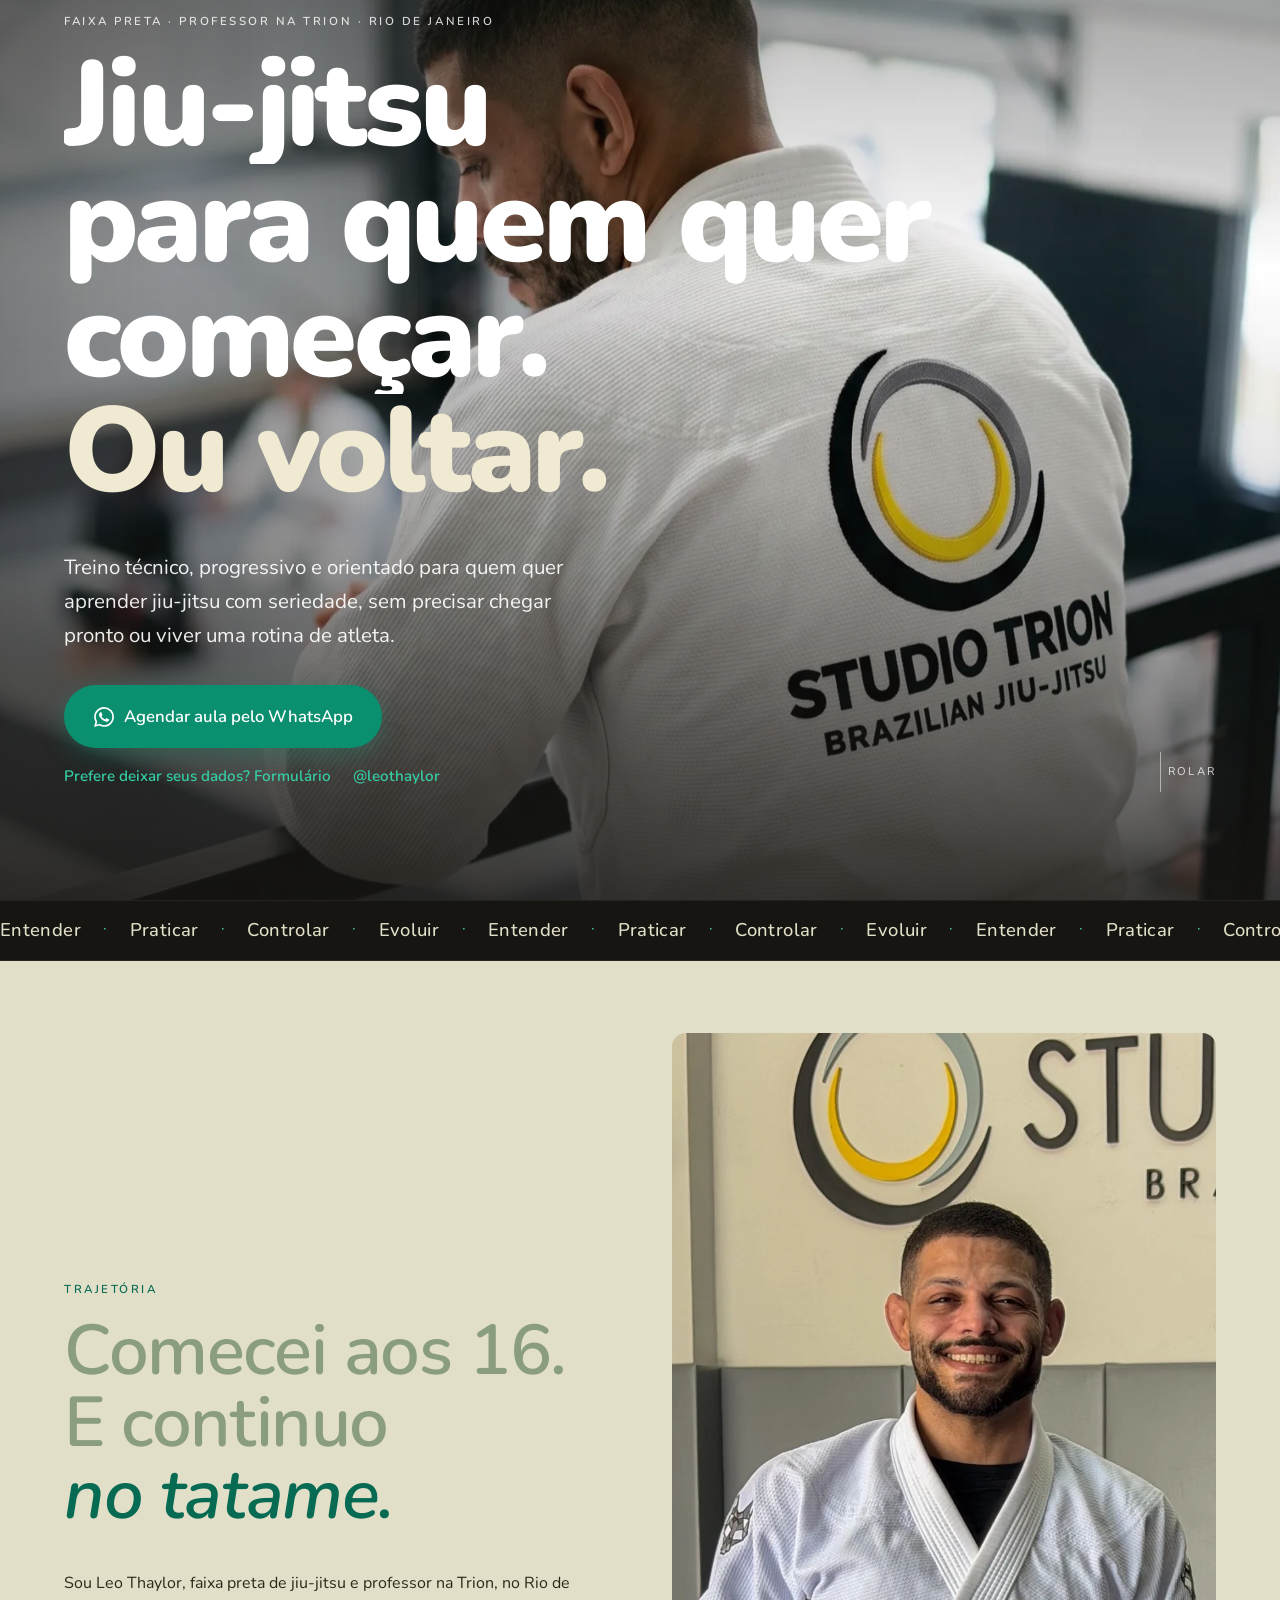
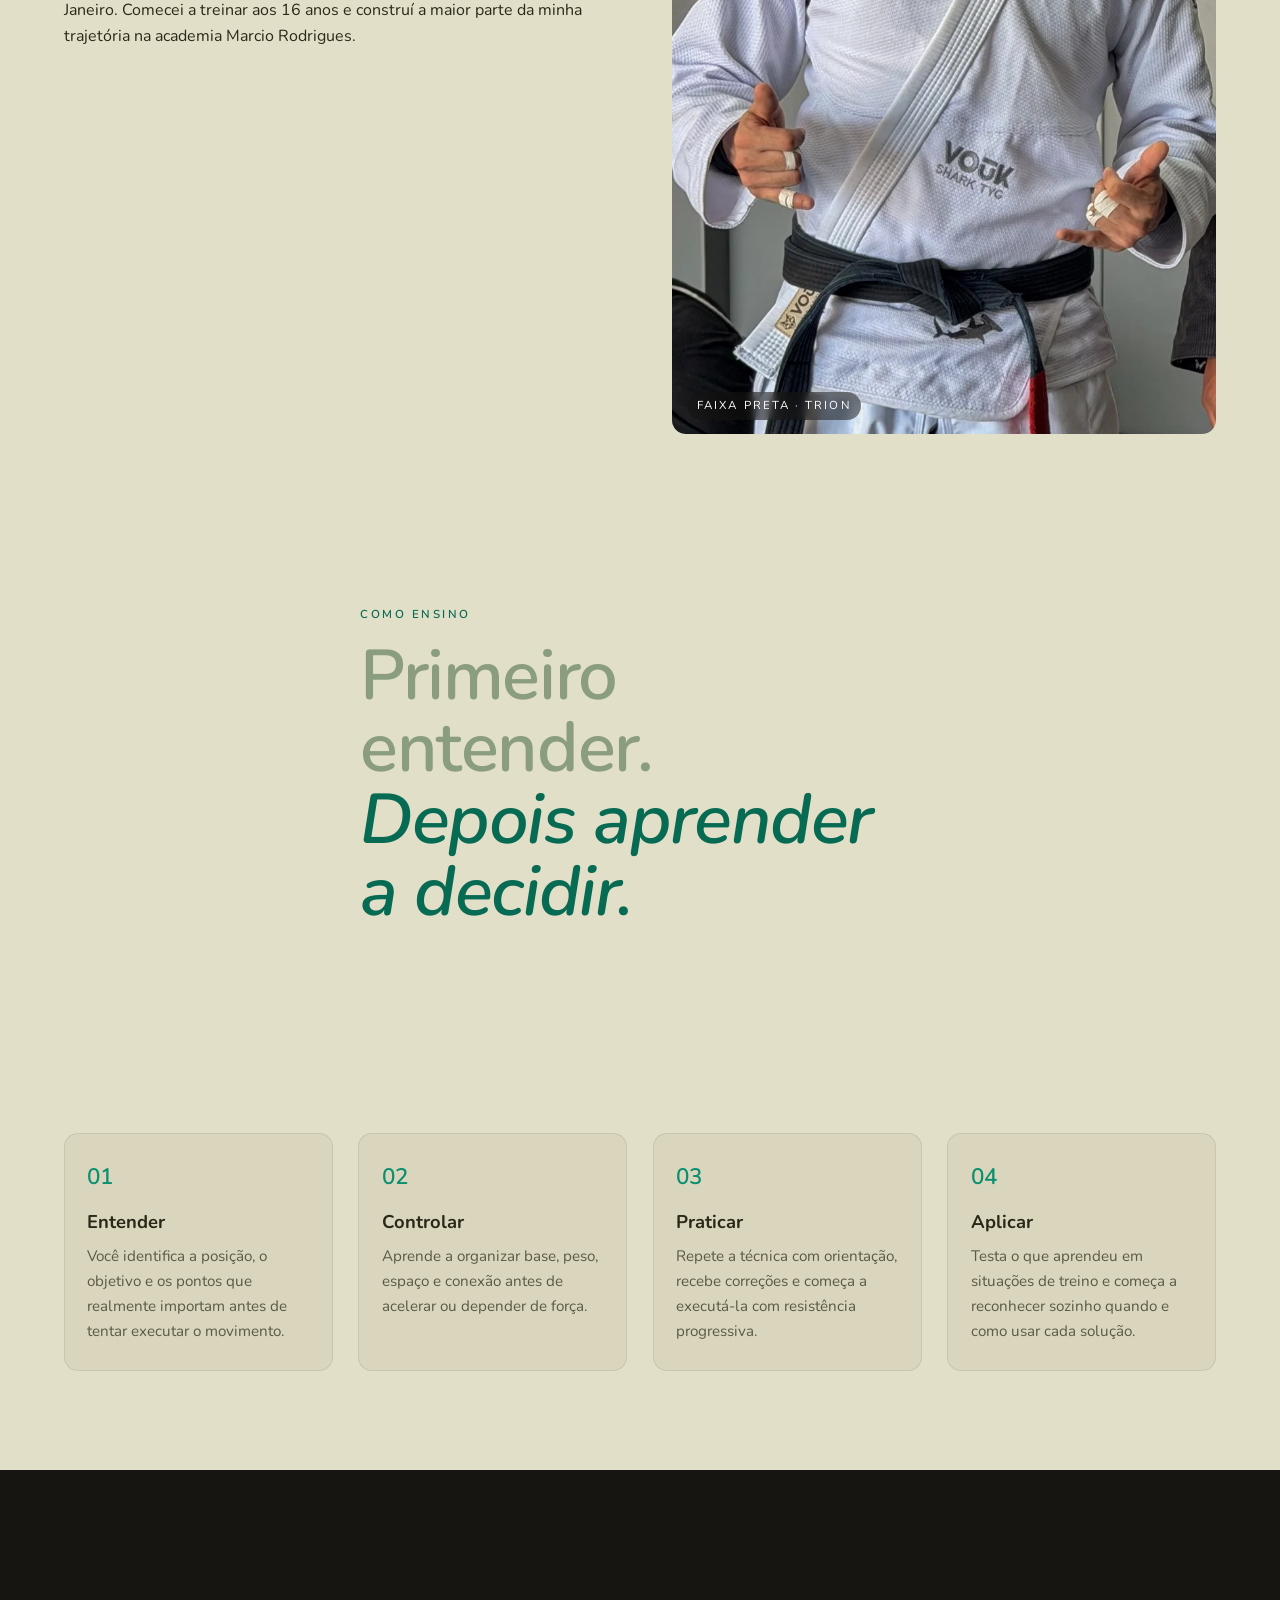
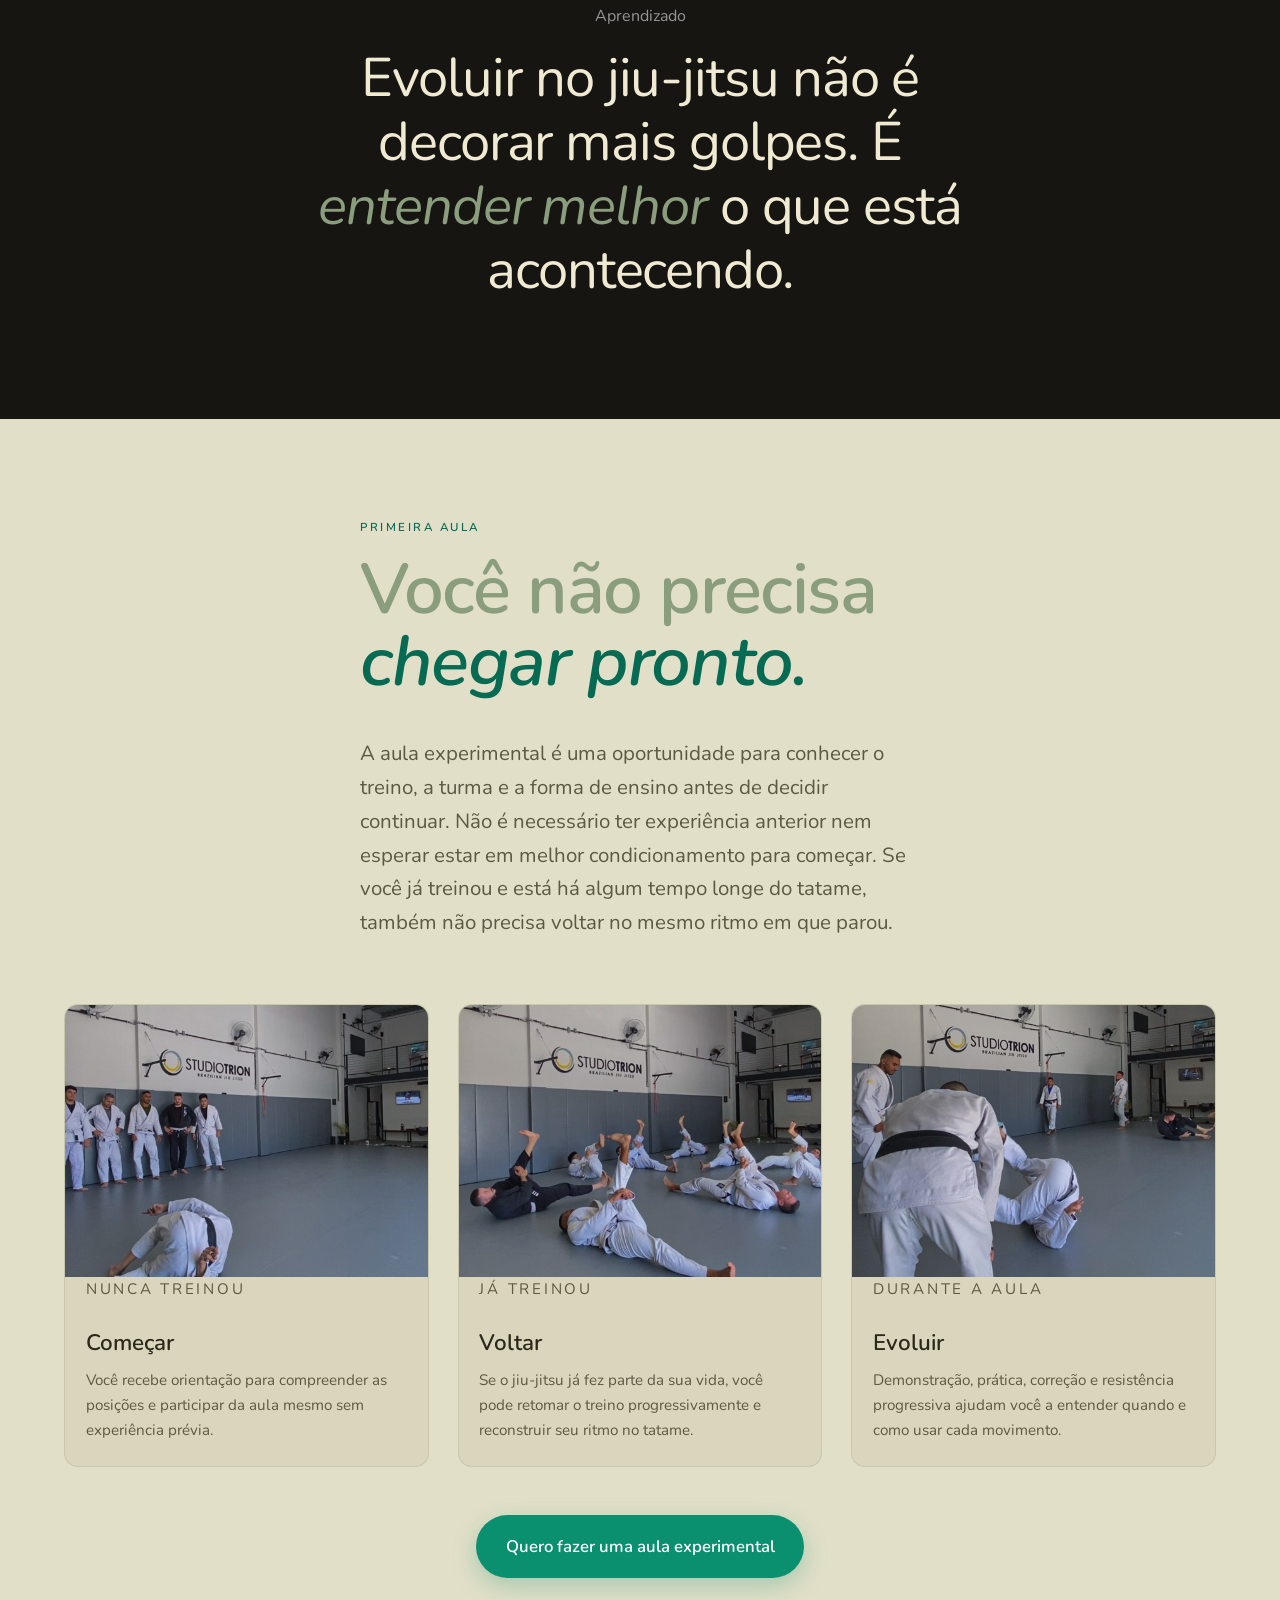
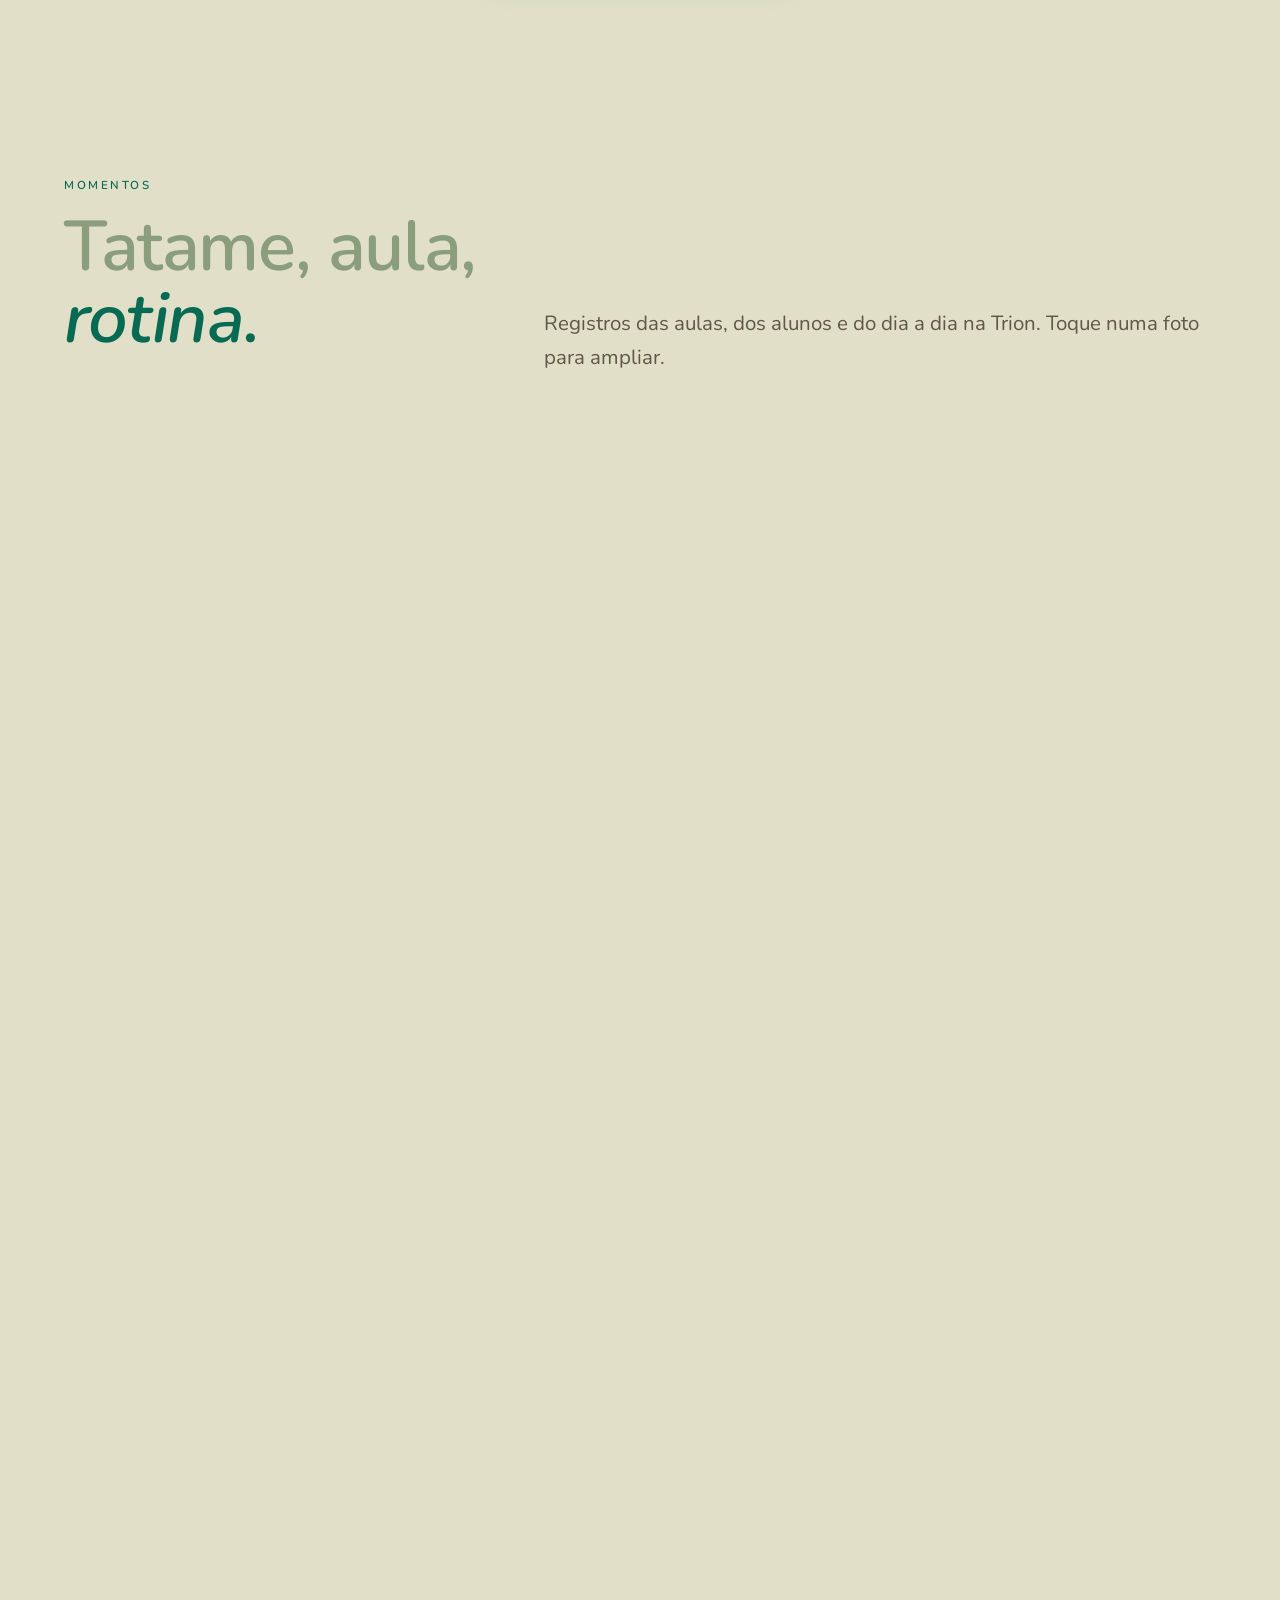
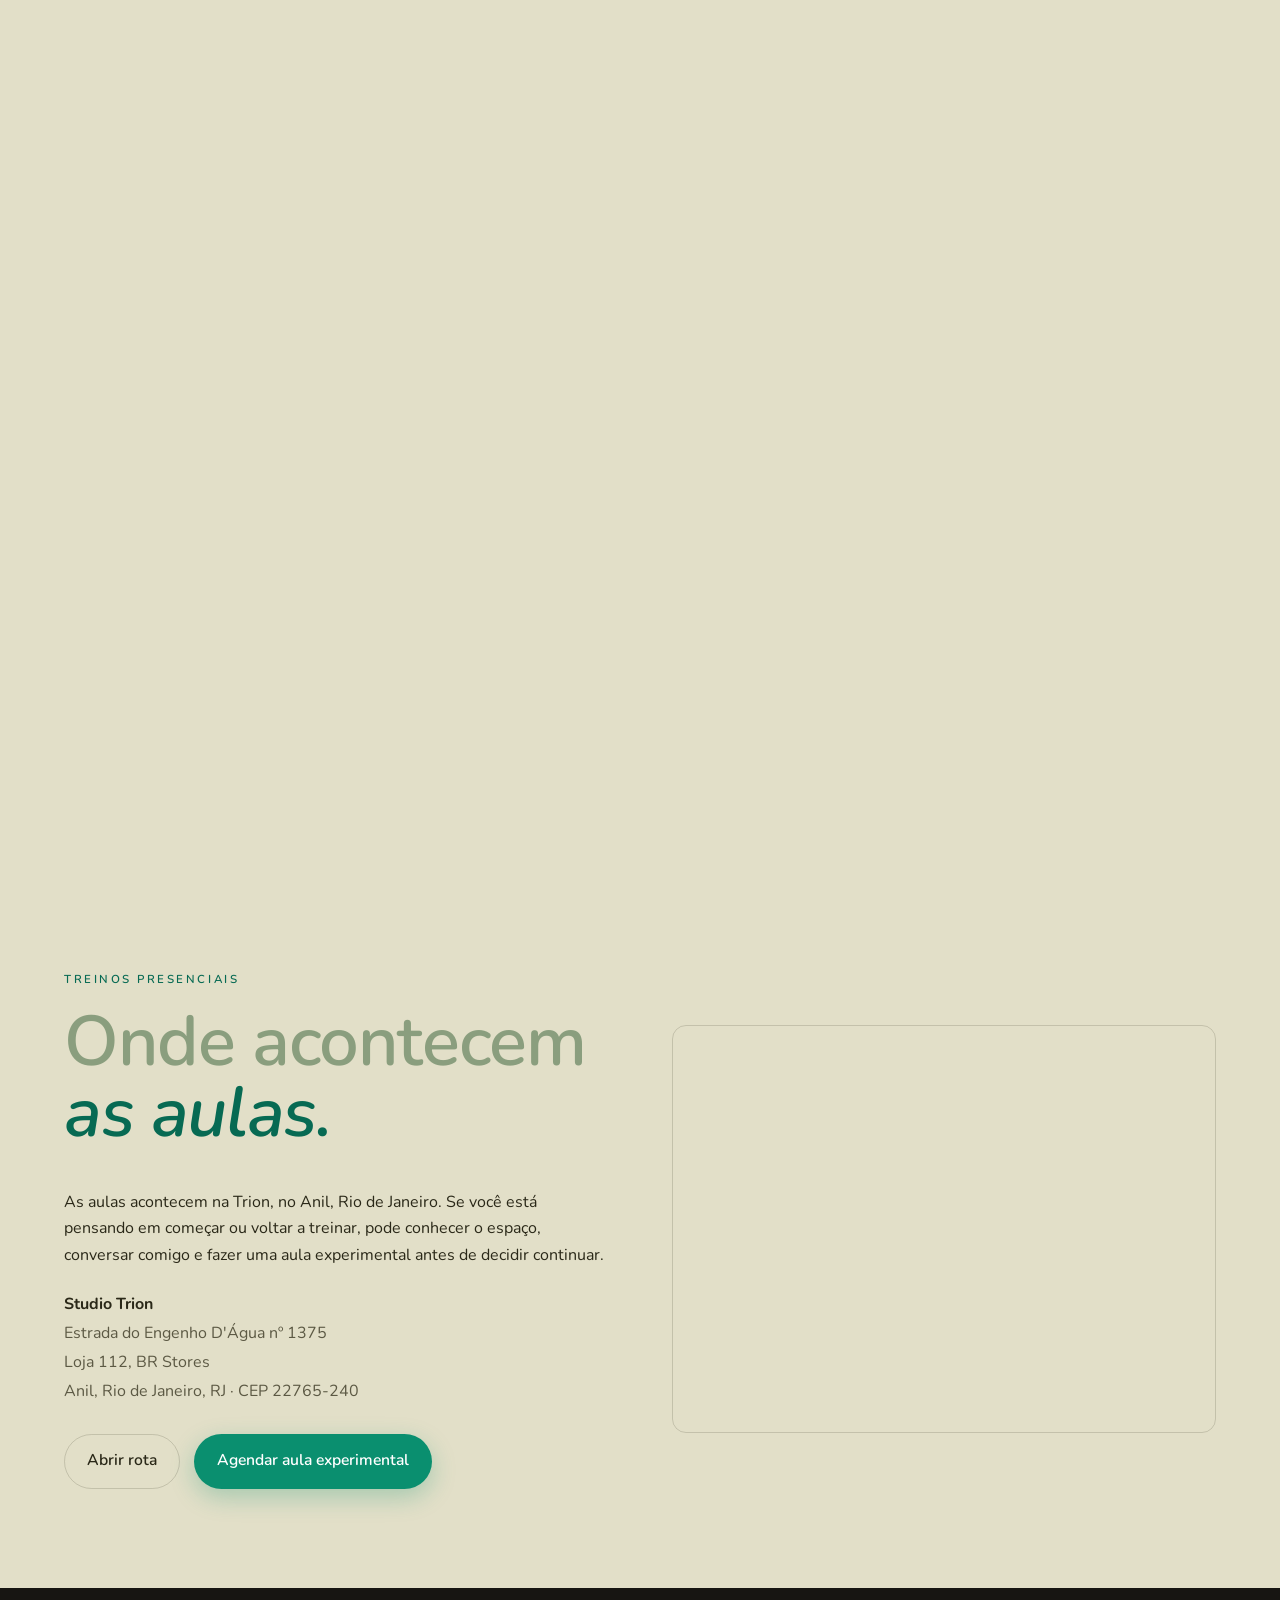
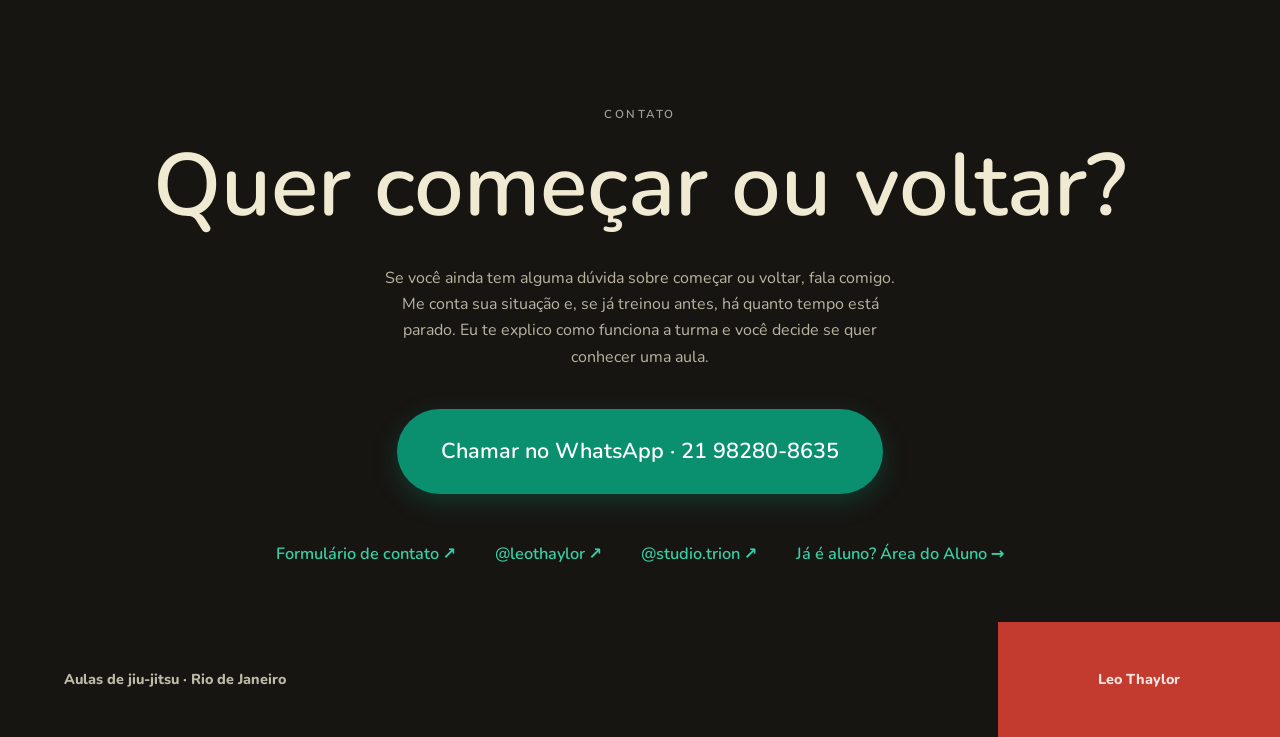
==== index.html @ be4cf17b "Ajusta headline do hero" ====
<!doctype html>
<html lang="pt-BR">
  <head>
    <meta charset="UTF-8" />
    <meta name="viewport" content="width=device-width, initial-scale=1.0" />

    <!--
      [V2-DEV] Rastreamento NEUTRALIZADO nesta cópia de desenvolvimento.
      Reconstrução seguirá TRACKING_MAP_CURRENT.md e só entra em PRODUÇÃO.
    -->

    <title>Aulas de Jiu-Jitsu no Rio de Janeiro | Leo Thaylor</title>
    <meta name="description" content="Aulas de jiu-jitsu na Trion, no Anil, para quem quer começar ou voltar a treinar. Ensino técnico, progressivo e orientado com Leo Thaylor, faixa preta." />

    <!-- Open Graph (compartilhamento no Instagram/WhatsApp) -->
    <meta property="og:type" content="website" />
    <meta property="og:title" content="Jiu-jitsu para começar ou voltar | Leo Thaylor" />
    <meta property="og:description" content="Treino técnico e progressivo para quem quer aprender jiu-jitsu ou encontrar o caminho de volta ao tatame." />
    <meta property="og:image" content="./assets/images/hero-leo-bjj-1600.webp" />
    <meta name="theme-color" content="#e2dfc8" />

    <link rel="preconnect" href="https://fonts.googleapis.com" />
    <link rel="preconnect" href="https://fonts.gstatic.com" crossorigin />
    <link rel="stylesheet" media="print" onload="this.media='all'" href="https://fonts.googleapis.com/css2?family=Nunito:wght@400;500;600;700;800;900&display=swap" />
    <noscript><link rel="stylesheet" href="https://fonts.googleapis.com/css2?family=Nunito:wght@400;500;600;700;800;900&display=swap" /></noscript>

    <!-- LCP: pré-carrega a foto do hero na versão certa -->
    <link rel="preload" as="image" href="./assets/images/hero-leo-bjj-900.webp" imagesrcset="./assets/images/hero-leo-bjj-600.webp 600w, ./assets/images/hero-leo-bjj-900.webp 900w, ./assets/images/hero-leo-bjj-1600.webp 1600w" imagesizes="100vw" fetchpriority="high" />

    <link rel="stylesheet" href="./styles.css" />
  </head>
  <body>
    <a class="skip" href="#trajetoria">Pular para o conteúdo</a>

    <!-- ============ NAV minimalista imersiva ============ -->
    <header class="nav" data-nav>
      <a class="nav__brand" href="#inicio" aria-label="Leo Thaylor — início">
        <span class="nav__brand-name">LEO THAYLOR</span>
        <span class="nav__brand-tag">Jiu-jitsu · Trion</span>
      </a>
      <nav class="nav__links" aria-label="Seções" data-menu>
        <a href="#trajetoria">Trajetória</a>
        <a href="#metodo">Como ensino</a>
        <a href="#primeira-aula">Primeira aula</a>
        <a href="#momentos">Momentos</a>
        <a href="#localizacao">Onde treinar</a>
        <a href="./alunos/">Área do Aluno</a>
      </nav>
      <a class="btn btn--wa nav__cta" href="https://wa.me/5521982808635?text=Ol%C3%A1%2C%20Leo.%20Vim%20pelo%20seu%20site%20e%20gostaria%20de%20agendar%20uma%20aula%20experimental%20de%20jiu-jitsu%20na%20Trion." target="_blank" rel="noopener noreferrer">Agendar aula</a>
      <button class="nav__burger" aria-label="Abrir menu" aria-expanded="false" data-burger>
        <span></span><span></span>
      </button>
    </header>

    <main>
      <!-- ============ CENA 1 — ABERTURA ============ -->
      <section id="inicio" class="hero" data-scene>
        <div class="hero__media" data-parallax>
          <picture>
            <source type="image/webp" srcset="./assets/images/hero-leo-bjj-600.webp 600w, ./assets/images/hero-leo-bjj-900.webp 900w, ./assets/images/hero-leo-bjj-1600.webp 1600w" sizes="100vw" />
            <img src="./assets/images/hero-leo-bjj-900.webp" alt="Leo Thaylor em posição de jiu-jitsu na Trion" width="1600" height="2000" fetchpriority="high" decoding="async" />
          </picture>
        </div>
        <div class="hero__scrim"></div>

        <div class="hero__inner">
          <p class="eyebrow eyebrow--light" data-reveal>Faixa preta · Professor na Trion · Rio de Janeiro</p>
          <h1 class="hero__title">
            <span class="line" data-reveal-line>Jiu-jitsu</span>
            <span class="line" data-reveal-line>para quem quer começar.</span>
            <span class="line line--accent" data-reveal-line>Ou voltar.</span>
          </h1>
          <p class="hero__sub" data-reveal>Treino técnico, progressivo e orientado para quem quer aprender jiu-jitsu com seriedade, sem precisar chegar pronto ou viver uma rotina de atleta.</p>
          <div class="hero__actions" data-reveal>
            <a class="btn btn--wa btn--lg" href="https://wa.me/5521982808635?text=Ol%C3%A1%2C%20Leo.%20Vim%20pelo%20seu%20site%20e%20gostaria%20de%20agendar%20uma%20aula%20experimental%20de%20jiu-jitsu%20na%20Trion." target="_blank" rel="noopener noreferrer">
              <svg viewBox="0 0 24 24" aria-hidden="true" width="20" height="20"><path fill="currentColor" d="M17.472 14.382c-.297-.149-1.758-.867-2.03-.967-.273-.099-.471-.148-.67.15-.197.297-.767.966-.94 1.164-.173.199-.347.223-.644.075-.297-.15-1.255-.463-2.39-1.475-.883-.788-1.48-1.761-1.653-2.059-.173-.297-.018-.458.13-.606.134-.133.298-.347.446-.52.149-.174.198-.298.298-.497.099-.198.05-.371-.025-.52-.075-.149-.669-1.612-.916-2.207-.242-.579-.487-.5-.669-.51-.173-.008-.371-.01-.57-.01-.198 0-.52.074-.792.372-.272.297-1.04 1.016-1.04 2.479 0 1.462 1.065 2.875 1.213 3.074.149.198 2.096 3.2 5.077 4.487.709.306 1.262.489 1.694.625.712.227 1.36.195 1.871.118.571-.085 1.758-.719 2.006-1.413.248-.694.248-1.289.173-1.413-.074-.124-.272-.198-.57-.347m-5.421 7.403h-.004a9.87 9.87 0 01-5.031-1.378l-.361-.214-3.741.982.998-3.648-.235-.374a9.86 9.86 0 01-1.51-5.26c.001-5.45 4.436-9.884 9.888-9.884 2.64 0 5.122 1.03 6.988 2.898a9.825 9.825 0 012.893 6.994c-.003 5.45-4.437 9.884-9.885 9.884m8.413-18.297A11.815 11.815 0 0012.05 0C5.495 0 .16 5.335.157 11.892c0 2.096.547 4.142 1.588 5.945L.057 24l6.305-1.654a11.882 11.882 0 005.683 1.448h.005c6.554 0 11.89-5.335 11.893-11.893A11.821 11.821 0 0020.885 3.488"/></svg>
              Agendar aula pelo WhatsApp
            </a>
            <div class="hero__minor">
              <a href="https://docs.google.com/forms/d/e/1FAIpQLSeVeqiQsjJW03ZPJ3Bh5GBx2-WwBlKldVYp0DfSwZgdUnGahw/viewform" target="_blank" rel="noopener noreferrer">Prefere deixar seus dados? Formulário</a>
              <a href="https://instagram.com/leothaylor" target="_blank" rel="noopener noreferrer">@leothaylor</a>
            </div>
          </div>
        </div>

        <a class="hero__scroll" href="#trajetoria" aria-label="Rolar para baixo"><span></span>rolar</a>
      </section>

      <!-- marquee -->
      <div class="marquee" aria-hidden="true">
        <div class="marquee__track" data-marquee>
          <span>Entender</span><i>·</i><span>Praticar</span><i>·</i><span>Controlar</span><i>·</i><span>Evoluir</span><i>·</i>
          <span>Entender</span><i>·</i><span>Praticar</span><i>·</i><span>Controlar</span><i>·</i><span>Evoluir</span><i>·</i>
          <span>Entender</span><i>·</i><span>Praticar</span><i>·</i><span>Controlar</span><i>·</i><span>Evoluir</span><i>·</i>
        </div>
      </div>

      <!-- ============ CENA 2 — TRAJETÓRIA ============ -->
      <section id="trajetoria" class="scene scene--split" data-scene>
        <div class="scene__text">
          <p class="marker" data-reveal>Trajetória</p>
          <h2 class="h-display" data-reveal>Comecei aos 16.<br />E continuo<br /><em>no tatame.</em></h2>
          <p data-reveal>Sou Leo Thaylor, faixa preta de jiu-jitsu e professor na Trion, no Rio de Janeiro. Comecei a treinar aos 16 anos e construí a maior parte da minha trajetória na academia Marcio Rodrigues.</p>
          <p data-reveal>Já dei aula para crianças e adultos, em academia e em colégio. Hoje, organizo as aulas para que o aluno entenda o que está fazendo, desenvolva uma base consistente e evolua no próprio ritmo, sem precisar viver uma rotina de atleta.</p>
        </div>
        <figure class="scene__figure" data-reveal>
          <img src="./assets/images/presence-leo-bjj-1200.webp" alt="Leo Thaylor, faixa preta de jiu-jitsu, na Trion" width="828" height="1523" loading="lazy" decoding="async" />
          <figcaption>Faixa preta · Trion</figcaption>
        </figure>
      </section>

      <!-- ============ CENA 3 — COMO ENSINO ============ -->
      <section id="metodo" class="scene scene--method" data-scene>
        <header class="scene__head">
          <p class="marker" data-reveal>Como ensino</p>
          <h2 class="h-display" data-reveal>Primeiro entender.<br /><em>Depois aprender a decidir.</em></h2>
          <p class="scene__lead" data-reveal>Jiu-jitsu não é só memorizar movimentos. A técnica precisa fazer sentido dentro da posição, da reação do adversário e do objetivo que você está tentando alcançar.</p>
        </header>
        <ol class="steps">
          <li class="step" data-reveal><span class="step__n">01</span><h3>Entender</h3><p>Você identifica a posição, o objetivo e os pontos que realmente importam antes de tentar executar o movimento.</p></li>
          <li class="step" data-reveal><span class="step__n">02</span><h3>Controlar</h3><p>Aprende a organizar base, peso, espaço e conexão antes de acelerar ou depender de força.</p></li>
          <li class="step" data-reveal><span class="step__n">03</span><h3>Praticar</h3><p>Repete a técnica com orientação, recebe correções e começa a executá-la com resistência progressiva.</p></li>
          <li class="step" data-reveal><span class="step__n">04</span><h3>Aplicar</h3><p>Testa o que aprendeu em situações de treino e começa a reconhecer sozinho quando e como usar cada solução.</p></li>
        </ol>
      </section>

      <!-- ============ CITAÇÃO (banda cinematográfica) ============ -->
      <section class="quote" data-scene>
        <p class="quote__label" data-reveal>Aprendizado</p>
        <blockquote data-reveal>Evoluir no jiu-jitsu não é decorar mais golpes. É <em>entender melhor</em> o que está acontecendo.</blockquote>
      </section>

      <!-- ============ CENA 4 — PRIMEIRA AULA ============ -->
      <section id="primeira-aula" class="scene scene--first" data-scene>
        <header class="scene__head">
          <p class="marker" data-reveal>Primeira aula</p>
          <h2 class="h-display" data-reveal>Você não precisa<br /><em>chegar pronto.</em></h2>
          <p class="scene__lead" data-reveal>A aula experimental é uma oportunidade para conhecer o treino, a turma e a forma de ensino antes de decidir continuar. Não é necessário ter experiência anterior nem esperar estar em melhor condicionamento para começar. Se você já treinou e está há algum tempo longe do tatame, também não precisa voltar no mesmo ritmo em que parou.</p>
        </header>
        <div class="cards">
          <article class="card" data-reveal>
            <div class="card__media"><img src="./assets/images/primeira-aula-introducao.jpg" alt="Primeira aula — introdução para iniciantes" width="800" height="600" loading="lazy" decoding="async" /></div>
            <p class="card__tag">Nunca treinou</p><h3>Começar</h3>
            <p>Você recebe orientação para compreender as posições e participar da aula mesmo sem experiência prévia.</p>
          </article>
          <article class="card" data-reveal>
            <div class="card__media"><img src="./assets/images/primeira-aula-retomada.jpg" alt="Primeira aula — retomada para quem já treinou" width="800" height="600" loading="lazy" decoding="async" /></div>
            <p class="card__tag">Já treinou</p><h3>Voltar</h3>
            <p>Se o jiu-jitsu já fez parte da sua vida, você pode retomar o treino progressivamente e reconstruir seu ritmo no tatame.</p>
          </article>
          <article class="card" data-reveal>
            <div class="card__media"><img src="./assets/images/primeira-aula-orientacao.jpg" alt="Primeira aula — orientação na prática" width="800" height="600" loading="lazy" decoding="async" /></div>
            <p class="card__tag">Durante a aula</p><h3>Evoluir</h3>
            <p>Demonstração, prática, correção e resistência progressiva ajudam você a entender quando e como usar cada movimento.</p>
          </article>
        </div>
        <div class="scene__cta" data-reveal>
          <a class="btn btn--wa btn--lg" href="https://wa.me/5521982808635?text=Ol%C3%A1%2C%20Leo.%20Vim%20pelo%20seu%20site%20e%20gostaria%20de%20agendar%20uma%20aula%20experimental%20de%20jiu-jitsu%20na%20Trion." target="_blank" rel="noopener noreferrer">Quero fazer uma aula experimental</a>
        </div>
      </section>

      <!-- ============ CENA 5 — MOMENTOS ============ -->
      <section id="momentos" class="scene scene--moments" data-scene>
        <header class="scene__head scene__head--row">
          <div>
            <p class="marker" data-reveal>Momentos</p>
            <h2 class="h-display" data-reveal>Tatame, aula,<br /><em>rotina.</em></h2>
          </div>
          <p class="scene__lead" data-reveal>Registros das aulas, dos alunos e do dia a dia na Trion. Toque numa foto para ampliar.</p>
        </header>
        <div class="mgrid" data-mgrid>
          <figure class="mtile"><img src="./assets/images/momento-01.jpg" alt="Momento de treino 1" width="600" height="750" loading="lazy" decoding="async" /><span>01</span></figure>
          <figure class="mtile"><img src="./assets/images/momento-02.jpg" alt="Momento de treino 2" width="600" height="750" loading="lazy" decoding="async" /><span>02</span></figure>
          <figure class="mtile"><img src="./assets/images/momento-05.jpg" alt="Momento de treino 3" width="600" height="750" loading="lazy" decoding="async" /><span>03</span></figure>
          <figure class="mtile"><img src="./assets/images/momento-07.jpg" alt="Momento de treino 4" width="600" height="750" loading="lazy" decoding="async" /><span>04</span></figure>
          <figure class="mtile"><img src="./assets/images/momento-08.jpg" alt="Momento de treino 5" width="600" height="750" loading="lazy" decoding="async" /><span>05</span></figure>
          <figure class="mtile"><img src="./assets/images/momento-09.jpg" alt="Turma da Trion reunida no tatame" width="600" height="750" loading="lazy" decoding="async" /><span>06</span></figure>
          <figure class="mtile"><img src="./assets/images/momento-10.jpg" alt="Treino em pé, pegada de kimono" width="600" height="750" loading="lazy" decoding="async" /><span>07</span></figure>
          <figure class="mtile"><img src="./assets/images/momento-11.jpg" alt="Passagem de guarda no treino" width="600" height="750" loading="lazy" decoding="async" /><span>08</span></figure>
          <figure class="mtile"><img src="./assets/images/momento-12.jpg" alt="Treino de pegada em pé" width="600" height="750" loading="lazy" decoding="async" /><span>09</span></figure>
          <figure class="mtile"><img src="./assets/images/momento-13.jpg" alt="Treino no chão, controle de guarda" width="600" height="750" loading="lazy" decoding="async" /><span>10</span></figure>
          <figure class="mtile"><img src="./assets/images/momento-14.jpg" alt="Treino no chão na Trion" width="600" height="750" loading="lazy" decoding="async" /><span>11</span></figure>
          <figure class="mtile"><img src="./assets/images/momento-15.jpg" alt="Leo Thaylor na Trion" width="600" height="750" loading="lazy" decoding="async" /><span>12</span></figure>
        </div>
      </section>

      <!-- ============ CENA 6 — ONDE TREINAR ============ -->
      <section id="localizacao" class="scene scene--place" data-scene>
        <div class="place__text">
          <p class="marker" data-reveal>Treinos presenciais</p>
          <h2 class="h-display" data-reveal>Onde acontecem<br /><em>as aulas.</em></h2>
          <p data-reveal>As aulas acontecem na Trion, no Anil, Rio de Janeiro. Se você está pensando em começar ou voltar a treinar, pode conhecer o espaço, conversar comigo e fazer uma aula experimental antes de decidir continuar.</p>
          <address class="place__addr" data-reveal>
            <strong>Studio Trion</strong><br />
            Estrada do Engenho D'Água nº 1375<br />
            Loja 112, BR Stores<br />
            Anil, Rio de Janeiro, RJ · CEP 22765-240
          </address>
          <div class="place__actions" data-reveal>
            <a class="btn btn--ghost" href="https://www.google.com/maps/dir/?api=1&destination=Estrada%20do%20Engenho%20D%27Agua%201375%20Loja%20112%20BR%20Stores%20Anil%20Rio%20de%20Janeiro" target="_blank" rel="noopener noreferrer">Abrir rota</a>
            <a class="btn btn--wa" href="https://wa.me/5521982808635?text=Ol%C3%A1%2C%20Leo.%20Vim%20pelo%20seu%20site%20e%20gostaria%20de%20agendar%20uma%20aula%20experimental%20de%20jiu-jitsu%20na%20Trion." target="_blank" rel="noopener noreferrer">Agendar aula experimental</a>
          </div>
        </div>
        <div class="place__map" data-reveal>
          <iframe title="Mapa da Studio Trion" src="https://www.google.com/maps?q=Estrada%20do%20Engenho%20D%27Agua%201375%20Anil%20Rio%20de%20Janeiro&output=embed" loading="lazy" referrerpolicy="no-referrer-when-downgrade"></iframe>
        </div>
      </section>
    </main>

    <!-- ============ RODAPÉ / CONTATO ============ -->
    <footer id="contato" class="foot" data-scene>
      <p class="marker marker--light" data-reveal>Contato</p>
      <h2 class="foot__title" data-reveal>Quer começar ou voltar?</h2>
      <p class="foot__lead" data-reveal>Se você ainda tem alguma dúvida sobre começar ou voltar, fala comigo. Me conta sua situação e, se já treinou antes, há quanto tempo está parado. Eu te explico como funciona a turma e você decide se quer conhecer uma aula.</p>

      <a class="btn btn--wa btn--xl" href="https://wa.me/5521982808635?text=Ol%C3%A1%2C%20Leo.%20Vim%20pelo%20seu%20site%20e%20gostaria%20de%20agendar%20uma%20aula%20experimental%20de%20jiu-jitsu%20na%20Trion." target="_blank" rel="noopener noreferrer" data-reveal>
        Chamar no WhatsApp · 21 98280-8635
      </a>

      <ul class="foot__links" data-reveal>
        <li><a href="https://docs.google.com/forms/d/e/1FAIpQLSeVeqiQsjJW03ZPJ3Bh5GBx2-WwBlKldVYp0DfSwZgdUnGahw/viewform" target="_blank" rel="noopener noreferrer">Formulário de contato ↗</a></li>
        <li><a href="https://instagram.com/leothaylor" target="_blank" rel="noopener noreferrer">@leothaylor ↗</a></li>
        <li><a href="https://www.instagram.com/studio.trion/" target="_blank" rel="noopener noreferrer">@studio.trion ↗</a></li>
        <li><a href="./alunos/">Já é aluno? Área do Aluno →</a></li>
      </ul>

    </footer>

    <!-- ============ FAIXA PRETA (tarja final, como no site oficial) ============ -->
    <div class="belt">
      <div class="belt__main"><span>Aulas de jiu-jitsu · Rio de Janeiro</span></div>
      <div class="belt__accent"><a href="#inicio">Leo Thaylor</a></div>
    </div>

    <!-- CTA fixo (mobile) -->
    <a class="wa-fab" href="https://wa.me/5521982808635?text=Ol%C3%A1%2C%20Leo.%20Vim%20pelo%20seu%20site%20e%20gostaria%20de%20agendar%20uma%20aula%20experimental%20de%20jiu-jitsu%20na%20Trion." target="_blank" rel="noopener noreferrer" aria-label="Agendar pelo WhatsApp">
      <svg viewBox="0 0 24 24" aria-hidden="true" width="26" height="26"><path fill="currentColor" d="M17.472 14.382c-.297-.149-1.758-.867-2.03-.967-.273-.099-.471-.148-.67.15-.197.297-.767.966-.94 1.164-.173.199-.347.223-.644.075-.297-.15-1.255-.463-2.39-1.475-.883-.788-1.48-1.761-1.653-2.059-.173-.297-.018-.458.13-.606.134-.133.298-.347.446-.52.149-.174.198-.298.298-.497.099-.198.05-.371-.025-.52-.075-.149-.669-1.612-.916-2.207-.242-.579-.487-.5-.669-.51-.173-.008-.371-.01-.57-.01-.198 0-.52.074-.792.372-.272.297-1.04 1.016-1.04 2.479 0 1.462 1.065 2.875 1.213 3.074.149.198 2.096 3.2 5.077 4.487.709.306 1.262.489 1.694.625.712.227 1.36.195 1.871.118.571-.085 1.758-.719 2.006-1.413.248-.694.248-1.289.173-1.413-.074-.124-.272-.198-.57-.347m-5.421 7.403h-.004a9.87 9.87 0 01-5.031-1.378l-.361-.214-3.741.982.998-3.648-.235-.374a9.86 9.86 0 01-1.51-5.26c.001-5.45 4.436-9.884 9.888-9.884 2.64 0 5.122 1.03 6.988 2.898a9.825 9.825 0 012.893 6.994c-.003 5.45-4.437 9.884-9.885 9.884m8.413-18.297A11.815 11.815 0 0012.05 0C5.495 0 .16 5.335.157 11.892c0 2.096.547 4.142 1.588 5.945L.057 24l6.305-1.654a11.882 11.882 0 005.683 1.448h.005c6.554 0 11.89-5.335 11.893-11.893A11.821 11.821 0 0020.885 3.488"/></svg>
    </a>

    <!-- Lightbox (ampliar fotos) -->
    <div class="lightbox" data-lightbox aria-hidden="true" role="dialog" aria-label="Imagem ampliada">
      <button class="lightbox__close" data-lb-close aria-label="Fechar (Esc)">×</button>
      <button class="lightbox__nav lightbox__nav--prev" data-lb-prev aria-label="Anterior">‹</button>
      <img data-lb-img src="" alt="" />
      <button class="lightbox__nav lightbox__nav--next" data-lb-next aria-label="Próximo">›</button>
    </div>

    <script src="./app.js" defer></script>
  </body>
</html>
---- styles.css ----
/* ============================================================
   Leo Thaylor — Jiu-jitsu V2  ·  "Cena a cena" (imersivo escaneável)
   Paleta e fotos preservadas. Estrutura/tipografia reinventadas.
   ============================================================ */

:root {
  /* paleta travada */
  --paper:#e2dfc8; --paper-2:#d9d6bd; --paper-3:#cfccae;
  --ink:#2a2818; --ink-2:#5c5944;
  --sage:#8a9e7e; --teal:#0a8f6f; --teal-deep:#076a53; --teal-bright:#37cfa6;
  --dark:#171512; --red:#c23b2e; --red-ink:#f9e4e0;
  --line:rgba(42,40,24,.16); --line-soft:rgba(42,40,24,.09);

  --display:"Nunito",system-ui,-apple-system,"Segoe UI",sans-serif;
  --sans:"Nunito",system-ui,-apple-system,"Segoe UI",sans-serif;

  --pad:clamp(20px,5vw,110px);
  --maxw:1280px;
  --ease:cubic-bezier(.22,1,.36,1);
  --r:14px;
}

*,*::before,*::after{box-sizing:border-box}
html{-webkit-text-size-adjust:100%}
html{scroll-behavior:smooth}
body{
  margin:0; background:var(--paper); color:var(--ink);
  font-family:var(--sans); font-size:clamp(16px,1.05vw,18px);
  line-height:1.65; -webkit-font-smoothing:antialiased; overflow-x:hidden;
}
img{max-width:100%; display:block}
a{color:inherit; text-decoration:none}
em{font-style:italic; color:var(--teal-deep)}

.skip{position:fixed;left:-999px;top:0;z-index:200;background:var(--ink);color:var(--paper);padding:10px 16px}
.skip:focus{left:8px;top:8px}

/* ---------- Tipografia utilitária ---------- */
.h-display{
  font-family:var(--display); font-weight:600;
  font-size:clamp(2.1rem,6vw,4.4rem); line-height:1.02;
  letter-spacing:-.02em; color:var(--sage); margin:0 0 .55em;
}
.h-display em{color:var(--teal-deep)}
.eyebrow,.marker{
  font-family:var(--sans); font-weight:600; letter-spacing:.22em;
  text-transform:uppercase; font-size:.72rem; color:var(--ink-2); margin:0 0 1.1rem;
}
.eyebrow--light{color:rgba(255,255,255,.82)}
.marker{color:var(--teal-deep)}
.marker--light{color:rgba(255,255,255,.6)}

/* ---------- Botões ---------- */
.btn{
  --bg:var(--teal); --fg:#fff;
  display:inline-flex; align-items:center; gap:.6em; justify-content:center;
  background:var(--bg); color:var(--fg); font-weight:600; font-size:.98rem;
  padding:.85em 1.4em; border-radius:999px; border:1px solid transparent;
  cursor:pointer; transition:transform .3s var(--ease), background .3s var(--ease), box-shadow .3s var(--ease);
  will-change:transform;
}
.btn:hover{transform:translateY(-2px)}
.btn--wa{--bg:var(--teal); box-shadow:0 8px 24px rgba(10,143,111,.28)}
.btn--wa:hover{--bg:var(--teal-deep)}
.btn--lg{font-size:1.05rem; padding:1em 1.7em}
.btn--xl{font-size:clamp(1rem,2.4vw,1.35rem); padding:1.1em 2em}
.btn--ghost{--bg:transparent; --fg:var(--ink); border-color:var(--line); box-shadow:none}
.btn--ghost:hover{--bg:var(--paper-3)}

/* ============================================================
   NAV
   ============================================================ */
.nav{
  position:fixed; inset:0 0 auto 0; z-index:100;
  display:flex; align-items:center; gap:1.5rem;
  padding:.85rem var(--pad);
  transition:background .4s var(--ease), backdrop-filter .4s var(--ease), border-color .4s var(--ease), transform .4s var(--ease), opacity .4s var(--ease);
  border-bottom:1px solid transparent;
  /* escondida no topo (sobre o hero): só aparece ao rolar */
  transform:translateY(-100%); opacity:0; pointer-events:none;
}
.nav.is-stuck{
  transform:none; opacity:1; pointer-events:auto;
  background:rgba(226,223,200,.82); backdrop-filter:blur(12px);
  border-bottom-color:var(--line-soft);
}
.nav__brand{display:flex; flex-direction:column; line-height:1.05; margin-right:auto}
.nav__brand-name{font-family:var(--display); font-weight:600; font-size:1.15rem; letter-spacing:.02em; color:var(--ink)}
.nav__brand-tag{font-size:.68rem; letter-spacing:.16em; text-transform:uppercase; color:var(--ink-2)}
/* hero por cima => nav clara enquanto não “gruda” */
.nav:not(.is-stuck) .nav__brand-name{color:#fff}
.nav:not(.is-stuck) .nav__brand-tag{color:rgba(255,255,255,.75)}
.nav:not(.is-stuck) .nav__links a{color:rgba(255,255,255,.9)}

.nav__links{display:flex; gap:1.6rem; font-size:.92rem; font-weight:500}
.nav__links a{position:relative; padding:.2em 0; color:var(--ink)}
.nav__links a::after{content:"";position:absolute;left:0;right:100%;bottom:-2px;height:1.5px;background:currentColor;transition:right .3s var(--ease)}
.nav__links a:hover::after{right:0}
.nav__cta{padding:.6em 1.2em; font-size:.9rem}
.nav__burger{display:none; width:44px; height:44px; background:none; border:0; cursor:pointer; flex-direction:column; gap:5px; align-items:center; justify-content:center}
.nav__burger span{width:22px; height:2px; background:currentColor; color:#fff; transition:transform .3s var(--ease), opacity .3s}
.nav.is-stuck .nav__burger span{background:var(--ink)}

/* ============================================================
   CENA 1 — HERO
   ============================================================ */
.hero{position:relative; min-height:100svh; display:flex; align-items:flex-end; overflow:hidden}
.hero__media{position:absolute; inset:0; z-index:0}
.hero__media img{width:100%; height:100%; object-fit:cover; object-position:50% 28%}
.hero__scrim{position:absolute; inset:0;
  background:
    linear-gradient(180deg, rgba(23,21,18,.28) 0%, rgba(23,21,18,0) 30%, rgba(23,21,18,.12) 55%, rgba(23,21,18,.82) 100%),
    linear-gradient(90deg, rgba(23,21,18,.5) 0%, rgba(23,21,18,0) 62%);
}
.hero__inner{position:relative; z-index:2; width:100%; max-width:var(--maxw); margin:0 auto; padding:0 var(--pad) clamp(90px,12vh,150px); color:#fff}
.hero__title{
  font-family:var(--display); font-weight:900; margin:.1em 0 .35em;
  font-size:clamp(3rem,11vw,7.5rem); line-height:.96; letter-spacing:-.03em; color:#fff;
}
.hero__title .line{display:block; overflow:hidden}
.hero__title .line--accent{color:var(--paper)}
.hero__title .line--accent em,.hero__title .line--accent{color:#f0ead2}
.hero__sub{max-width:44ch; font-size:clamp(1.02rem,1.7vw,1.28rem); color:rgba(255,255,255,.92); margin:0 0 2rem}
.hero__actions{display:flex; flex-direction:column; gap:1rem; align-items:flex-start}
.hero__minor{display:flex; gap:1.4rem; flex-wrap:wrap; font-size:.95rem}
.hero__minor a{
  color:var(--teal-bright); font-weight:600; padding-bottom:3px;
  background-image:linear-gradient(currentColor,currentColor);
  background-size:0% 2px; background-position:0 100%; background-repeat:no-repeat;
  transition:background-size .3s var(--ease), color .3s var(--ease);
}
.hero__minor a:hover,.hero__minor a:focus-visible{background-size:100% 2px; color:#fff}
.hero__scroll{position:absolute; z-index:2; right:var(--pad); bottom:clamp(90px,12vh,150px); color:rgba(255,255,255,.8); font-size:.7rem; letter-spacing:.2em; text-transform:uppercase; display:flex; align-items:center; gap:.6em}
.hero__scroll span{width:1px; height:40px; background:rgba(255,255,255,.5); position:relative; overflow:hidden}
.hero__scroll span::after{content:"";position:absolute;inset:0;background:#fff;transform:translateY(-100%);animation:scrolldrip 2.2s var(--ease) infinite}
@keyframes scrolldrip{0%{transform:translateY(-100%)}60%,100%{transform:translateY(100%)}}

/* ---------- Marquee ---------- */
.marquee{background:var(--dark); color:var(--paper); overflow:hidden; padding:.9rem 0; border-block:1px solid rgba(255,255,255,.06)}
.marquee__track{display:inline-flex; gap:1.4rem; white-space:nowrap; will-change:transform; animation:marq 26s linear infinite}
.marquee__track span{font-family:var(--display); font-weight:500; font-size:1.15rem; letter-spacing:.02em}
.marquee__track i{color:var(--teal-bright); font-style:normal}
@keyframes marq{to{transform:translateX(-33.33%)}}

/* ============================================================
   Cenas genéricas
   ============================================================ */
.scene{max-width:var(--maxw); margin:0 auto; padding:clamp(70px,11vh,150px) var(--pad)}
.scene__head{max-width:56ch; margin:0 auto clamp(2.5rem,5vw,4rem)}
.scene__head--row{display:flex; justify-content:space-between; align-items:flex-end; gap:2rem; max-width:none; flex-wrap:wrap}
.scene__lead{font-size:clamp(1.05rem,1.6vw,1.3rem); color:var(--ink-2); max-width:52ch}
.scene p{max-width:56ch}

/* Cena 2 — split */
.scene--split{display:grid; grid-template-columns:1fr 1fr; gap:clamp(2rem,5vw,5rem); align-items:center; padding-block:clamp(56px,8vh,110px)}
.scene__figure{margin:0; position:relative; border-radius:var(--r); overflow:hidden; aspect-ratio:828/1523}
.scene__figure img{width:100%; height:100%; object-fit:cover; object-position:50% 50%}
.scene__figure figcaption{position:absolute; left:16px; bottom:14px; color:#fff; font-size:.72rem; letter-spacing:.18em; text-transform:uppercase; background:rgba(23,21,18,.5); padding:.4em .8em; border-radius:99px; backdrop-filter:blur(4px)}

/* Cena 3 — método */
.steps{list-style:none; margin:0; padding:0; display:grid; grid-template-columns:repeat(4,1fr); gap:clamp(1rem,2vw,1.6rem); counter-reset:s}
.step{background:var(--paper-2); border:1px solid var(--line-soft); border-radius:var(--r); padding:1.6rem 1.4rem; transition:transform .4s var(--ease), background .4s}
.step:hover{transform:translateY(-4px); background:var(--paper-3)}
.step__n{font-family:var(--display); font-weight:600; font-size:1.4rem; color:var(--teal); display:block}
.step h3{margin:.7rem 0 .4rem; font-size:1.15rem; color:var(--ink)}
.step p{margin:0; font-size:.95rem; color:var(--ink-2)}

/* Citação */
.quote{background:var(--dark); color:var(--paper); text-align:center; padding:clamp(70px,13vh,160px) var(--pad)}
.quote__label{color:rgba(255,255,255,.55)}
.quote blockquote{font-family:var(--display); font-weight:400; font-size:clamp(1.7rem,4.6vw,3.4rem); line-height:1.18; letter-spacing:-.02em; max-width:20ch; margin:0 auto; color:#f0ead2}
.quote blockquote em{color:var(--sage)}

/* Cena 4 — cards */
.cards{display:grid; grid-template-columns:repeat(3,1fr); gap:clamp(1rem,2.4vw,1.8rem)}
.card{background:var(--paper-2); border:1px solid var(--line-soft); border-radius:var(--r); overflow:hidden; transition:transform .4s var(--ease)}
.card:hover{transform:translateY(-5px)}
.card__media{aspect-ratio:4/3; overflow:hidden}
.card__media img{width:100%; height:100%; object-fit:cover; transition:transform .6s var(--ease)}
.card:hover .card__media img{transform:scale(1.05)}
.card__tag{margin:1.1rem 1.3rem .1rem; font-size:.68rem; letter-spacing:.18em; text-transform:uppercase; color:var(--red)}
.card h3{margin:.1rem 1.3rem .4rem; font-family:var(--display); font-weight:600; font-size:1.4rem; color:var(--ink)}
.card p{margin:0 1.3rem 1.4rem; font-size:.95rem; color:var(--ink-2)}
.scene__cta{margin-top:clamp(2rem,4vw,3rem); text-align:center}

/* Cena 5 — galeria horizontal */
.scene--moments{max-width:none; padding-inline:0}
.scene--moments .scene__head{padding-inline:var(--pad); max-width:var(--maxw); margin-left:auto; margin-right:auto; width:100%}
.gallery{overflow-x:auto; overflow-y:hidden; scroll-snap-type:x mandatory; -webkit-overflow-scrolling:touch; scrollbar-width:none}
.gallery::-webkit-scrollbar{display:none}
.gallery__track{display:flex; gap:1rem; padding:0 var(--pad); width:max-content}
.gallery figure{position:relative; margin:0; flex:0 0 auto; width:clamp(210px,26vw,320px); border-radius:var(--r); overflow:hidden; scroll-snap-align:center}
.gallery figure img{width:100%; aspect-ratio:4/5; object-fit:cover; transition:transform .6s var(--ease)}
.gallery figure:hover img{transform:scale(1.06)}
.gallery figure span{position:absolute; left:12px; top:10px; font-family:var(--display); font-weight:600; color:#fff; font-size:1rem; text-shadow:0 1px 8px rgba(0,0,0,.5)}

/* ---------- Momentos: grade que se monta em 3D ao rolar ---------- */
.mgrid{
  max-width:var(--maxw); margin:0 auto; padding:0 var(--pad);
  display:grid; grid-template-columns:repeat(3,1fr); gap:clamp(.7rem,1.6vw,1.3rem);
  perspective:1300px;
}
.mtile{
  position:relative; margin:0; border-radius:var(--r); overflow:hidden;
  aspect-ratio:4/5; transform-style:preserve-3d; backface-visibility:hidden;
  box-shadow:0 18px 42px rgba(23,21,18,.16);
}
.mtile img{width:100%; height:100%; object-fit:cover; display:block; cursor:zoom-in; transition:transform .6s var(--ease)}
.mtile:hover img{transform:scale(1.06)}
.mtile span{position:absolute; left:12px; top:10px; font-family:var(--display); font-weight:600; color:#fff; font-size:1rem; text-shadow:0 1px 8px rgba(0,0,0,.5)}
/* enquanto o JS controla a montagem, começa invisível (evita flash já montado) */
.mgrid.js-mgrid .mtile{opacity:0; will-change:transform,opacity}
@media (max-width:820px){ .mgrid{grid-template-columns:repeat(2,1fr)} }
@media (prefers-reduced-motion:reduce){ .mgrid.js-mgrid .mtile{opacity:1; transform:none !important} }

/* Cena 6 — local */
.scene--place{display:grid; grid-template-columns:1fr 1fr; gap:clamp(2rem,5vw,4rem); align-items:center}
.place__addr{font-style:normal; color:var(--ink-2); margin:1.4rem 0 1.8rem; line-height:1.8}
.place__addr strong{color:var(--ink)}
.place__actions{display:flex; gap:.9rem; flex-wrap:wrap}
.place__map{border-radius:var(--r); overflow:hidden; border:1px solid var(--line); aspect-ratio:4/3}
.place__map iframe{width:100%; height:100%; border:0; filter:grayscale(.2) sepia(.12)}

/* ============================================================
   RODAPÉ
   ============================================================ */
.foot{background:var(--dark); color:var(--paper); text-align:center; padding:clamp(70px,13vh,160px) var(--pad) 3rem}
.foot__title{font-family:var(--display); font-weight:600; font-size:clamp(2.6rem,9vw,5.5rem); line-height:1; color:#f0ead2; margin:.2em 0 .4em}
.foot__lead{max-width:52ch; margin:0 auto 2.4rem; color:rgba(240,234,210,.75)}
.foot__links{list-style:none; display:flex; gap:1.4rem 2.2rem; flex-wrap:wrap; justify-content:center; padding:0; margin:2.6rem 0 0; font-size:1.02rem}
.foot__links a{
  color:var(--teal-bright); font-weight:600; padding:.35em .1em;
  background-image:linear-gradient(currentColor,currentColor);
  background-size:0% 2px; background-position:0 100%; background-repeat:no-repeat;
  transition:background-size .3s var(--ease), color .3s var(--ease), transform .3s var(--ease);
  display:inline-block;
}
.foot__links a:hover,.foot__links a:focus-visible{background-size:100% 2px; color:#fff; transform:translateY(-2px)}

/* Faixa preta (tarja final) — replicada do site oficial */
.belt{display:flex; background:var(--dark); font-family:var(--sans); font-weight:800; font-size:.9rem}
.belt__main{flex:1; display:flex; align-items:center; padding:clamp(30px,4vw,46px) var(--pad); color:rgba(226,223,200,.82)}
.belt__accent{width:22%; min-width:150px; display:flex; align-items:center; justify-content:center; padding:clamp(30px,4vw,46px) 18px; background:var(--red); color:var(--red-ink); text-align:center}

/* CTA flutuante (mobile) */
.wa-fab{position:fixed; right:16px; bottom:16px; z-index:90; width:56px; height:56px; border-radius:50%; background:var(--teal); color:#fff; display:none; align-items:center; justify-content:center; box-shadow:0 10px 30px rgba(10,143,111,.4)}
.wa-fab:hover{background:var(--teal-deep)}

/* ============================================================
   Reveal (JS adiciona .is-in). Sem JS/ reduced-motion => visível.
   ============================================================ */
[data-reveal],[data-reveal-line]{opacity:0; transform:translateY(24px); transition:opacity .7s var(--ease), transform .7s var(--ease)}
[data-reveal].is-in,[data-reveal-line].is-in{opacity:1; transform:none}
[data-reveal-line]{transform:translateY(100%)}

/* ---------- Galeria: setas de navegação ---------- */
.gallery-wrap{position:relative}
.gallery figure img{cursor:zoom-in}
.gallery-nav{
  position:absolute; top:50%; transform:translateY(-50%); z-index:5;
  width:52px; height:52px; border-radius:50%; border:1px solid var(--line);
  background:rgba(226,223,200,.9); backdrop-filter:blur(6px); color:var(--ink);
  display:flex; align-items:center; justify-content:center; cursor:pointer;
  box-shadow:0 6px 20px rgba(23,21,18,.14); transition:transform .3s var(--ease), background .3s, opacity .3s;
}
.gallery-nav:hover{background:var(--paper); transform:translateY(-50%) scale(1.08)}
.gallery-nav svg{width:22px; height:22px}
.gallery-nav--prev{left:calc(var(--pad) - 8px)}
.gallery-nav--next{right:calc(var(--pad) - 8px)}
.gallery-nav[disabled]{opacity:.3; pointer-events:none}
.gallery__hint{display:inline-flex; align-items:center; gap:.5em; font-size:.85rem; color:var(--ink-2); margin-top:1.1rem; padding-inline:var(--pad)}

/* ---------- Lightbox ---------- */
.lightbox{
  position:fixed; inset:0; z-index:300; display:flex; align-items:center; justify-content:center;
  background:rgba(23,21,18,.92); backdrop-filter:blur(6px);
  opacity:0; visibility:hidden; transition:opacity .35s var(--ease), visibility .35s;
  padding:clamp(16px,4vw,60px);
}
.lightbox.is-open{opacity:1; visibility:visible}
.lightbox img{max-width:100%; max-height:88vh; border-radius:10px; box-shadow:0 30px 80px rgba(0,0,0,.5); transform:scale(.96); transition:transform .35s var(--ease)}
.lightbox.is-open img{transform:scale(1)}
.lightbox__close{position:absolute; top:20px; right:24px; width:48px; height:48px; border-radius:50%; border:1px solid rgba(255,255,255,.25); background:rgba(0,0,0,.3); color:#fff; font-size:1.5rem; cursor:pointer; display:flex; align-items:center; justify-content:center}
.lightbox__close:hover{background:rgba(0,0,0,.6)}
.lightbox__nav{position:absolute; top:50%; transform:translateY(-50%); width:52px; height:52px; border-radius:50%; border:1px solid rgba(255,255,255,.22); background:rgba(0,0,0,.3); color:#fff; cursor:pointer; display:flex; align-items:center; justify-content:center; font-size:1.6rem}
.lightbox__nav:hover{background:rgba(0,0,0,.6)}
.lightbox__nav--prev{left:16px}
.lightbox__nav--next{right:16px}
.card__media img{cursor:zoom-in}

@media (max-width:720px){
  .gallery-nav{display:none}   /* mobile usa swipe nativo */
}

/* ============================================================
   Responsivo
   ============================================================ */
@media (max-width:960px){
  .scene--split,.scene--place{grid-template-columns:1fr}
  .steps{grid-template-columns:repeat(2,1fr)}
  .cards{grid-template-columns:1fr}
}
@media (max-width:720px){
  .nav__links{
    position:fixed; top:0; right:0; bottom:auto; left:auto;
    height:100dvh; width:min(78vw,320px); z-index:100;
    flex-direction:column; justify-content:center; gap:1.8rem;
    background:#171512;
    padding:var(--pad); transform:translateX(100%); transition:transform .4s var(--ease); font-size:1.2rem;
  }
  .nav__links.is-open{transform:none}
  .nav__links a{color:#fff !important}
  .nav__cta{display:none}
  .nav__burger{display:flex; color:#fff; z-index:101}
  .nav.is-stuck .nav__burger{color:var(--ink)}
  .steps{grid-template-columns:1fr}
  .hero__scroll{display:none}
  .wa-fab{display:flex}
  .foot__base{justify-content:center; text-align:center}
}

@media (prefers-reduced-motion:reduce){
  html{scroll-behavior:auto}
  [data-reveal],[data-reveal-line]{opacity:1 !important; transform:none !important; transition:none}
  .marquee__track{animation:none}
  .hero__scroll span::after{animation:none}
}

/* ============================================================
   Cursor customizado (desktop, ponteiro fino) + etiqueta "Ampliar"
   ============================================================ */
.cursor{
  position:fixed; top:0; left:0; z-index:9999; pointer-events:none;
  width:12px; height:12px; border-radius:999px; background:var(--teal-deep);
  display:flex; align-items:center; justify-content:center; overflow:hidden;
  white-space:nowrap; font-family:var(--sans); font-weight:800; font-size:0;
  letter-spacing:.14em; text-transform:uppercase; color:#fff;
  transition:width .28s var(--ease), height .28s var(--ease),
             background-color .28s var(--ease), border-radius .28s var(--ease),
             padding .28s var(--ease), opacity .25s var(--ease);
  will-change:transform;
}
.cursor.is-pointer{
  width:42px; height:42px; background:rgba(10,143,111,.16);
  border:1.5px solid var(--teal);
}
.cursor.is-ampliar{
  width:auto; height:auto; padding:.72em 1.15em; border-radius:999px;
  background:var(--dark); color:#fff; font-size:.66rem;
}
.cursor.is-hidden{opacity:0}
/* esconde o cursor nativo só quando o custom está ativo */
body.has-cursor, body.has-cursor *{cursor:none !important}

@media (prefers-reduced-motion:reduce){
  .cursor{display:none}
  body.has-cursor, body.has-cursor *{cursor:auto !important}
}
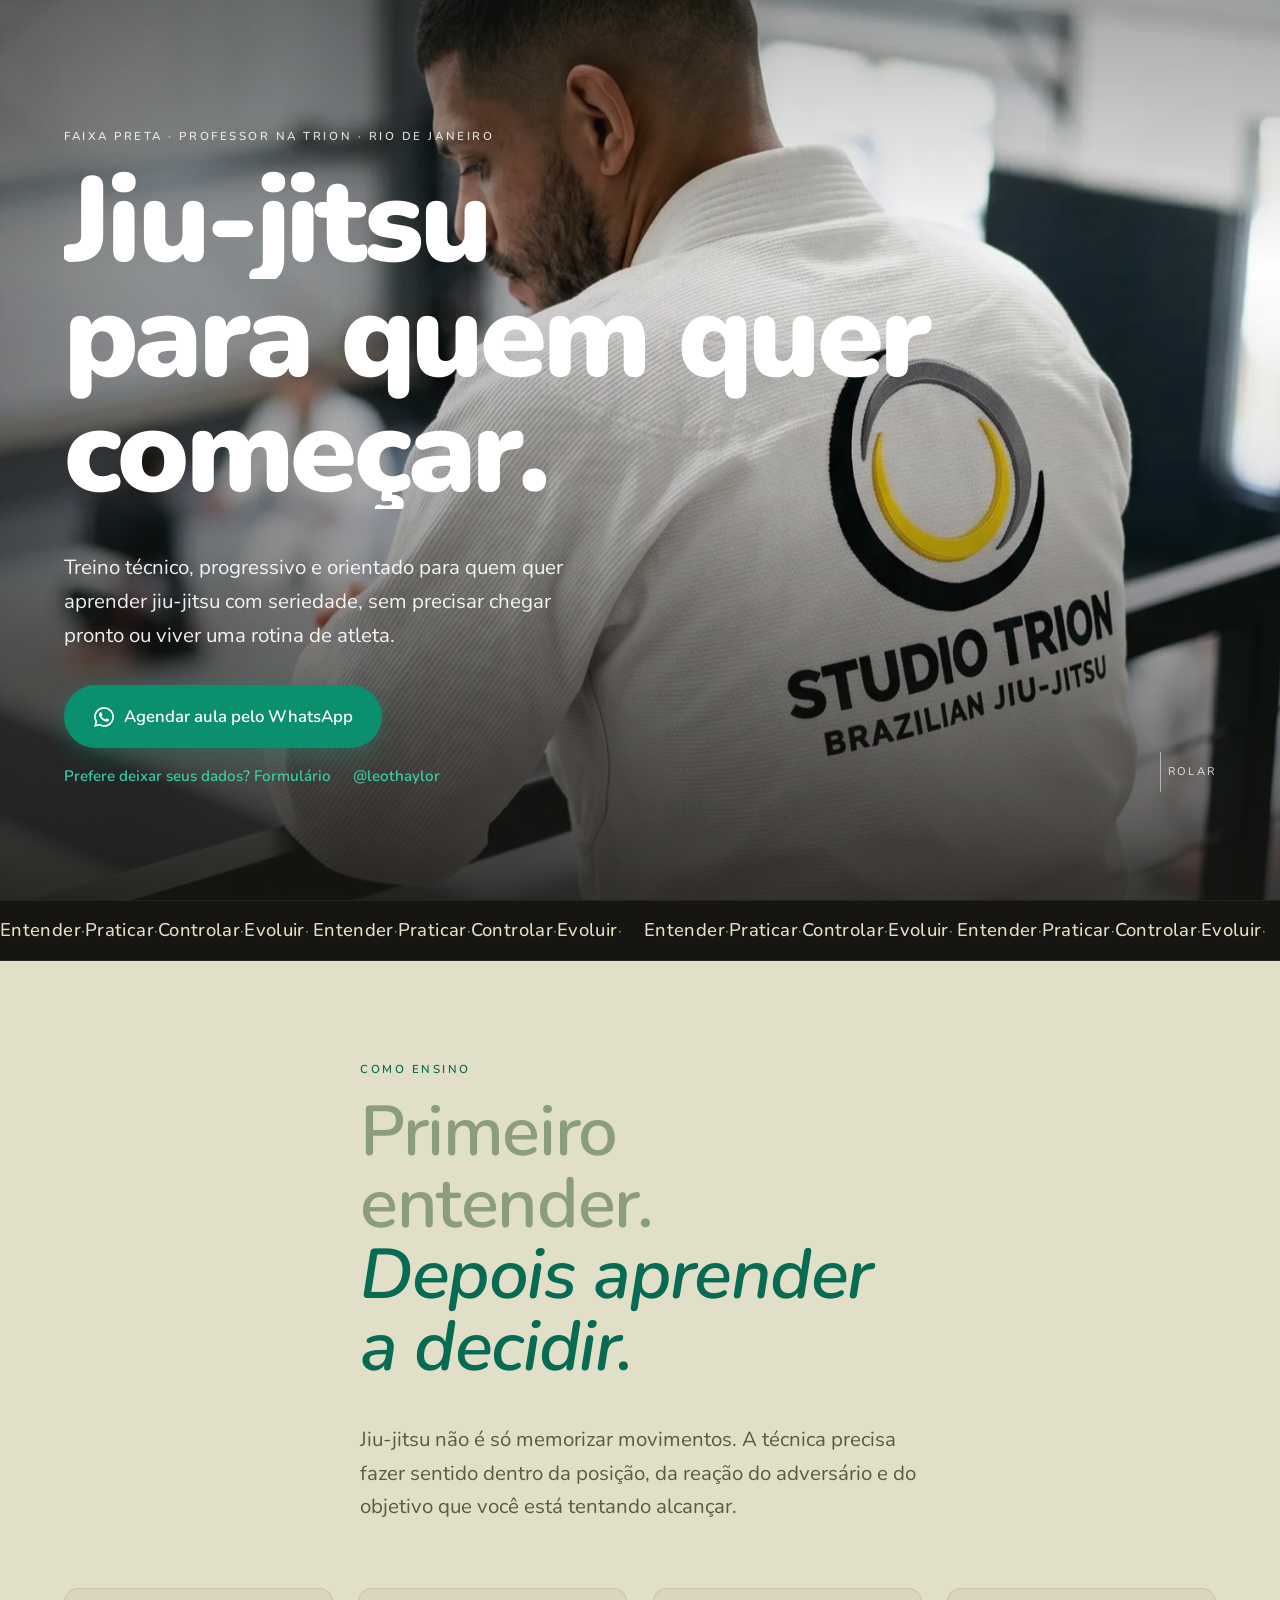
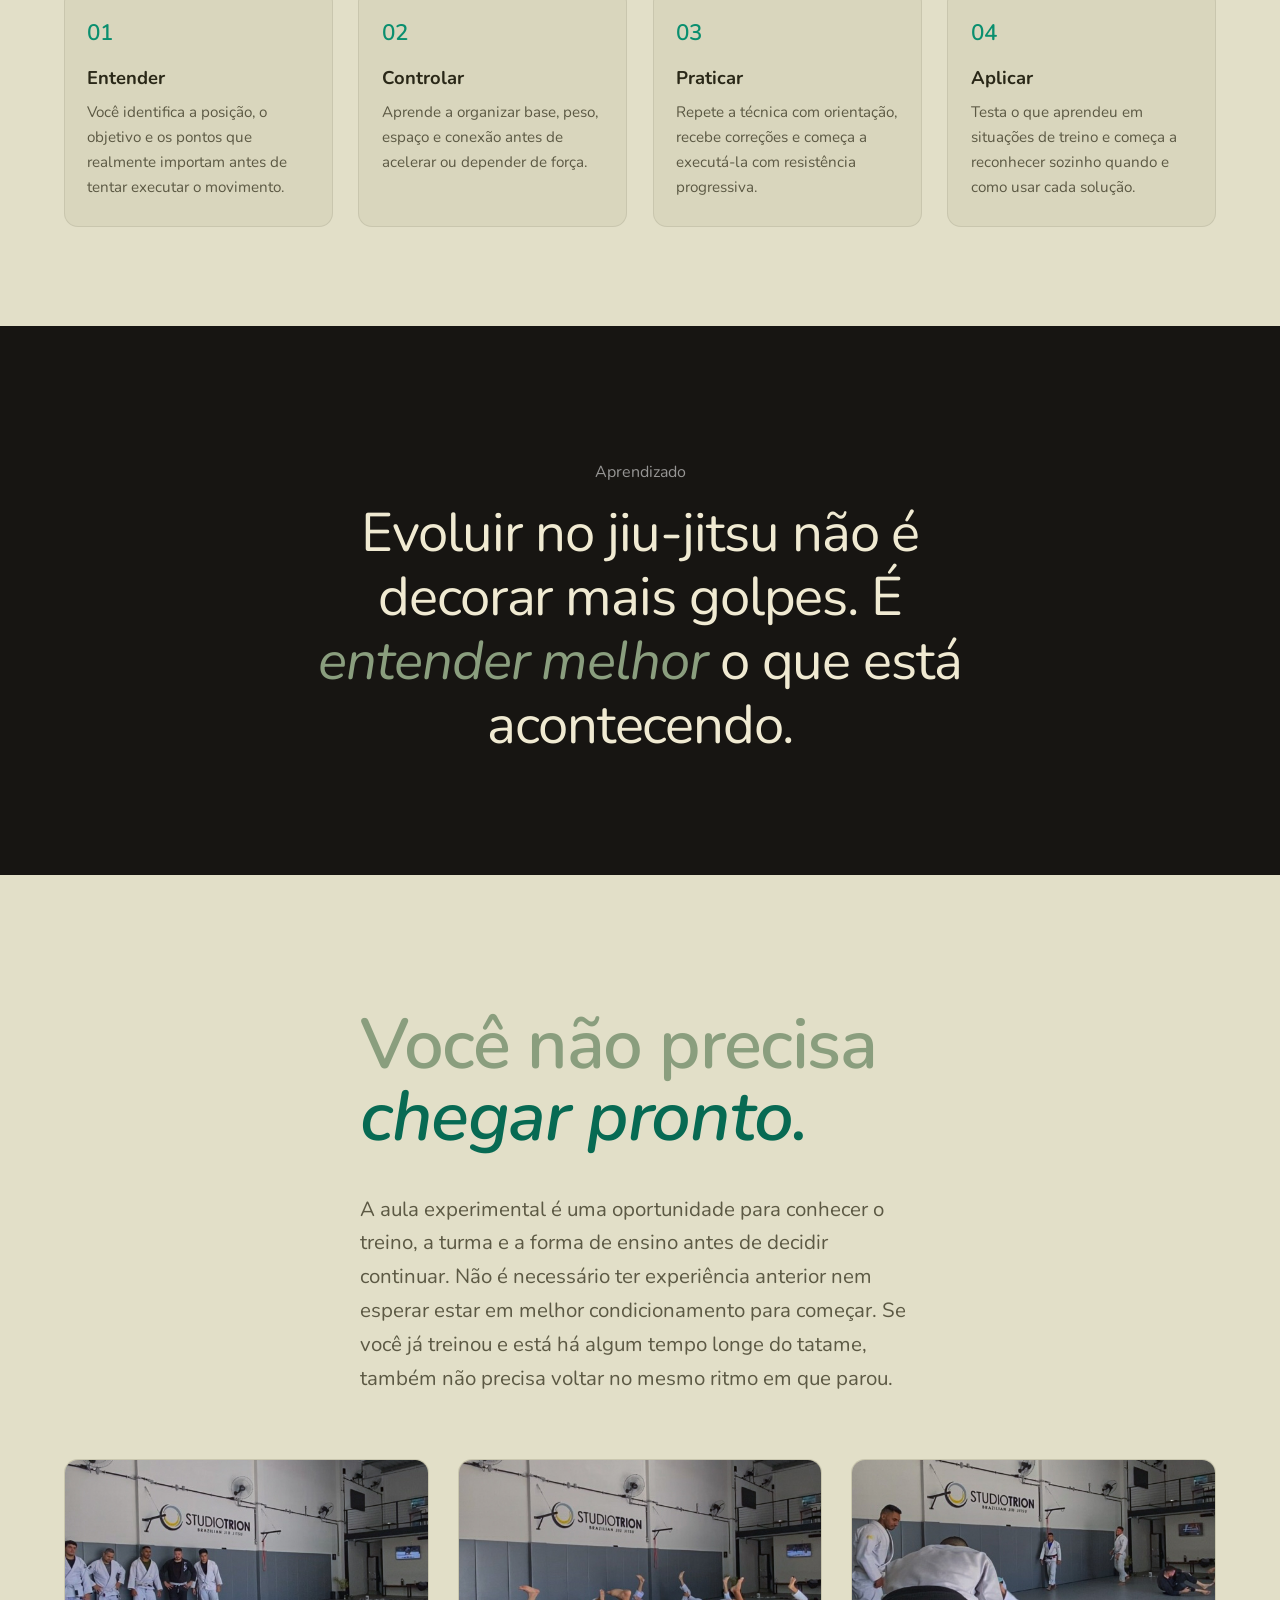
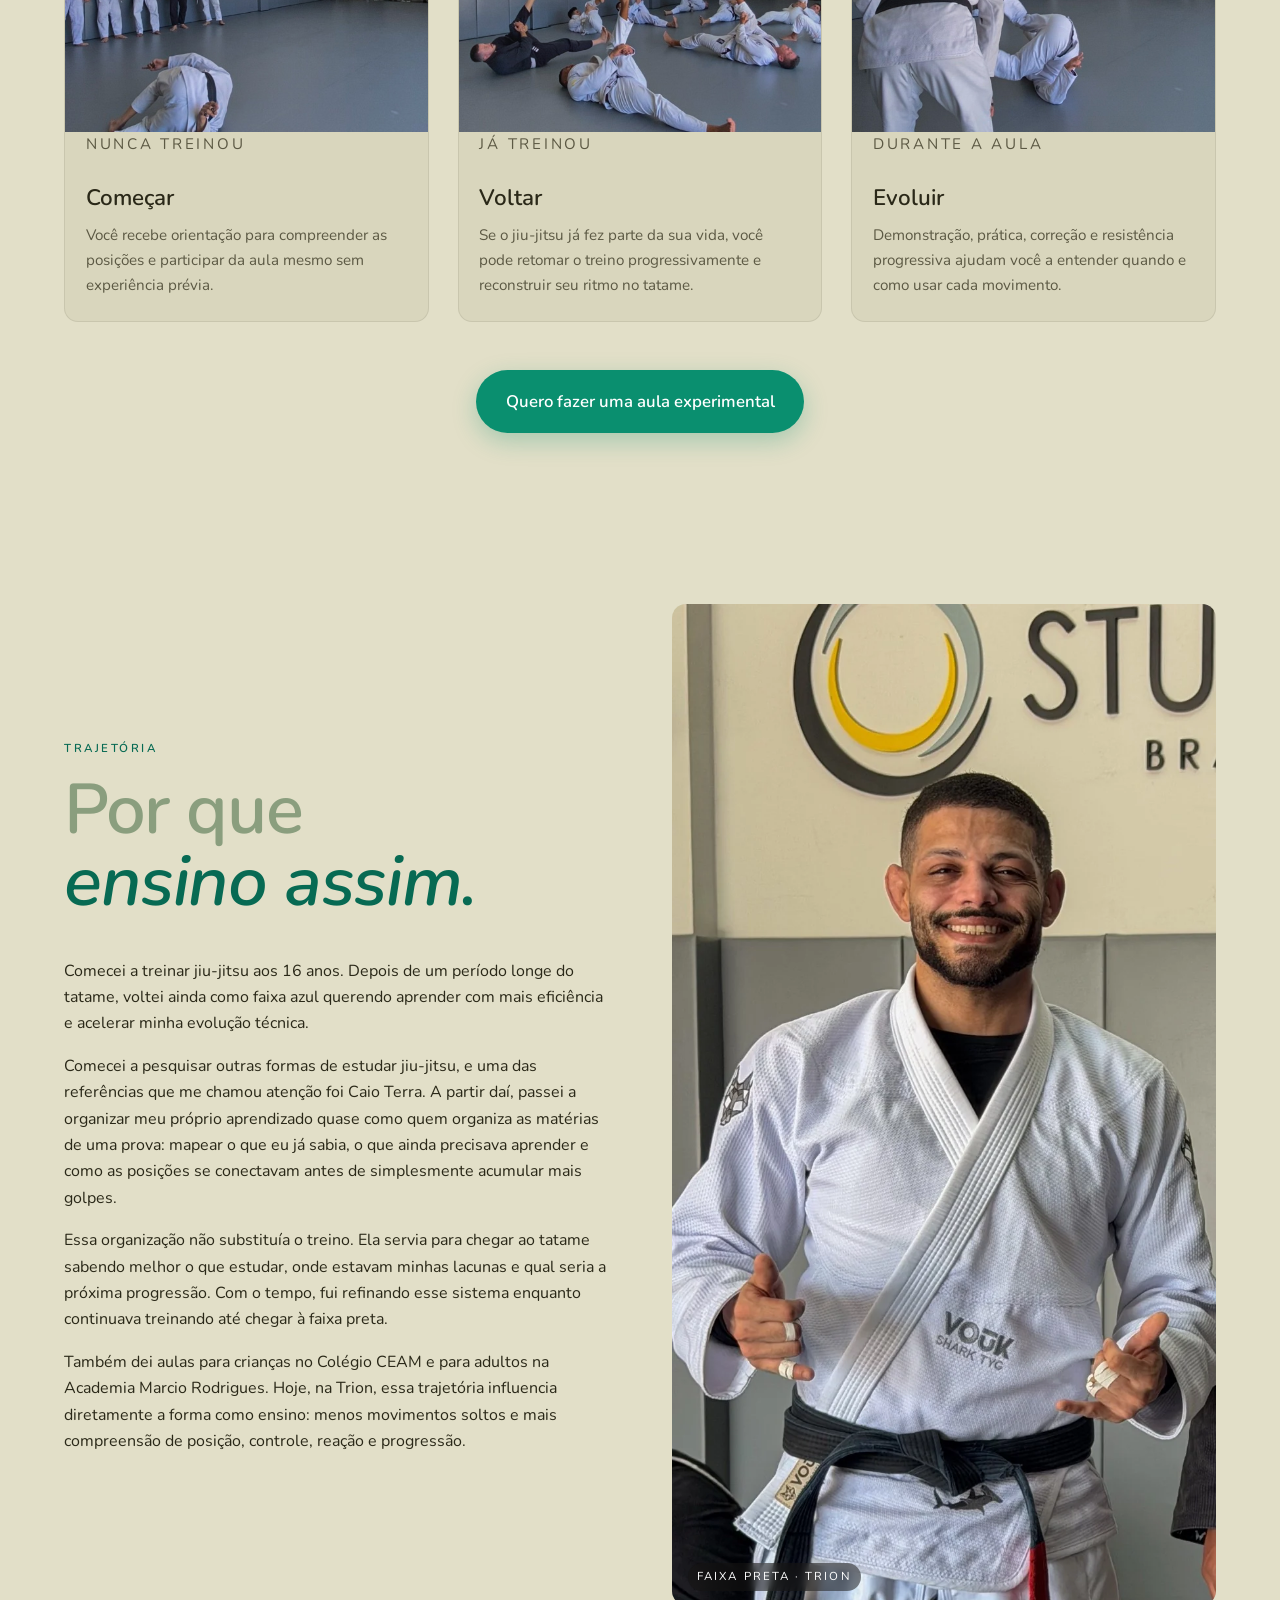
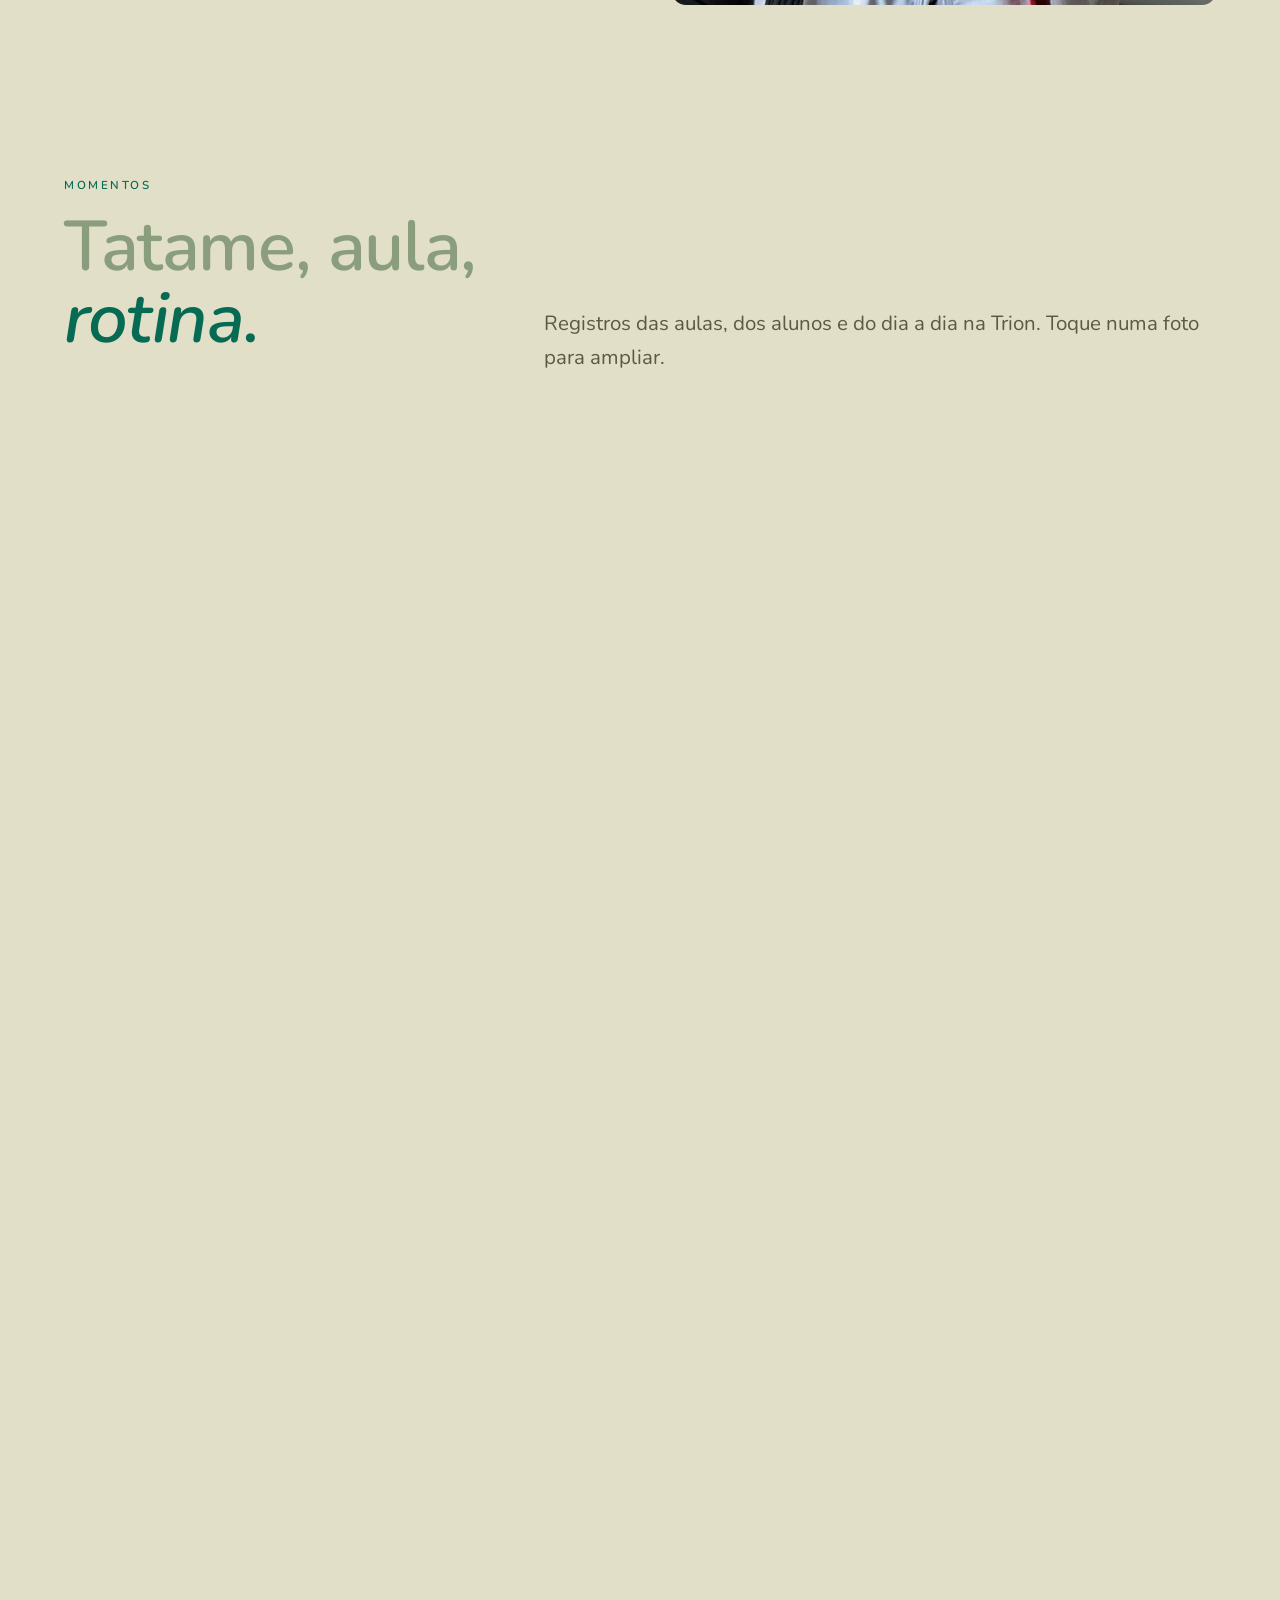
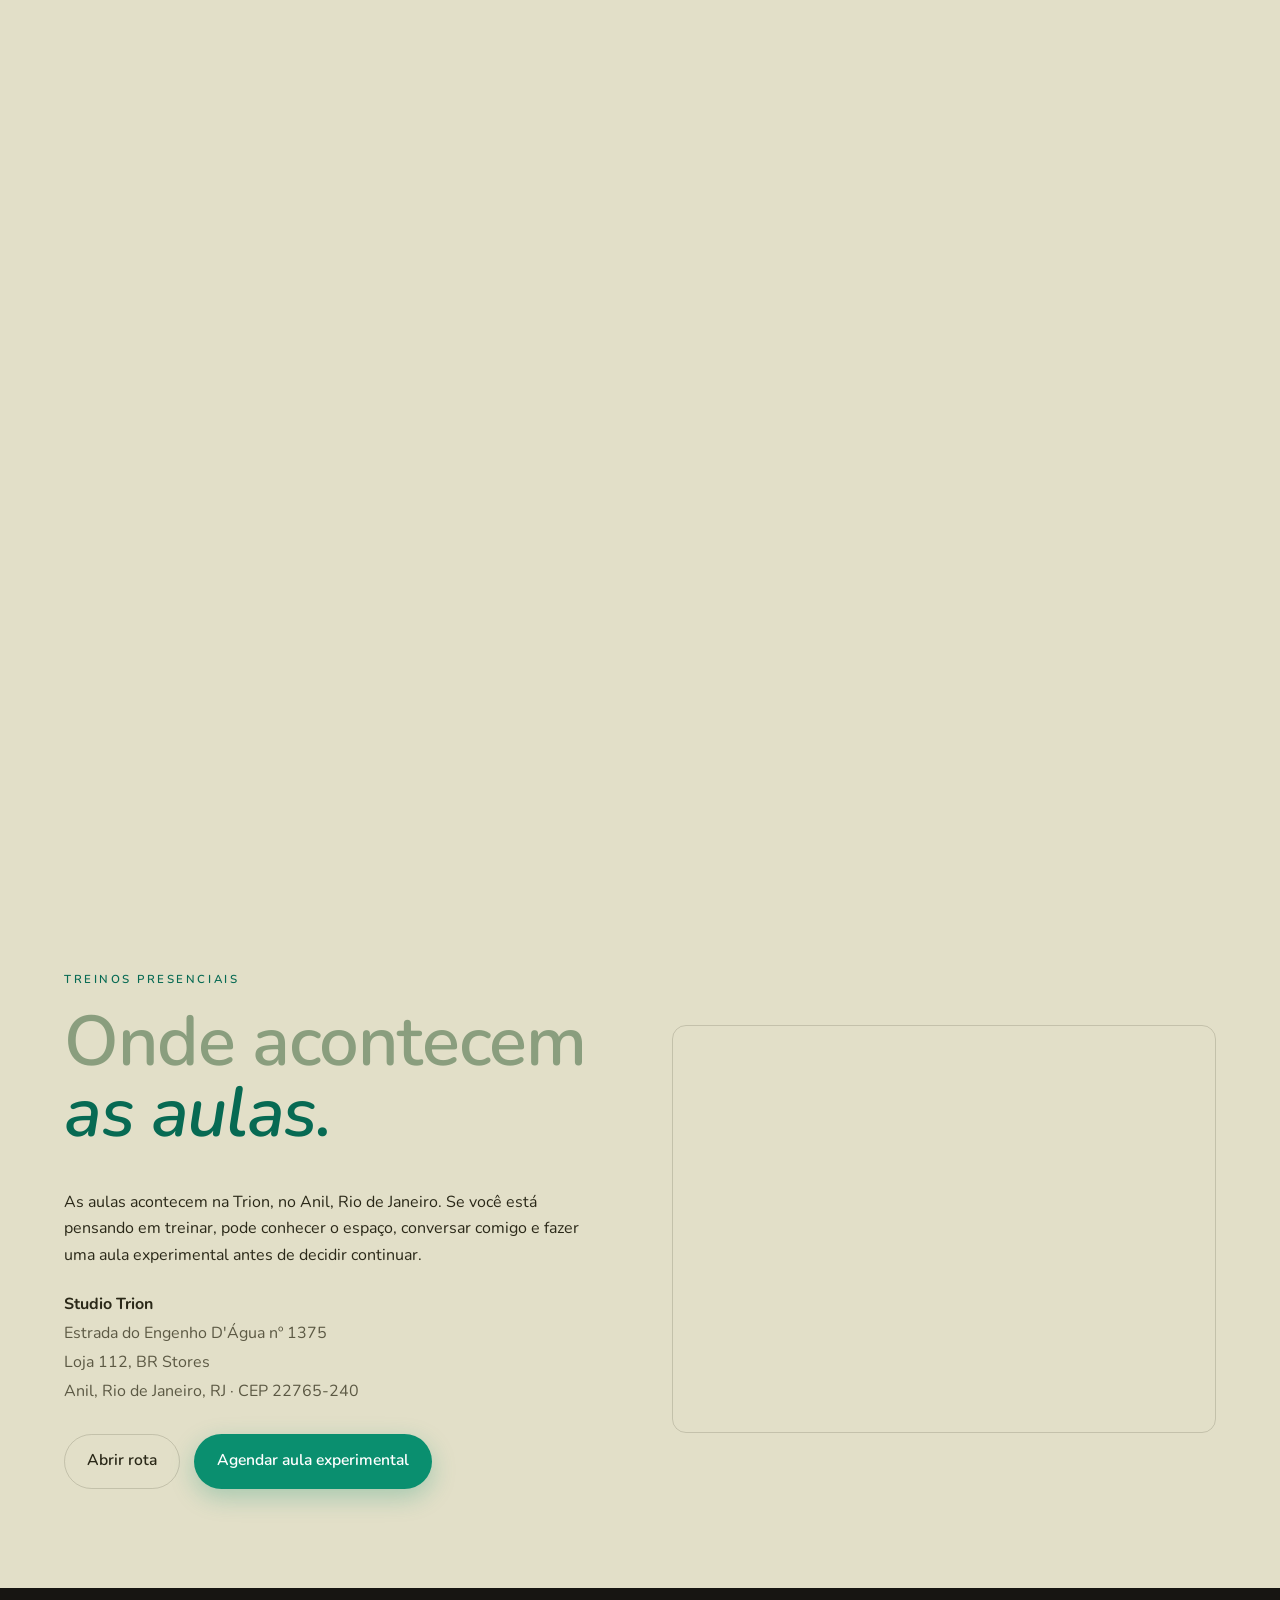
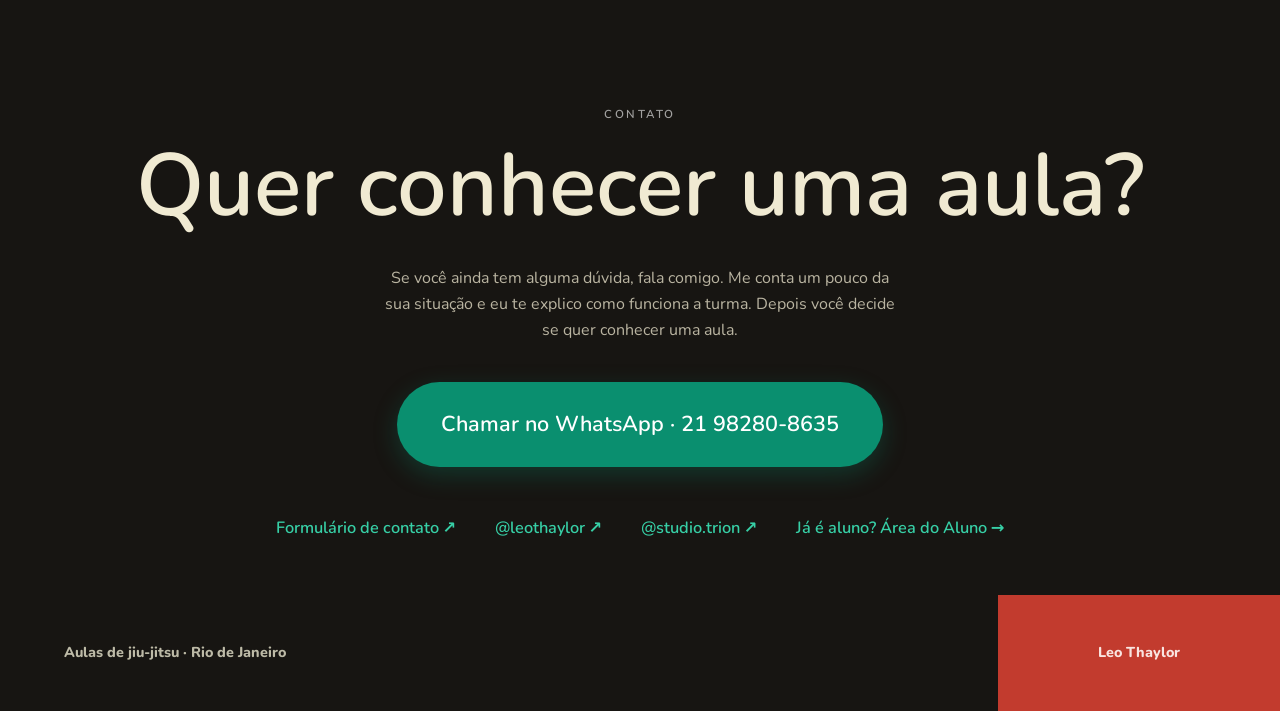
==== commit fd1e8901: "refine BJJ site copy and section flow" ====
--- a/index.html
+++ b/index.html
@@ -10,12 +10,12 @@
     -->
 
     <title>Aulas de Jiu-Jitsu no Rio de Janeiro | Leo Thaylor</title>
-    <meta name="description" content="Aulas de jiu-jitsu na Trion, no Anil, para quem quer começar ou voltar a treinar. Ensino técnico, progressivo e orientado com Leo Thaylor, faixa preta." />
+    <meta name="description" content="Aulas de jiu-jitsu na Trion, no Anil. Ensino técnico, progressivo e orientado com Leo Thaylor, faixa preta, para quem quer começar ou retomar o treino." />
 
     <!-- Open Graph (compartilhamento no Instagram/WhatsApp) -->
     <meta property="og:type" content="website" />
-    <meta property="og:title" content="Jiu-jitsu para começar ou voltar | Leo Thaylor" />
-    <meta property="og:description" content="Treino técnico e progressivo para quem quer aprender jiu-jitsu ou encontrar o caminho de volta ao tatame." />
+    <meta property="og:title" content="Jiu-jitsu para quem quer começar | Leo Thaylor" />
+    <meta property="og:description" content="Treino técnico e progressivo para aprender jiu-jitsu com clareza, prática orientada e evolução consistente." />
     <meta property="og:image" content="./assets/images/hero-leo-bjj-1600.webp" />
     <meta name="theme-color" content="#e2dfc8" />
 
@@ -30,7 +30,7 @@
     <link rel="stylesheet" href="./styles.css" />
   </head>
   <body>
-    <a class="skip" href="#trajetoria">Pular para o conteúdo</a>
+    <a class="skip" href="#metodo">Pular para o conteúdo</a>
 
     <!-- ============ NAV minimalista imersiva ============ -->
     <header class="nav" data-nav>
@@ -39,9 +39,9 @@
         <span class="nav__brand-tag">Jiu-jitsu · Trion</span>
       </a>
       <nav class="nav__links" aria-label="Seções" data-menu>
-        <a href="#trajetoria">Trajetória</a>
         <a href="#metodo">Como ensino</a>
         <a href="#primeira-aula">Primeira aula</a>
+        <a href="#trajetoria">Por que ensino assim</a>
         <a href="#momentos">Momentos</a>
         <a href="#localizacao">Onde treinar</a>
         <a href="./alunos/">Área do Aluno</a>
@@ -68,7 +68,6 @@
           <h1 class="hero__title">
             <span class="line" data-reveal-line>Jiu-jitsu</span>
             <span class="line" data-reveal-line>para quem quer começar.</span>
-            <span class="line line--accent" data-reveal-line>Ou voltar.</span>
           </h1>
           <p class="hero__sub" data-reveal>Treino técnico, progressivo e orientado para quem quer aprender jiu-jitsu com seriedade, sem precisar chegar pronto ou viver uma rotina de atleta.</p>
           <div class="hero__actions" data-reveal>
@@ -83,33 +82,24 @@
           </div>
         </div>
 
-        <a class="hero__scroll" href="#trajetoria" aria-label="Rolar para baixo"><span></span>rolar</a>
+        <a class="hero__scroll" href="#metodo" aria-label="Rolar para baixo"><span></span>rolar</a>
       </section>
 
       <!-- marquee -->
       <div class="marquee" aria-hidden="true">
         <div class="marquee__track" data-marquee>
-          <span>Entender</span><i>·</i><span>Praticar</span><i>·</i><span>Controlar</span><i>·</i><span>Evoluir</span><i>·</i>
-          <span>Entender</span><i>·</i><span>Praticar</span><i>·</i><span>Controlar</span><i>·</i><span>Evoluir</span><i>·</i>
-          <span>Entender</span><i>·</i><span>Praticar</span><i>·</i><span>Controlar</span><i>·</i><span>Evoluir</span><i>·</i>
+          <div class="marquee__group">
+            <span>Entender</span><i>·</i><span>Praticar</span><i>·</i><span>Controlar</span><i>·</i><span>Evoluir</span><i>·</i>
+            <span>Entender</span><i>·</i><span>Praticar</span><i>·</i><span>Controlar</span><i>·</i><span>Evoluir</span><i>·</i>
+          </div>
+          <div class="marquee__group" aria-hidden="true">
+            <span>Entender</span><i>·</i><span>Praticar</span><i>·</i><span>Controlar</span><i>·</i><span>Evoluir</span><i>·</i>
+            <span>Entender</span><i>·</i><span>Praticar</span><i>·</i><span>Controlar</span><i>·</i><span>Evoluir</span><i>·</i>
+          </div>
         </div>
       </div>
 
-      <!-- ============ CENA 2 — TRAJETÓRIA ============ -->
-      <section id="trajetoria" class="scene scene--split" data-scene>
-        <div class="scene__text">
-          <p class="marker" data-reveal>Trajetória</p>
-          <h2 class="h-display" data-reveal>Comecei aos 16.<br />E continuo<br /><em>no tatame.</em></h2>
-          <p data-reveal>Sou Leo Thaylor, faixa preta de jiu-jitsu e professor na Trion, no Rio de Janeiro. Comecei a treinar aos 16 anos e construí a maior parte da minha trajetória na academia Marcio Rodrigues.</p>
-          <p data-reveal>Já dei aula para crianças e adultos, em academia e em colégio. Hoje, organizo as aulas para que o aluno entenda o que está fazendo, desenvolva uma base consistente e evolua no próprio ritmo, sem precisar viver uma rotina de atleta.</p>
-        </div>
-        <figure class="scene__figure" data-reveal>
-          <img src="./assets/images/presence-leo-bjj-1200.webp" alt="Leo Thaylor, faixa preta de jiu-jitsu, na Trion" width="828" height="1523" loading="lazy" decoding="async" />
-          <figcaption>Faixa preta · Trion</figcaption>
-        </figure>
-      </section>
-
-      <!-- ============ CENA 3 — COMO ENSINO ============ -->
+      <!-- ============ CENA 2 — COMO ENSINO ============ -->
       <section id="metodo" class="scene scene--method" data-scene>
         <header class="scene__head">
           <p class="marker" data-reveal>Como ensino</p>
@@ -130,7 +120,7 @@
         <blockquote data-reveal>Evoluir no jiu-jitsu não é decorar mais golpes. É <em>entender melhor</em> o que está acontecendo.</blockquote>
       </section>
 
-      <!-- ============ CENA 4 — PRIMEIRA AULA ============ -->
+      <!-- ============ CENA 3 — PRIMEIRA AULA ============ -->
       <section id="primeira-aula" class="scene scene--first" data-scene>
         <header class="scene__head">
           <p class="marker" data-reveal>Primeira aula</p>
@@ -159,6 +149,22 @@
         </div>
       </section>
 
+      <!-- ============ CENA 4 — POR QUE ENSINO ASSIM ============ -->
+      <section id="trajetoria" class="scene scene--split" data-scene>
+        <div class="scene__text">
+          <p class="marker" data-reveal>Trajetória</p>
+          <h2 class="h-display" data-reveal>Por que<br /><em>ensino assim.</em></h2>
+          <p data-reveal>Comecei a treinar jiu-jitsu aos 16 anos. Depois de um período longe do tatame, voltei ainda como faixa azul querendo aprender com mais eficiência e acelerar minha evolução técnica.</p>
+          <p data-reveal>Comecei a pesquisar outras formas de estudar jiu-jitsu, e uma das referências que me chamou atenção foi Caio Terra. A partir daí, passei a organizar meu próprio aprendizado quase como quem organiza as matérias de uma prova: mapear o que eu já sabia, o que ainda precisava aprender e como as posições se conectavam antes de simplesmente acumular mais golpes.</p>
+          <p data-reveal>Essa organização não substituía o treino. Ela servia para chegar ao tatame sabendo melhor o que estudar, onde estavam minhas lacunas e qual seria a próxima progressão. Com o tempo, fui refinando esse sistema enquanto continuava treinando até chegar à faixa preta.</p>
+          <p data-reveal>Também dei aulas para crianças no Colégio CEAM e para adultos na Academia Marcio Rodrigues. Hoje, na Trion, essa trajetória influencia diretamente a forma como ensino: menos movimentos soltos e mais compreensão de posição, controle, reação e progressão.</p>
+        </div>
+        <figure class="scene__figure" data-reveal>
+          <img src="./assets/images/presence-leo-bjj-1200.webp" alt="Leo Thaylor, faixa preta de jiu-jitsu, na Trion" width="828" height="1523" loading="lazy" decoding="async" />
+          <figcaption>Faixa preta · Trion</figcaption>
+        </figure>
+      </section>
+
       <!-- ============ CENA 5 — MOMENTOS ============ -->
       <section id="momentos" class="scene scene--moments" data-scene>
         <header class="scene__head scene__head--row">
@@ -189,7 +195,7 @@
         <div class="place__text">
           <p class="marker" data-reveal>Treinos presenciais</p>
           <h2 class="h-display" data-reveal>Onde acontecem<br /><em>as aulas.</em></h2>
-          <p data-reveal>As aulas acontecem na Trion, no Anil, Rio de Janeiro. Se você está pensando em começar ou voltar a treinar, pode conhecer o espaço, conversar comigo e fazer uma aula experimental antes de decidir continuar.</p>
+          <p data-reveal>As aulas acontecem na Trion, no Anil, Rio de Janeiro. Se você está pensando em treinar, pode conhecer o espaço, conversar comigo e fazer uma aula experimental antes de decidir continuar.</p>
           <address class="place__addr" data-reveal>
             <strong>Studio Trion</strong><br />
             Estrada do Engenho D'Água nº 1375<br />
@@ -201,8 +207,11 @@
             <a class="btn btn--wa" href="https://wa.me/5521982808635?text=Ol%C3%A1%2C%20Leo.%20Vim%20pelo%20seu%20site%20e%20gostaria%20de%20agendar%20uma%20aula%20experimental%20de%20jiu-jitsu%20na%20Trion." target="_blank" rel="noopener noreferrer">Agendar aula experimental</a>
           </div>
         </div>
-        <div class="place__map" data-reveal>
-          <iframe title="Mapa da Studio Trion" src="https://www.google.com/maps?q=Estrada%20do%20Engenho%20D%27Agua%201375%20Anil%20Rio%20de%20Janeiro&output=embed" loading="lazy" referrerpolicy="no-referrer-when-downgrade"></iframe>
+        <div class="place__visuals" data-reveal>
+          <!-- A foto real da entrada será adicionada aqui quando o asset for enviado. -->
+          <div class="place__map">
+            <iframe title="Mapa da Studio Trion" src="https://www.google.com/maps?q=Estrada%20do%20Engenho%20D%27Agua%201375%20Anil%20Rio%20de%20Janeiro&output=embed" loading="lazy" referrerpolicy="no-referrer-when-downgrade"></iframe>
+          </div>
         </div>
       </section>
     </main>
@@ -210,8 +219,8 @@
     <!-- ============ RODAPÉ / CONTATO ============ -->
     <footer id="contato" class="foot" data-scene>
       <p class="marker marker--light" data-reveal>Contato</p>
-      <h2 class="foot__title" data-reveal>Quer começar ou voltar?</h2>
-      <p class="foot__lead" data-reveal>Se você ainda tem alguma dúvida sobre começar ou voltar, fala comigo. Me conta sua situação e, se já treinou antes, há quanto tempo está parado. Eu te explico como funciona a turma e você decide se quer conhecer uma aula.</p>
+      <h2 class="foot__title" data-reveal>Quer conhecer uma aula?</h2>
+      <p class="foot__lead" data-reveal>Se você ainda tem alguma dúvida, fala comigo. Me conta um pouco da sua situação e eu te explico como funciona a turma. Depois você decide se quer conhecer uma aula.</p>
 
       <a class="btn btn--wa btn--xl" href="https://wa.me/5521982808635?text=Ol%C3%A1%2C%20Leo.%20Vim%20pelo%20seu%20site%20e%20gostaria%20de%20agendar%20uma%20aula%20experimental%20de%20jiu-jitsu%20na%20Trion." target="_blank" rel="noopener noreferrer" data-reveal>
         Chamar no WhatsApp · 21 98280-8635
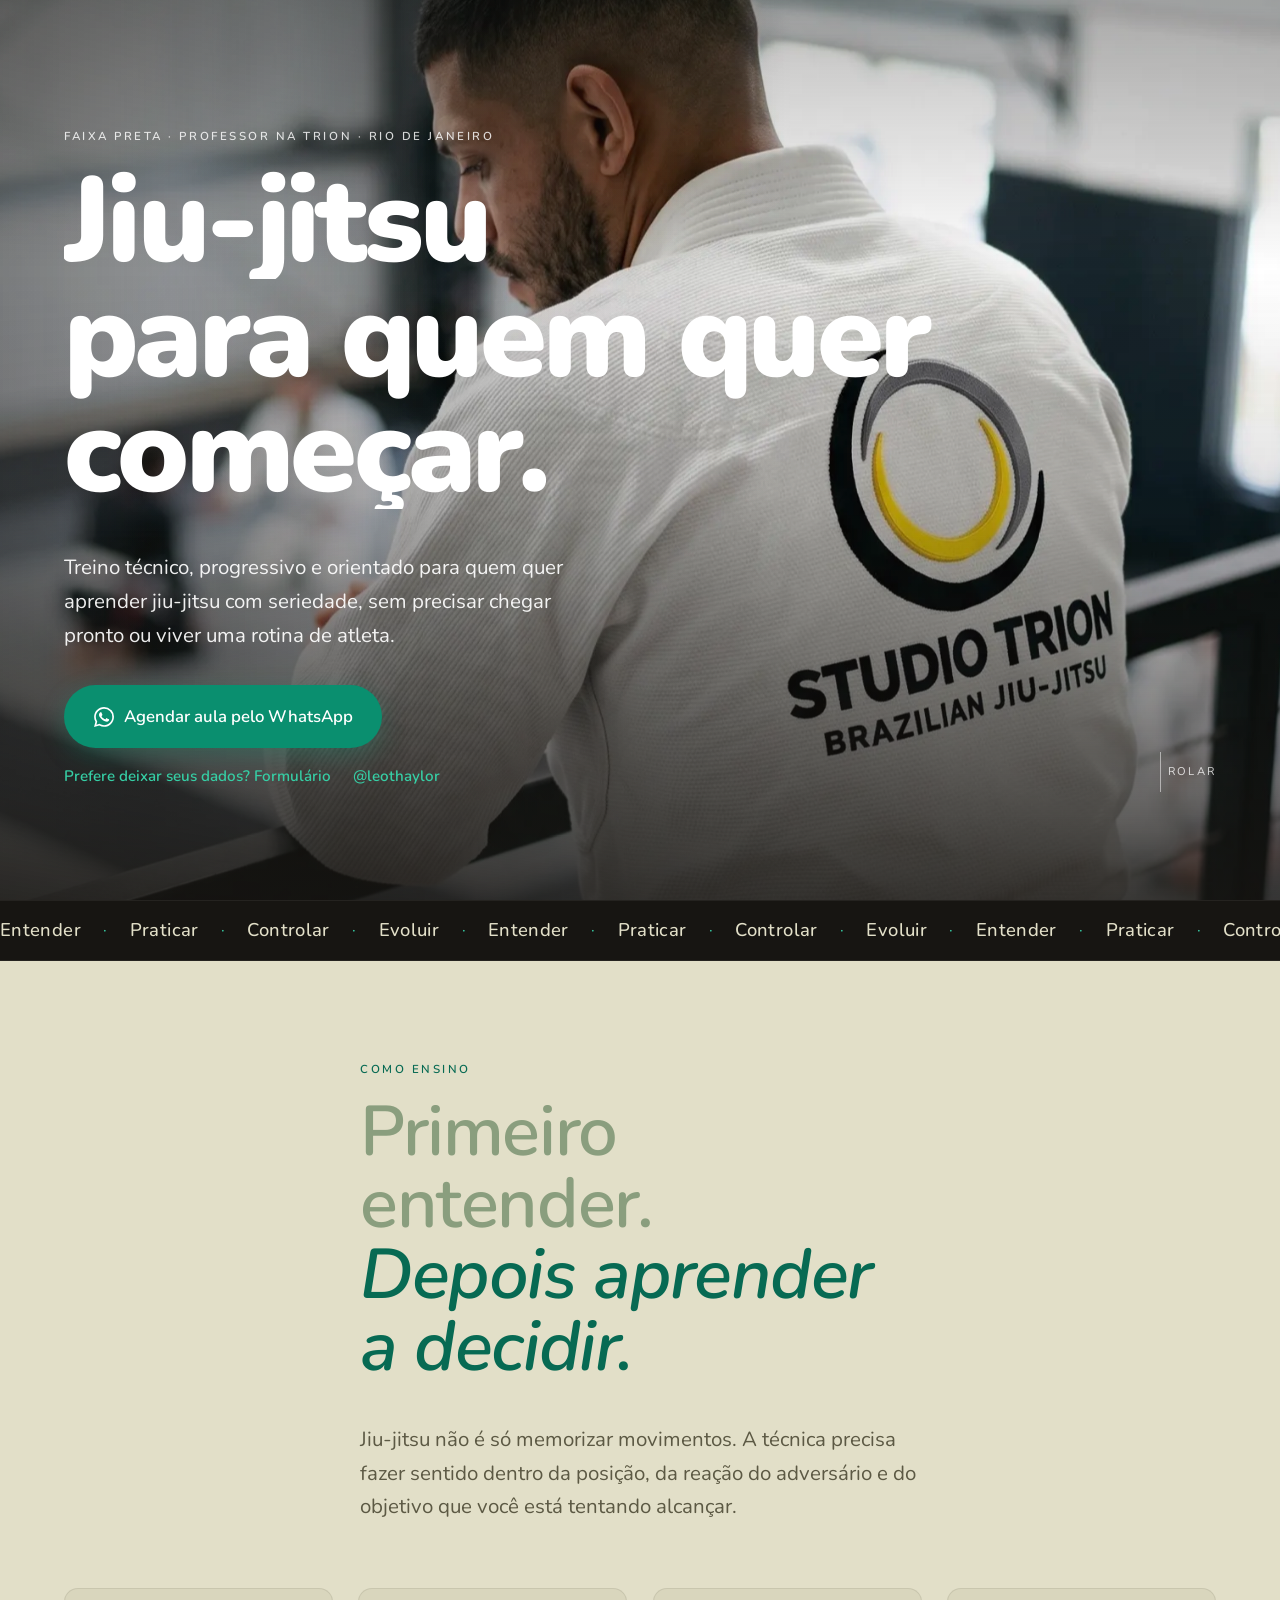
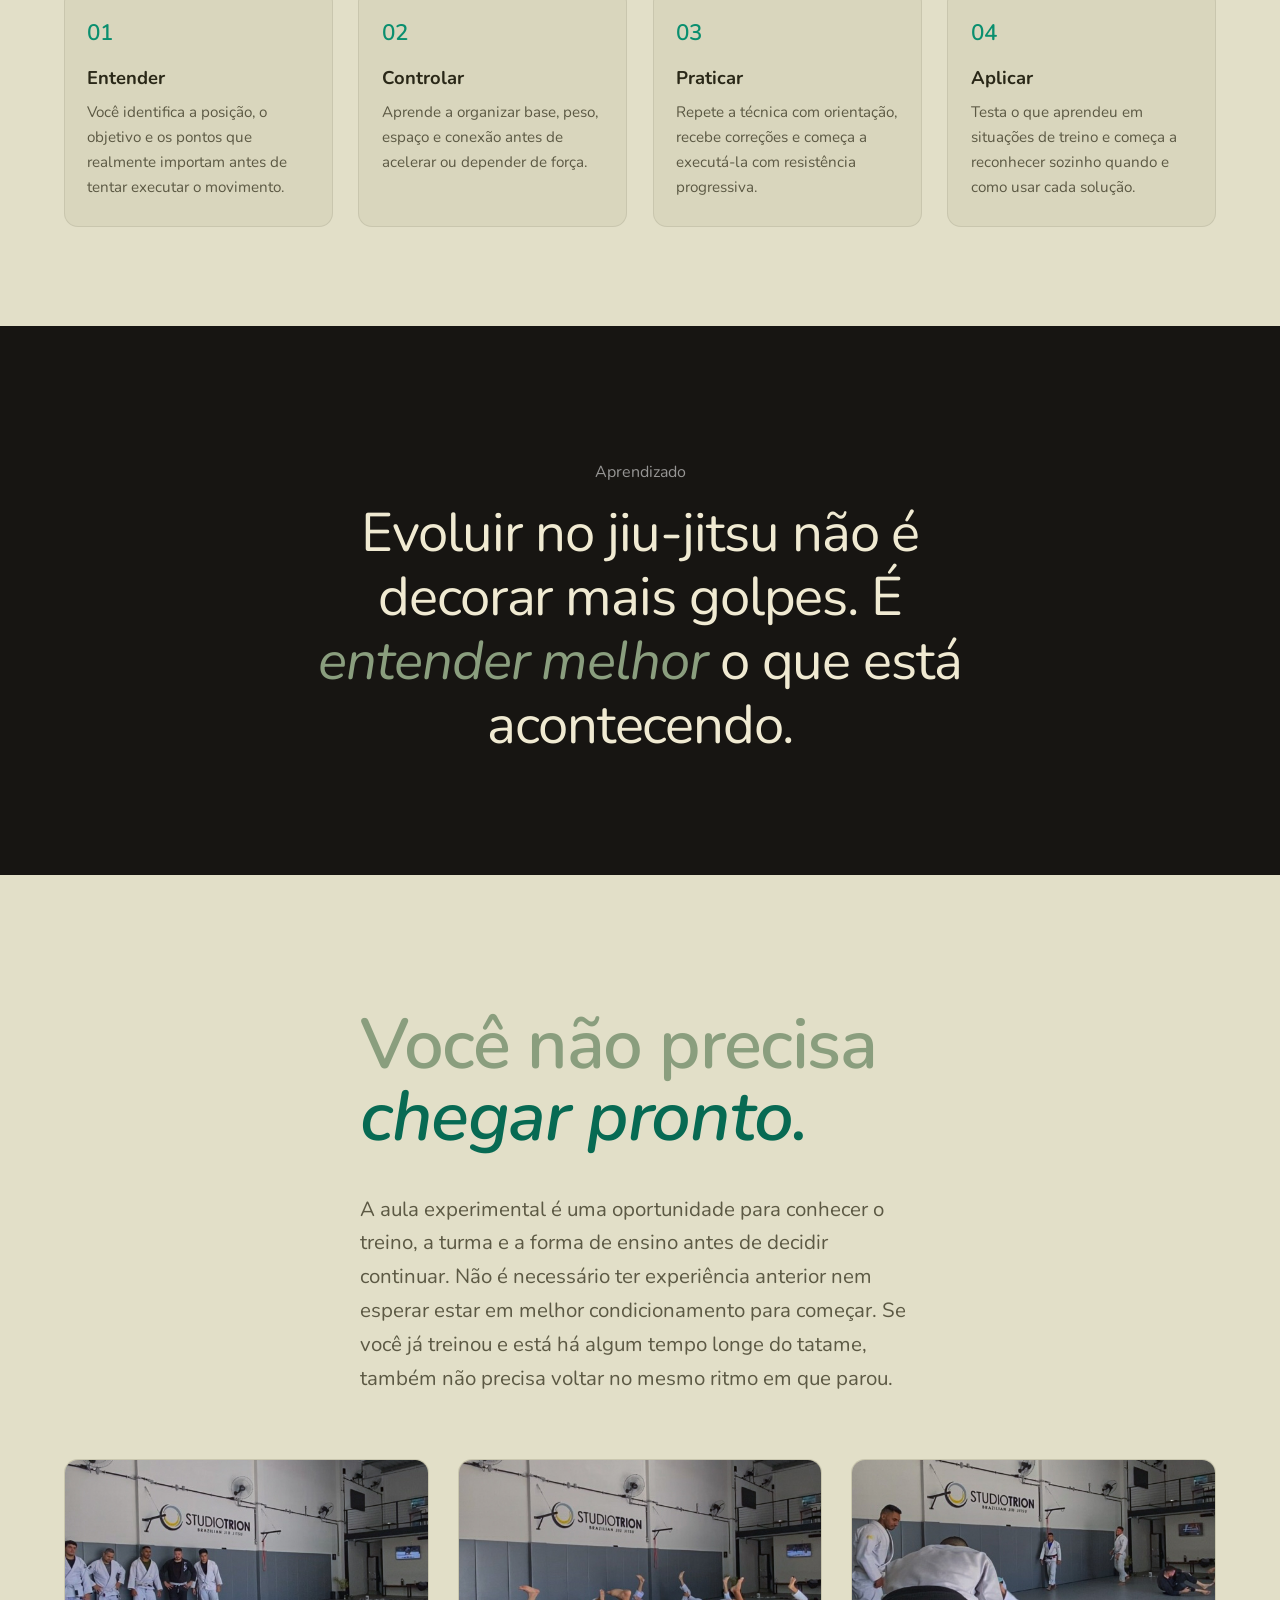
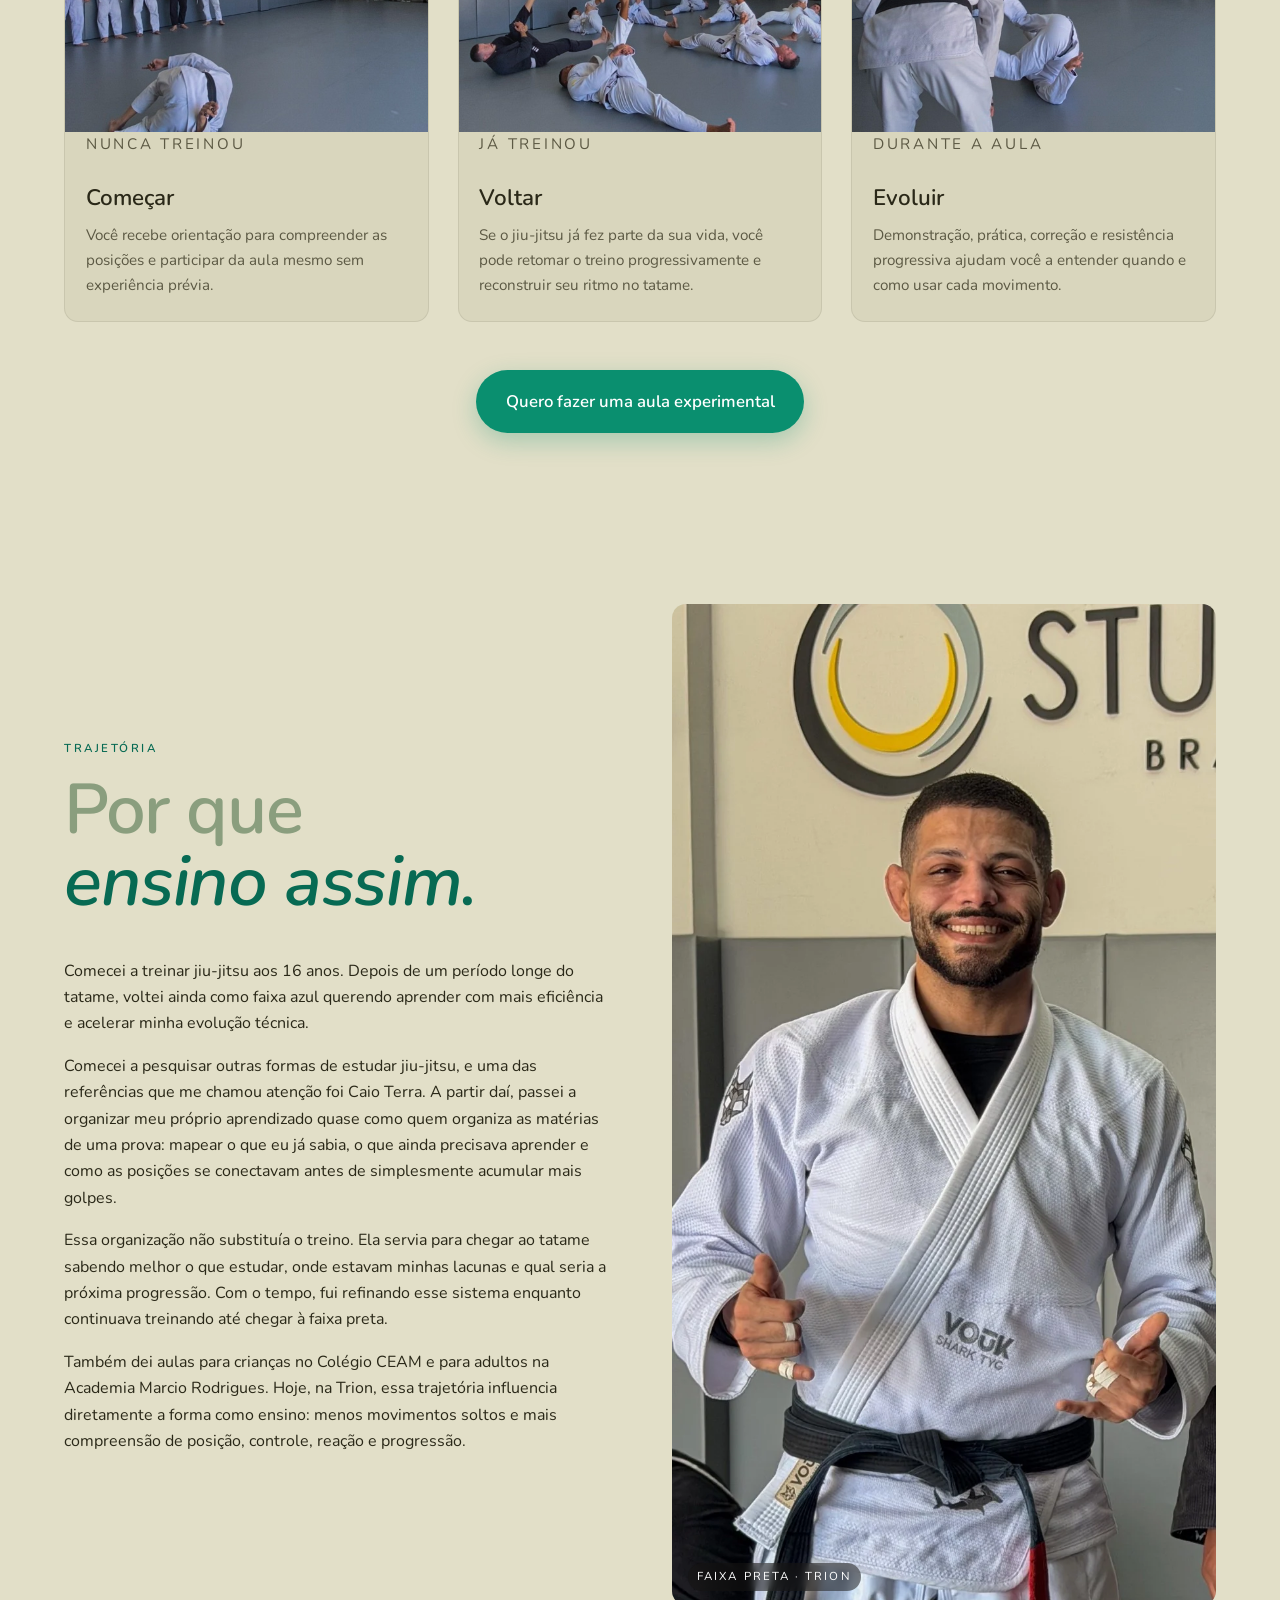
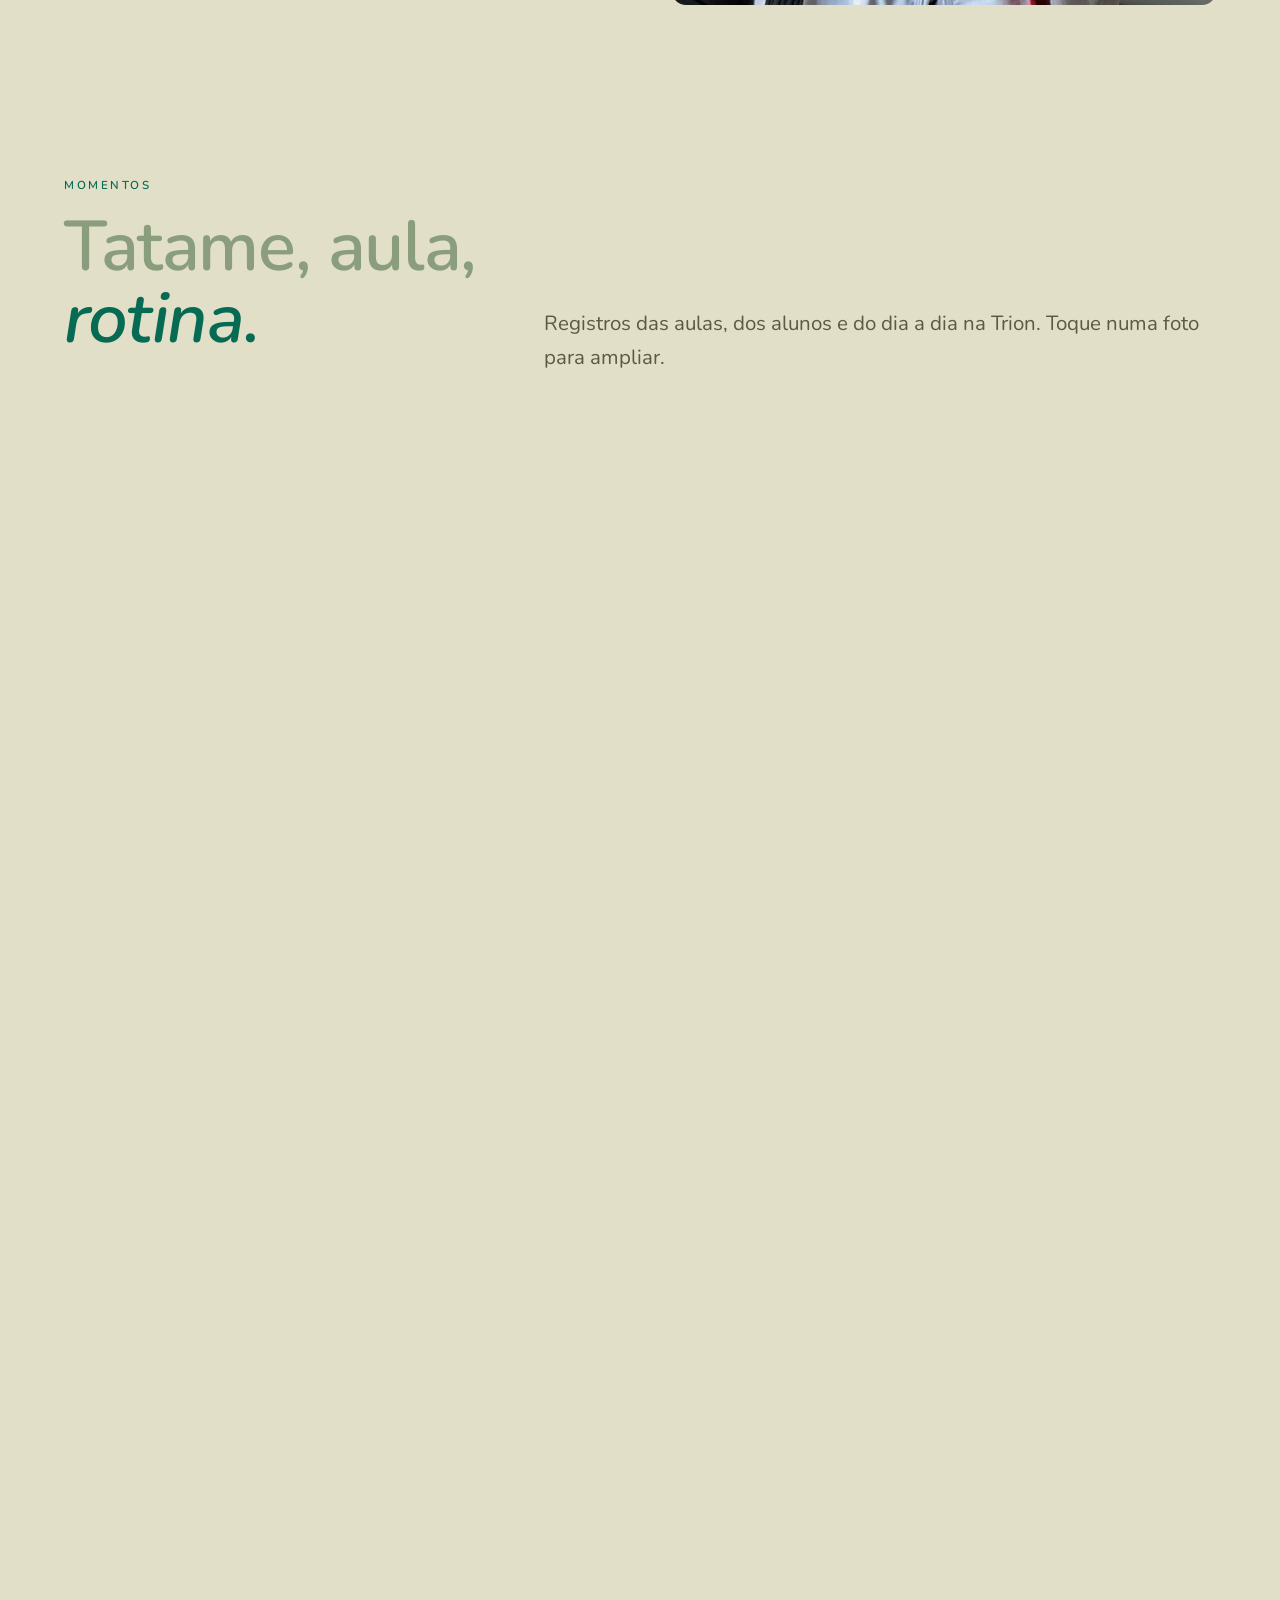
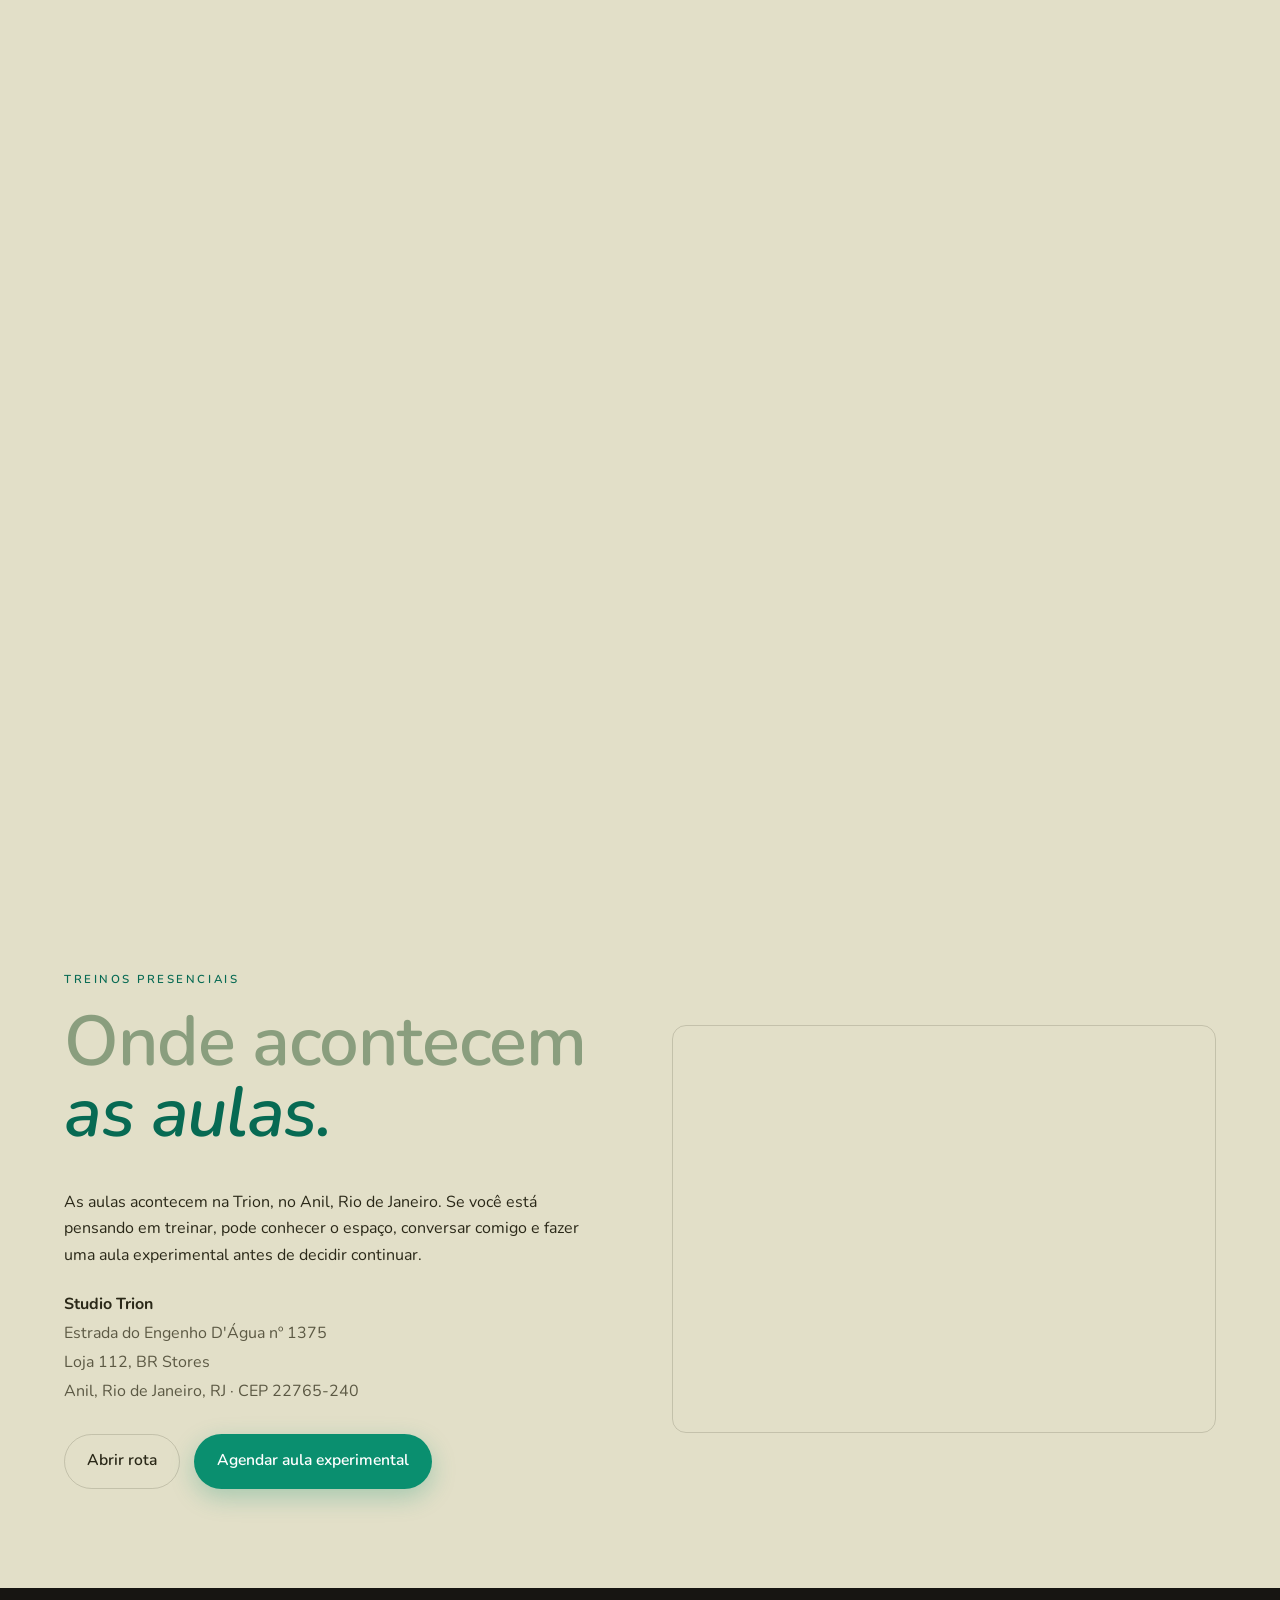
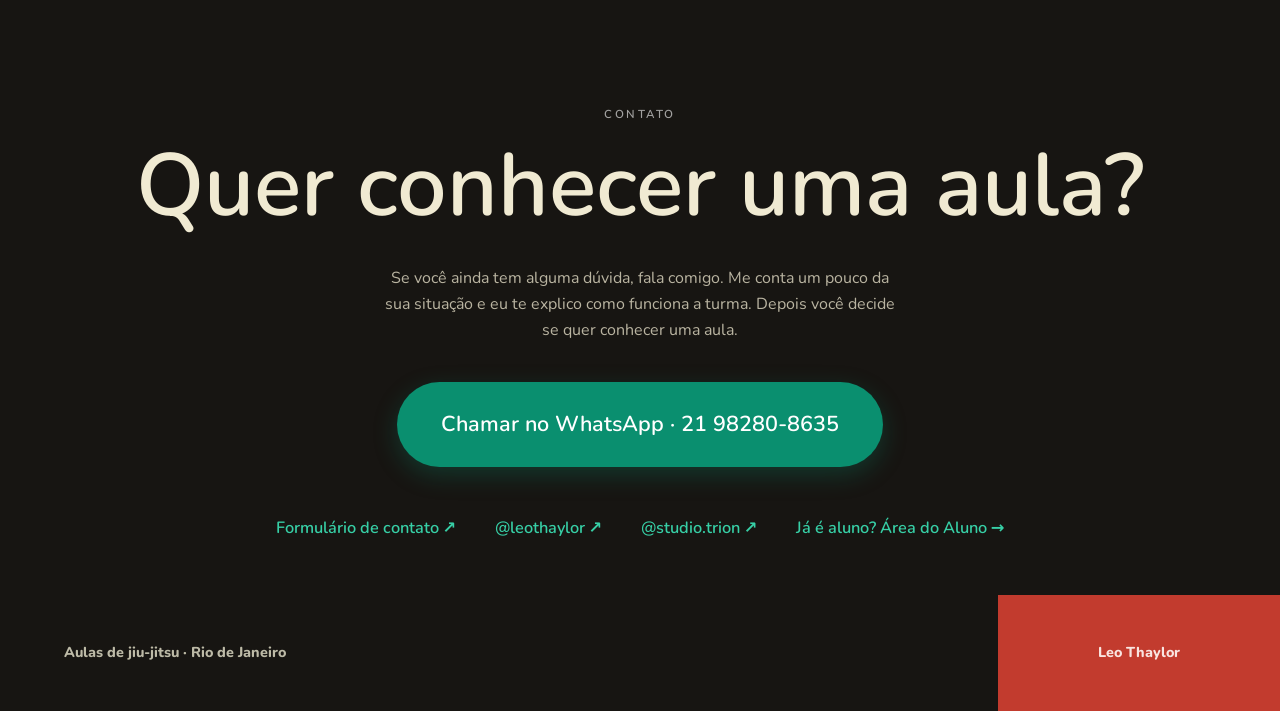
==== commit a4912203: "Adiciona foto da entrada da Trion na seção de localização" ====
--- a/index.html
+++ b/index.html
@@ -208,7 +208,9 @@
           </div>
         </div>
         <div class="place__visuals" data-reveal>
-          <!-- A foto real da entrada será adicionada aqui quando o asset for enviado. -->
+          <figure class="place__photo">
+            <img src="./assets/images/trion-entrada.jpg" alt="Entrada da Studio Trion, no Anil, Rio de Janeiro" width="574" height="759" loading="lazy" decoding="async" onerror="this.closest('.place__photo').hidden=true" />
+          </figure>
           <div class="place__map">
             <iframe title="Mapa da Studio Trion" src="https://www.google.com/maps?q=Estrada%20do%20Engenho%20D%27Agua%201375%20Anil%20Rio%20de%20Janeiro&output=embed" loading="lazy" referrerpolicy="no-referrer-when-downgrade"></iframe>
           </div>
--- a/styles.css
+++ b/styles.css
@@ -137,10 +137,15 @@
 
 /* ---------- Marquee ---------- */
 .marquee{background:var(--dark); color:var(--paper); overflow:hidden; padding:.9rem 0; border-block:1px solid rgba(255,255,255,.06)}
-.marquee__track{display:inline-flex; gap:1.4rem; white-space:nowrap; will-change:transform; animation:marq 26s linear infinite}
-.marquee__track span{font-family:var(--display); font-weight:500; font-size:1.15rem; letter-spacing:.02em}
-.marquee__track i{color:var(--teal-bright); font-style:normal}
-@keyframes marq{to{transform:translateX(-33.33%)}}
+.marquee__track{
+  display:flex; width:max-content; white-space:nowrap; will-change:transform;
+  transform:translate3d(0,0,0); animation:marq 26s linear infinite; animation-play-state:paused;
+}
+.marquee__track.is-running{animation-play-state:running}
+.marquee__group{display:flex; align-items:center; gap:1.4rem; padding-right:1.4rem}
+.marquee__group span{font-family:var(--display); font-weight:500; font-size:1.15rem; letter-spacing:.02em}
+.marquee__group i{color:var(--teal-bright); font-style:normal}
+@keyframes marq{to{transform:translate3d(-50%,0,0)}}
 
 /* ============================================================
    Cenas genéricas
@@ -151,19 +156,38 @@
 .scene__lead{font-size:clamp(1.05rem,1.6vw,1.3rem); color:var(--ink-2); max-width:52ch}
 .scene p{max-width:56ch}
 
-/* Cena 2 — split */
+/* Cena split — trajetória */
 .scene--split{display:grid; grid-template-columns:1fr 1fr; gap:clamp(2rem,5vw,5rem); align-items:center; padding-block:clamp(56px,8vh,110px)}
 .scene__figure{margin:0; position:relative; border-radius:var(--r); overflow:hidden; aspect-ratio:828/1523}
 .scene__figure img{width:100%; height:100%; object-fit:cover; object-position:50% 50%}
 .scene__figure figcaption{position:absolute; left:16px; bottom:14px; color:#fff; font-size:.72rem; letter-spacing:.18em; text-transform:uppercase; background:rgba(23,21,18,.5); padding:.4em .8em; border-radius:99px; backdrop-filter:blur(4px)}
 
-/* Cena 3 — método */
+/* Cena método */
 .steps{list-style:none; margin:0; padding:0; display:grid; grid-template-columns:repeat(4,1fr); gap:clamp(1rem,2vw,1.6rem); counter-reset:s}
-.step{background:var(--paper-2); border:1px solid var(--line-soft); border-radius:var(--r); padding:1.6rem 1.4rem; transition:transform .4s var(--ease), background .4s}
-.step:hover{transform:translateY(-4px); background:var(--paper-3)}
-.step__n{font-family:var(--display); font-weight:600; font-size:1.4rem; color:var(--teal); display:block}
-.step h3{margin:.7rem 0 .4rem; font-size:1.15rem; color:var(--ink)}
-.step p{margin:0; font-size:.95rem; color:var(--ink-2)}
+.step{
+  background:var(--paper-2); border:1px solid var(--line-soft); border-radius:var(--r); padding:1.6rem 1.4rem;
+  transition:transform .4s var(--ease), background .4s var(--ease), border-color .4s var(--ease), box-shadow .4s var(--ease);
+}
+.step__n{font-family:var(--display); font-weight:600; font-size:1.4rem; color:var(--teal); display:block; transition:color .4s var(--ease)}
+.step h3{margin:.7rem 0 .4rem; font-size:1.15rem; color:var(--ink); transition:color .4s var(--ease)}
+.step p{margin:0; font-size:.95rem; color:var(--ink-2); transition:color .4s var(--ease)}
+
+@media (hover:hover) and (pointer:fine){
+  .step:hover{
+    transform:translateY(-4px); background:var(--teal-deep); border-color:transparent;
+    box-shadow:0 16px 36px rgba(7,106,83,.2);
+  }
+  .step:hover .step__n{color:var(--teal-bright)}
+  .step:hover h3{color:#fff}
+  .step:hover p{color:rgba(255,255,255,.84)}
+}
+
+@media (hover:none){
+  .step:active{background:var(--teal-deep); border-color:transparent; transform:scale(.99)}
+  .step:active .step__n{color:var(--teal-bright)}
+  .step:active h3{color:#fff}
+  .step:active p{color:rgba(255,255,255,.84)}
+}
 
 /* Citação */
 .quote{background:var(--dark); color:var(--paper); text-align:center; padding:clamp(70px,13vh,160px) var(--pad)}
@@ -171,17 +195,37 @@
 .quote blockquote{font-family:var(--display); font-weight:400; font-size:clamp(1.7rem,4.6vw,3.4rem); line-height:1.18; letter-spacing:-.02em; max-width:20ch; margin:0 auto; color:#f0ead2}
 .quote blockquote em{color:var(--sage)}
 
-/* Cena 4 — cards */
+/* Cena primeira aula — cards */
 .cards{display:grid; grid-template-columns:repeat(3,1fr); gap:clamp(1rem,2.4vw,1.8rem)}
-.card{background:var(--paper-2); border:1px solid var(--line-soft); border-radius:var(--r); overflow:hidden; transition:transform .4s var(--ease)}
-.card:hover{transform:translateY(-5px)}
+.card{
+  background:var(--paper-2); border:1px solid var(--line-soft); border-radius:var(--r); overflow:hidden;
+  transition:transform .4s var(--ease), background .4s var(--ease), border-color .4s var(--ease), box-shadow .4s var(--ease);
+}
 .card__media{aspect-ratio:4/3; overflow:hidden}
 .card__media img{width:100%; height:100%; object-fit:cover; transition:transform .6s var(--ease)}
-.card:hover .card__media img{transform:scale(1.05)}
-.card__tag{margin:1.1rem 1.3rem .1rem; font-size:.68rem; letter-spacing:.18em; text-transform:uppercase; color:var(--red)}
-.card h3{margin:.1rem 1.3rem .4rem; font-family:var(--display); font-weight:600; font-size:1.4rem; color:var(--ink)}
-.card p{margin:0 1.3rem 1.4rem; font-size:.95rem; color:var(--ink-2)}
+.card__tag{margin:1.1rem 1.3rem .1rem; font-size:.68rem; letter-spacing:.18em; text-transform:uppercase; color:var(--red); transition:color .4s var(--ease)}
+.card h3{margin:.1rem 1.3rem .4rem; font-family:var(--display); font-weight:600; font-size:1.4rem; color:var(--ink); transition:color .4s var(--ease)}
+.card p{margin:0 1.3rem 1.4rem; font-size:.95rem; color:var(--ink-2); transition:color .4s var(--ease)}
 .scene__cta{margin-top:clamp(2rem,4vw,3rem); text-align:center}
+
+@media (hover:hover) and (pointer:fine){
+  .card:hover{
+    transform:translateY(-5px); background:var(--teal-deep); border-color:transparent;
+    box-shadow:0 18px 40px rgba(7,106,83,.2);
+  }
+  .card:hover .card__media img{transform:scale(1.05)}
+  .card:hover .card__tag{color:var(--teal-bright)}
+  .card:hover h3{color:#fff}
+  .card:hover > p:not(.card__tag){color:rgba(255,255,255,.84)}
+}
+
+@media (hover:none){
+  .card:active{background:var(--teal-deep); border-color:transparent; transform:scale(.995)}
+  .card:active .card__media img{transform:scale(1.03)}
+  .card:active .card__tag{color:var(--teal-bright)}
+  .card:active h3{color:#fff}
+  .card:active > p:not(.card__tag){color:rgba(255,255,255,.84)}
+}
 
 /* Cena 5 — galeria horizontal */
 .scene--moments{max-width:none; padding-inline:0}
@@ -218,7 +262,11 @@
 .place__addr{font-style:normal; color:var(--ink-2); margin:1.4rem 0 1.8rem; line-height:1.8}
 .place__addr strong{color:var(--ink)}
 .place__actions{display:flex; gap:.9rem; flex-wrap:wrap}
-.place__map{border-radius:var(--r); overflow:hidden; border:1px solid var(--line); aspect-ratio:4/3}
+.place__visuals{display:grid; gap:1rem}
+.place__photo,.place__map{border-radius:var(--r); overflow:hidden; border:1px solid var(--line)}
+.place__photo{aspect-ratio:16/9}
+.place__photo img{width:100%; height:100%; object-fit:cover}
+.place__map{aspect-ratio:4/3}
 .place__map iframe{width:100%; height:100%; border:0; filter:grayscale(.2) sepia(.12)}
 
 /* ============================================================
@@ -287,6 +335,12 @@
 .lightbox__nav--prev{left:16px}
 .lightbox__nav--next{right:16px}
 .card__media img{cursor:zoom-in}
+
+@media (max-width:1180px) and (min-width:721px){
+  .nav{gap:1rem}
+  .nav__links{gap:1rem; font-size:.84rem}
+  .nav__cta{font-size:.82rem; padding:.55em 1em}
+}
 
 @media (max-width:720px){
   .gallery-nav{display:none}   /* mobile usa swipe nativo */
@@ -355,4 +409,4 @@
 @media (prefers-reduced-motion:reduce){
   .cursor{display:none}
   body.has-cursor, body.has-cursor *{cursor:auto !important}
-}
+}
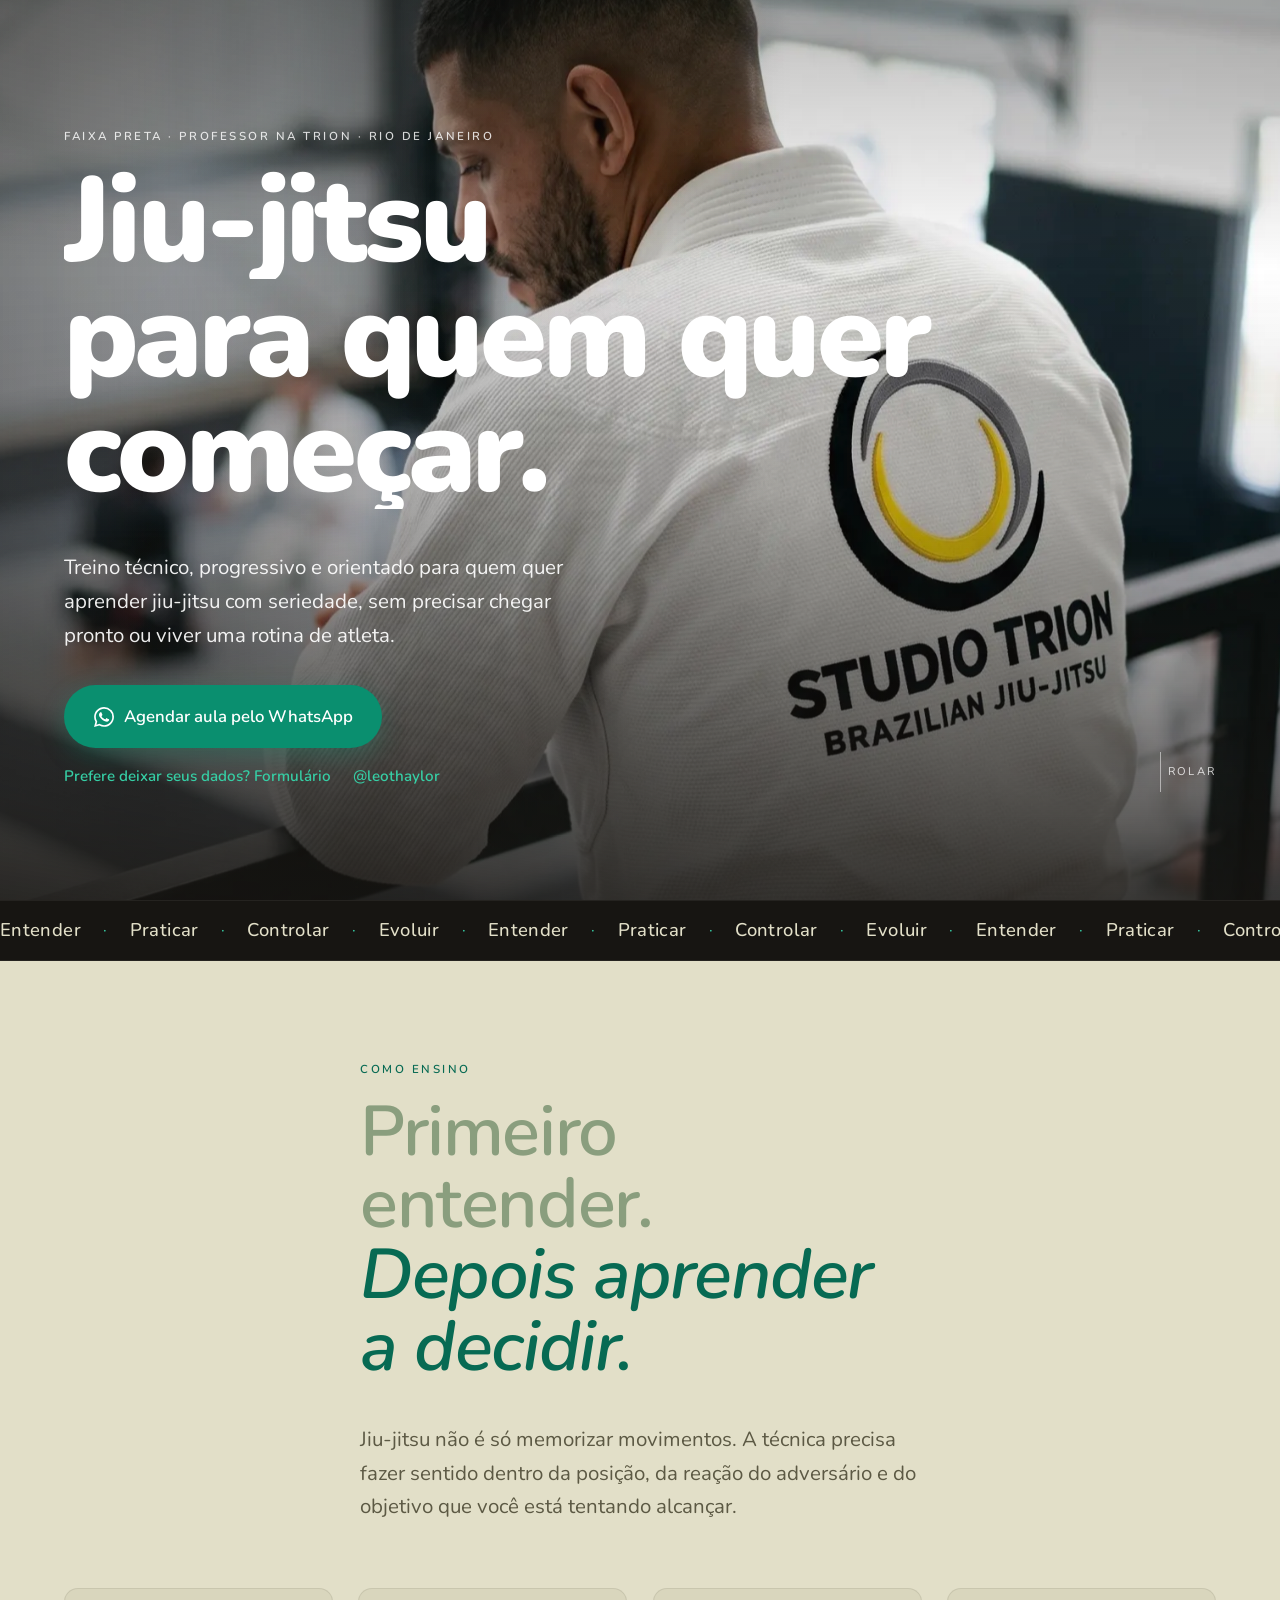
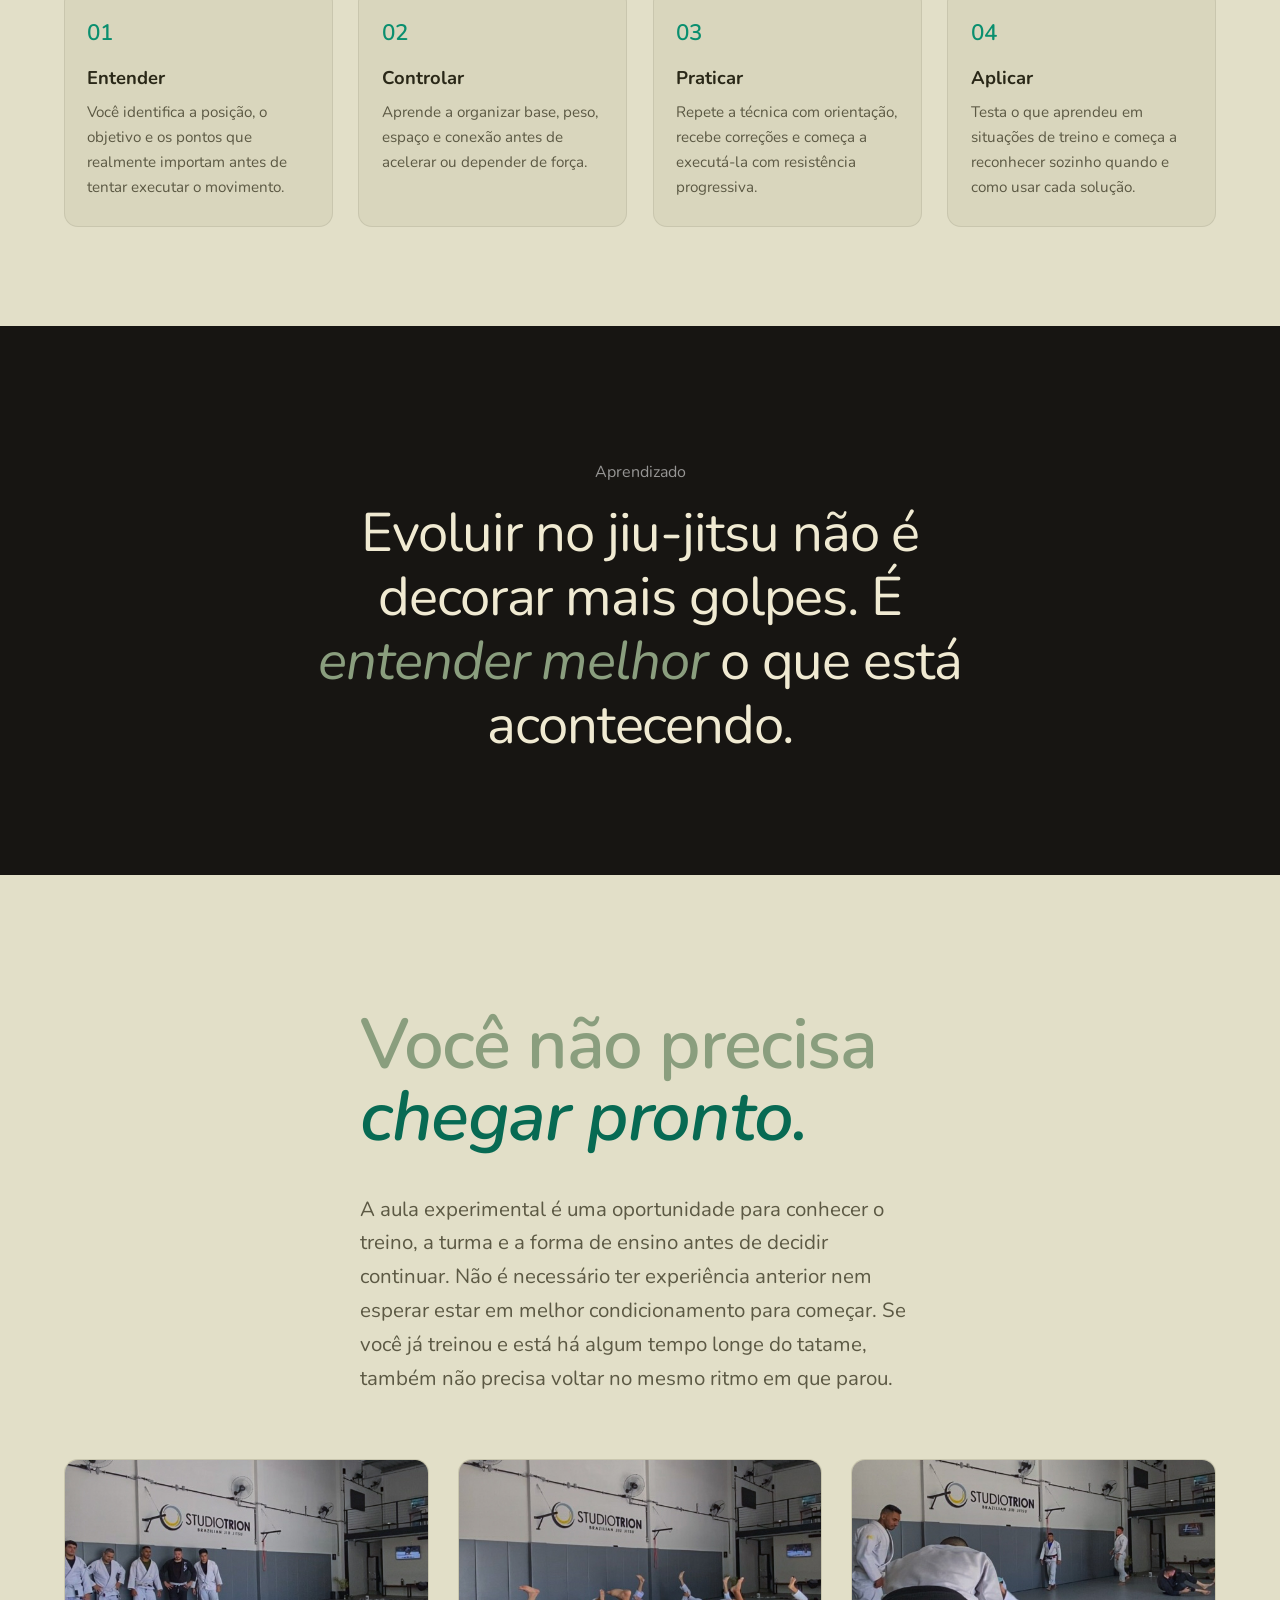
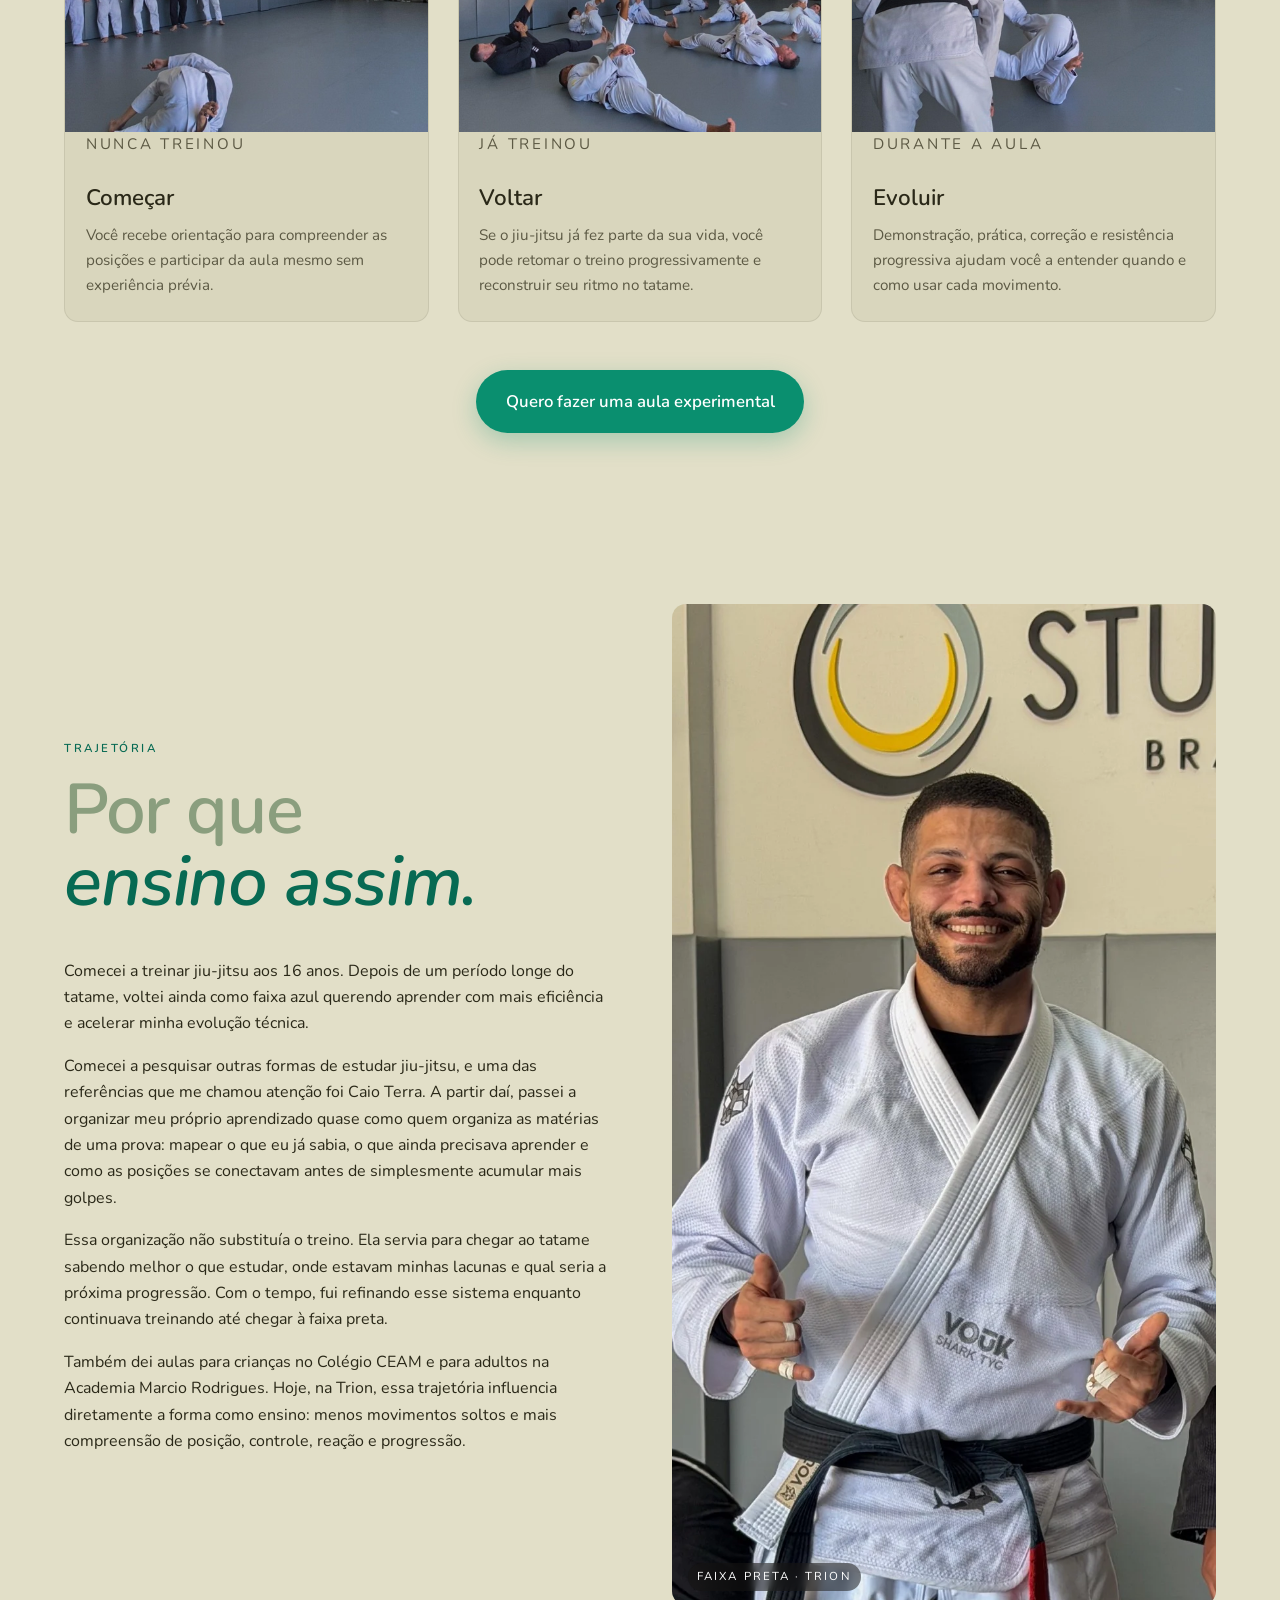
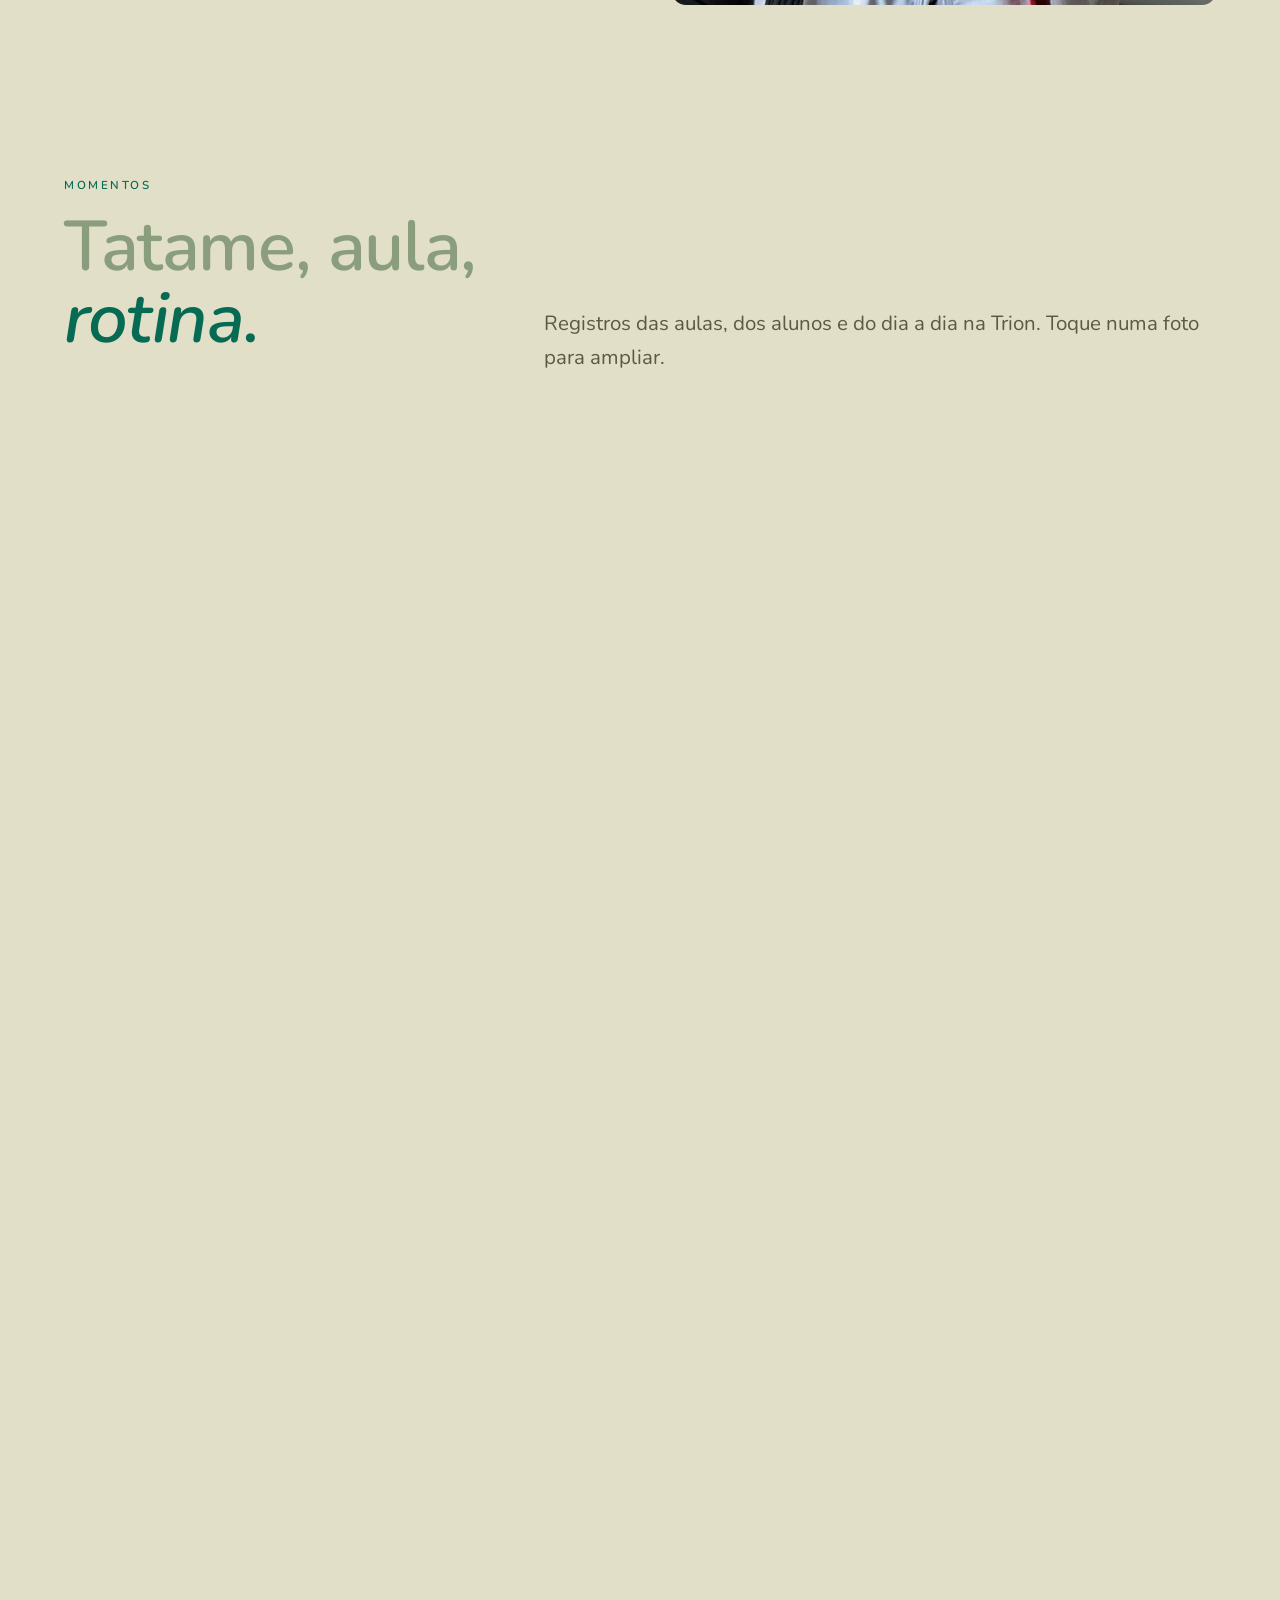
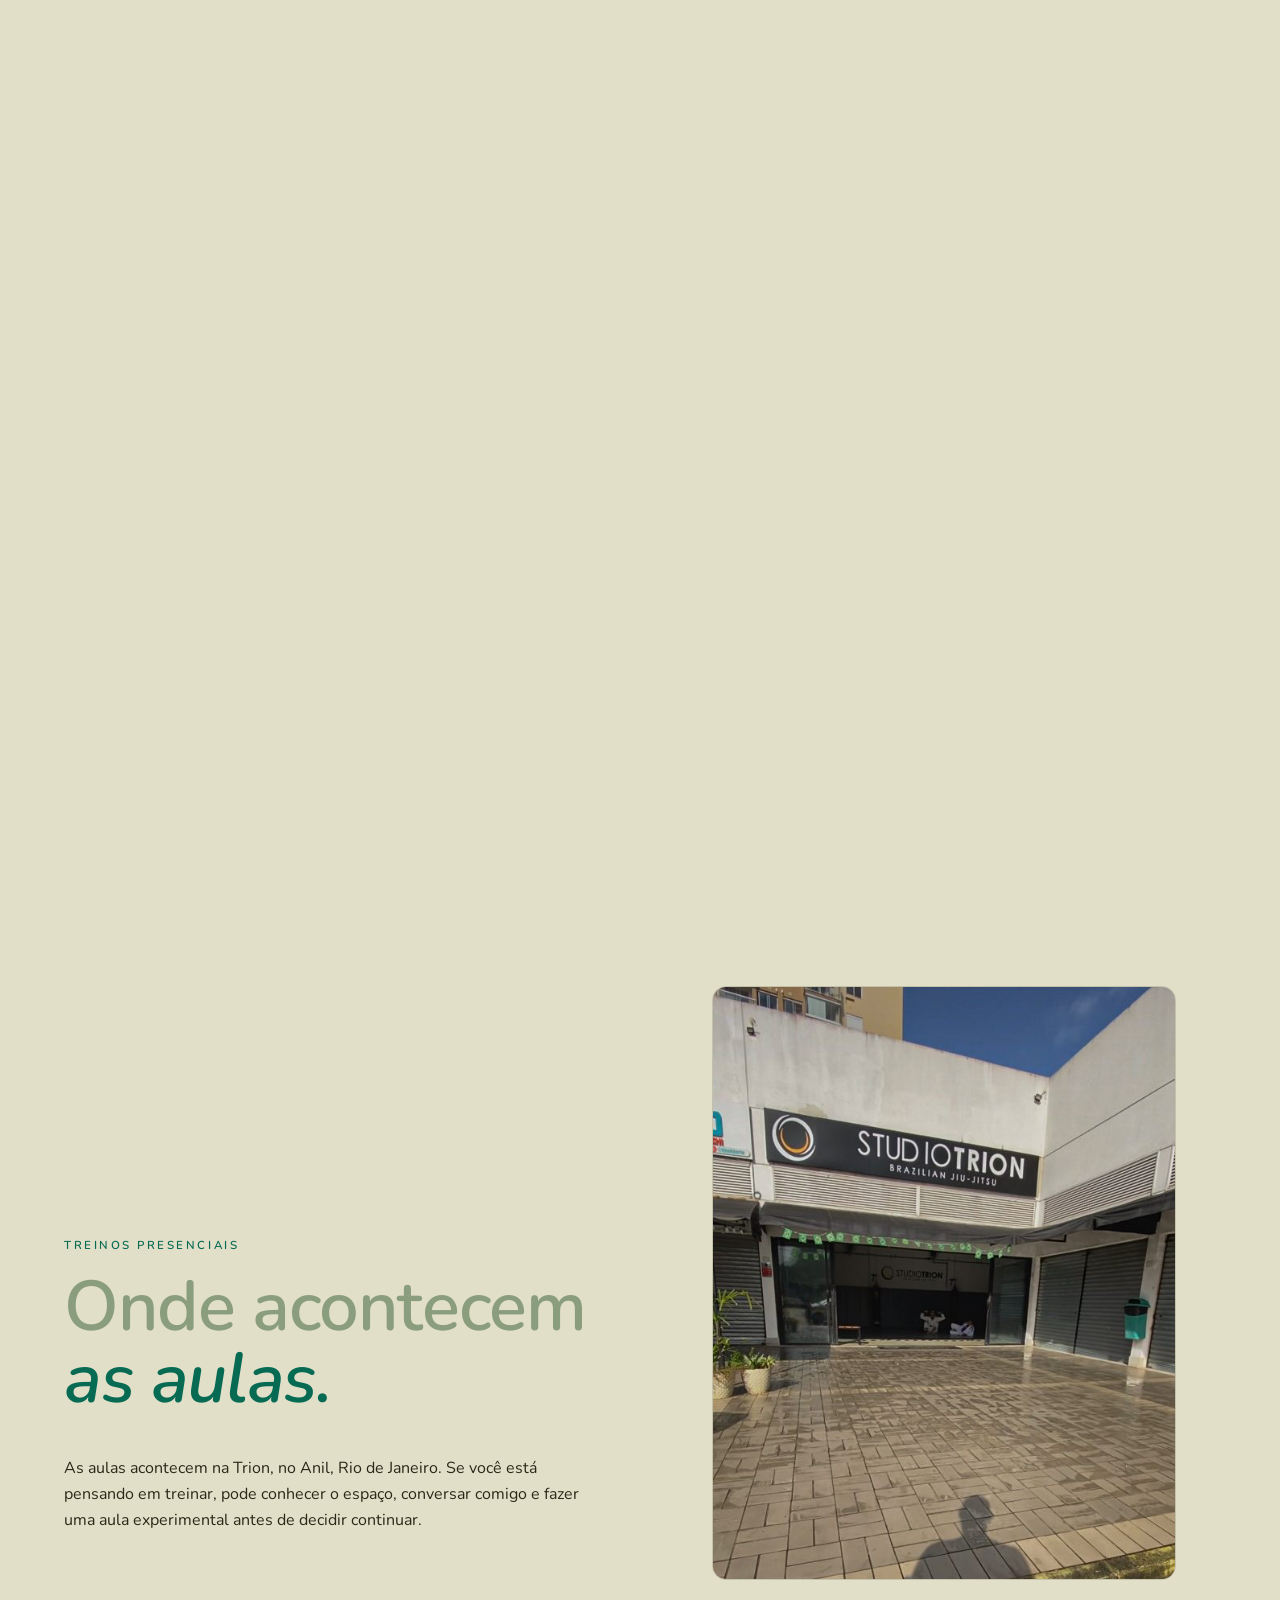
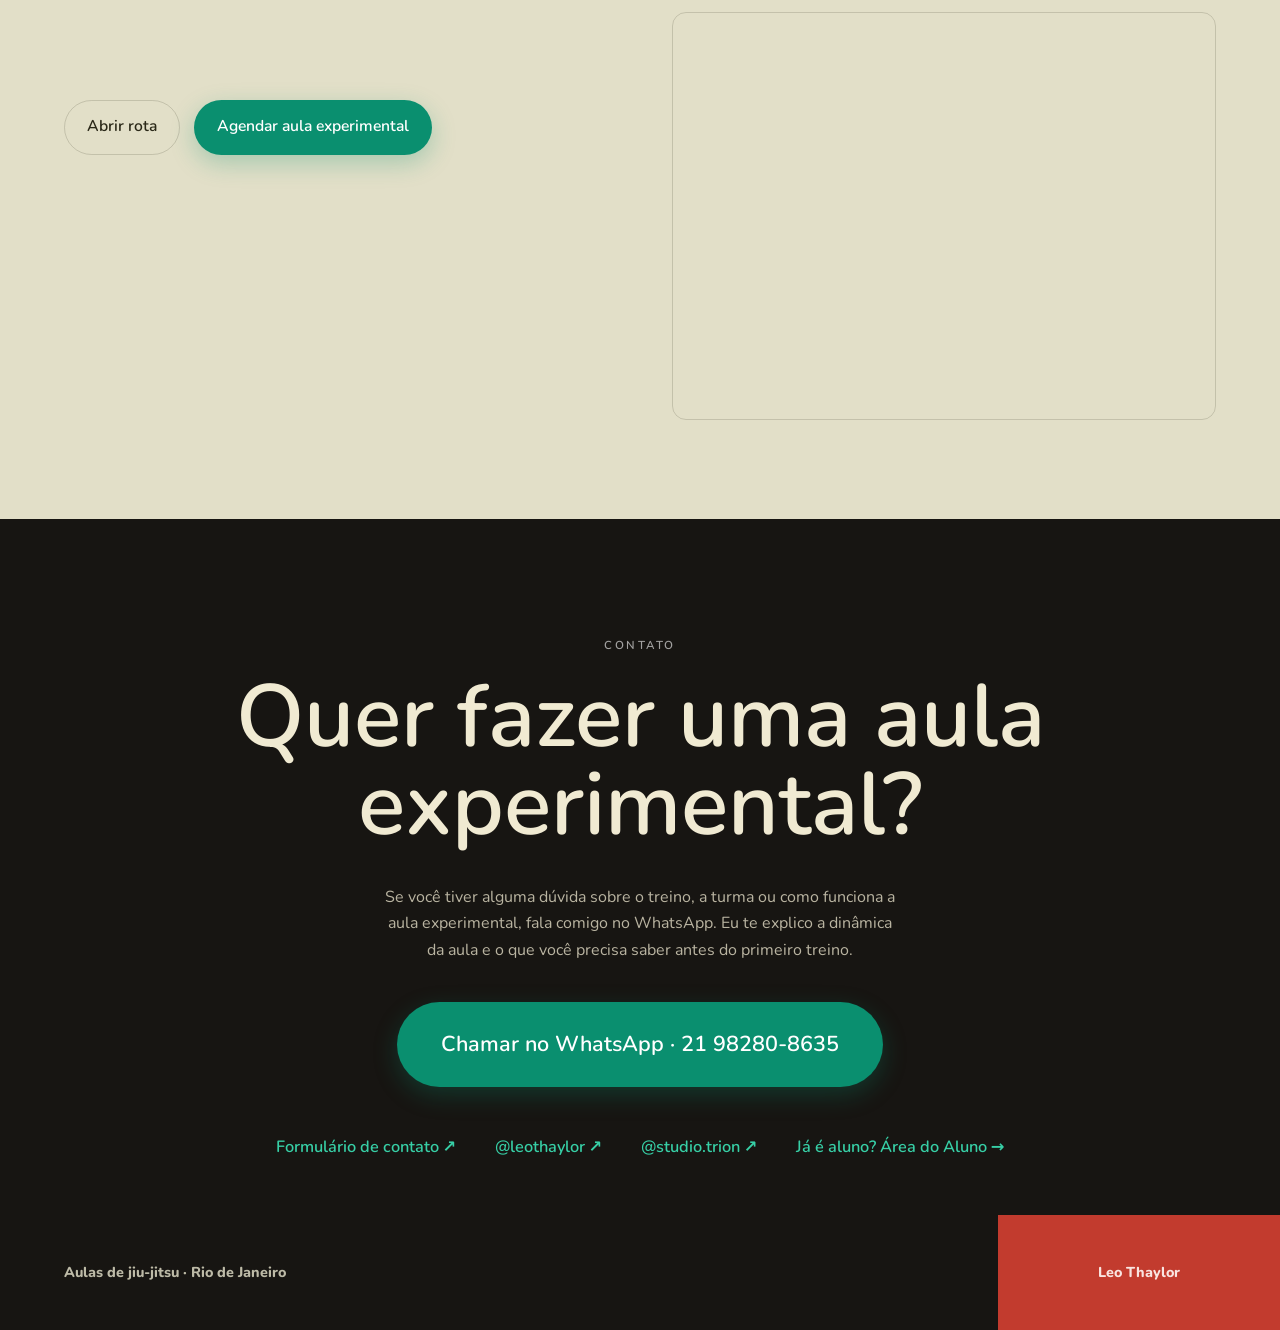
==== commit 3e182467: "Ajusta foto da Trion e CTA final" ====
--- a/index.html
+++ b/index.html
@@ -208,8 +208,8 @@
           </div>
         </div>
         <div class="place__visuals" data-reveal>
-          <figure class="place__photo">
-            <img src="./assets/images/trion-entrada.jpg" alt="Entrada da Studio Trion, no Anil, Rio de Janeiro" width="574" height="759" loading="lazy" decoding="async" onerror="this.closest('.place__photo').hidden=true" />
+          <figure class="place__photo" style="aspect-ratio:auto;">
+            <img src="./assets/images/trion-entrada.jpg" alt="Entrada da Studio Trion, no Anil, Rio de Janeiro" width="574" height="759" loading="lazy" decoding="async" style="width:100%;height:auto;display:block;object-fit:contain;" onerror="this.closest('.place__photo').hidden=true" />
           </figure>
           <div class="place__map">
             <iframe title="Mapa da Studio Trion" src="https://www.google.com/maps?q=Estrada%20do%20Engenho%20D%27Agua%201375%20Anil%20Rio%20de%20Janeiro&output=embed" loading="lazy" referrerpolicy="no-referrer-when-downgrade"></iframe>
@@ -221,8 +221,8 @@
     <!-- ============ RODAPÉ / CONTATO ============ -->
     <footer id="contato" class="foot" data-scene>
       <p class="marker marker--light" data-reveal>Contato</p>
-      <h2 class="foot__title" data-reveal>Quer conhecer uma aula?</h2>
-      <p class="foot__lead" data-reveal>Se você ainda tem alguma dúvida, fala comigo. Me conta um pouco da sua situação e eu te explico como funciona a turma. Depois você decide se quer conhecer uma aula.</p>
+      <h2 class="foot__title" data-reveal>Quer fazer uma aula experimental?</h2>
+      <p class="foot__lead" data-reveal>Se você tiver alguma dúvida sobre o treino, a turma ou como funciona a aula experimental, fala comigo no WhatsApp. Eu te explico a dinâmica da aula e o que você precisa saber antes do primeiro treino.</p>
 
       <a class="btn btn--wa btn--xl" href="https://wa.me/5521982808635?text=Ol%C3%A1%2C%20Leo.%20Vim%20pelo%20seu%20site%20e%20gostaria%20de%20agendar%20uma%20aula%20experimental%20de%20jiu-jitsu%20na%20Trion." target="_blank" rel="noopener noreferrer" data-reveal>
         Chamar no WhatsApp · 21 98280-8635
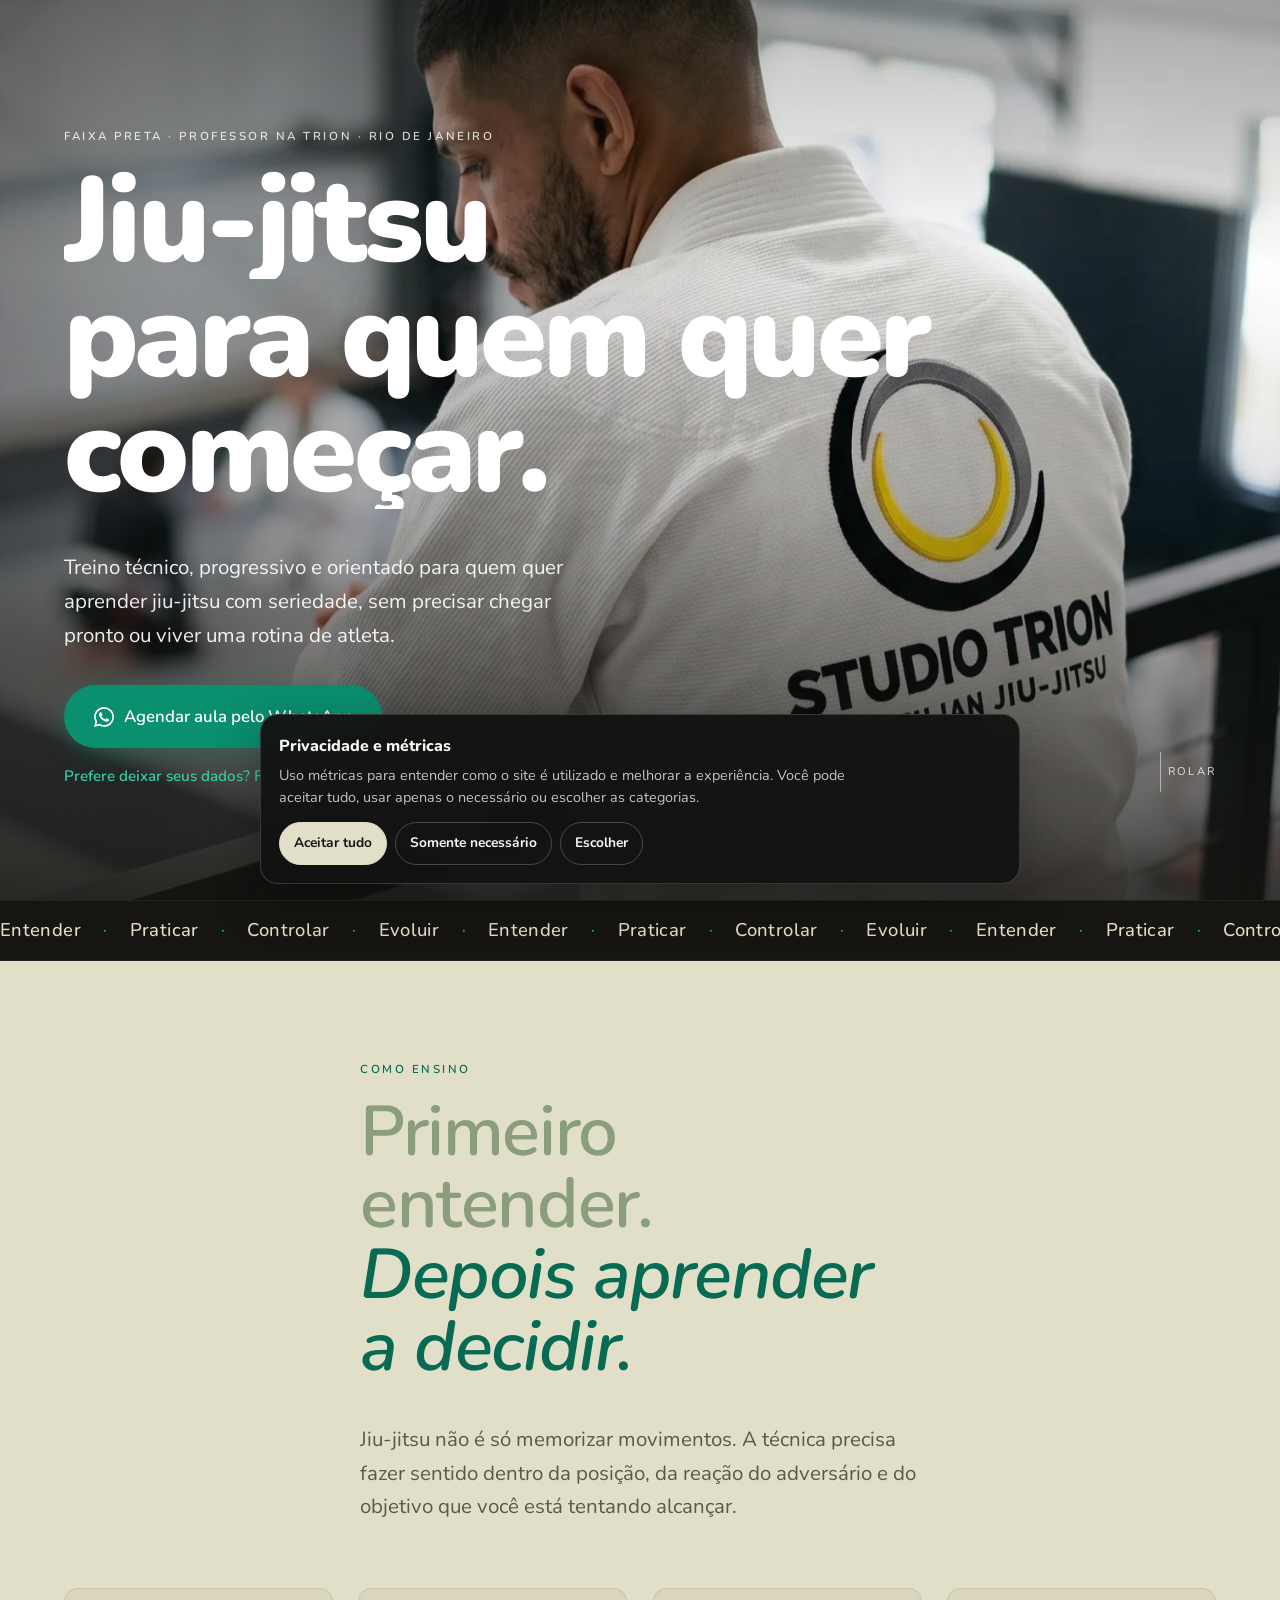
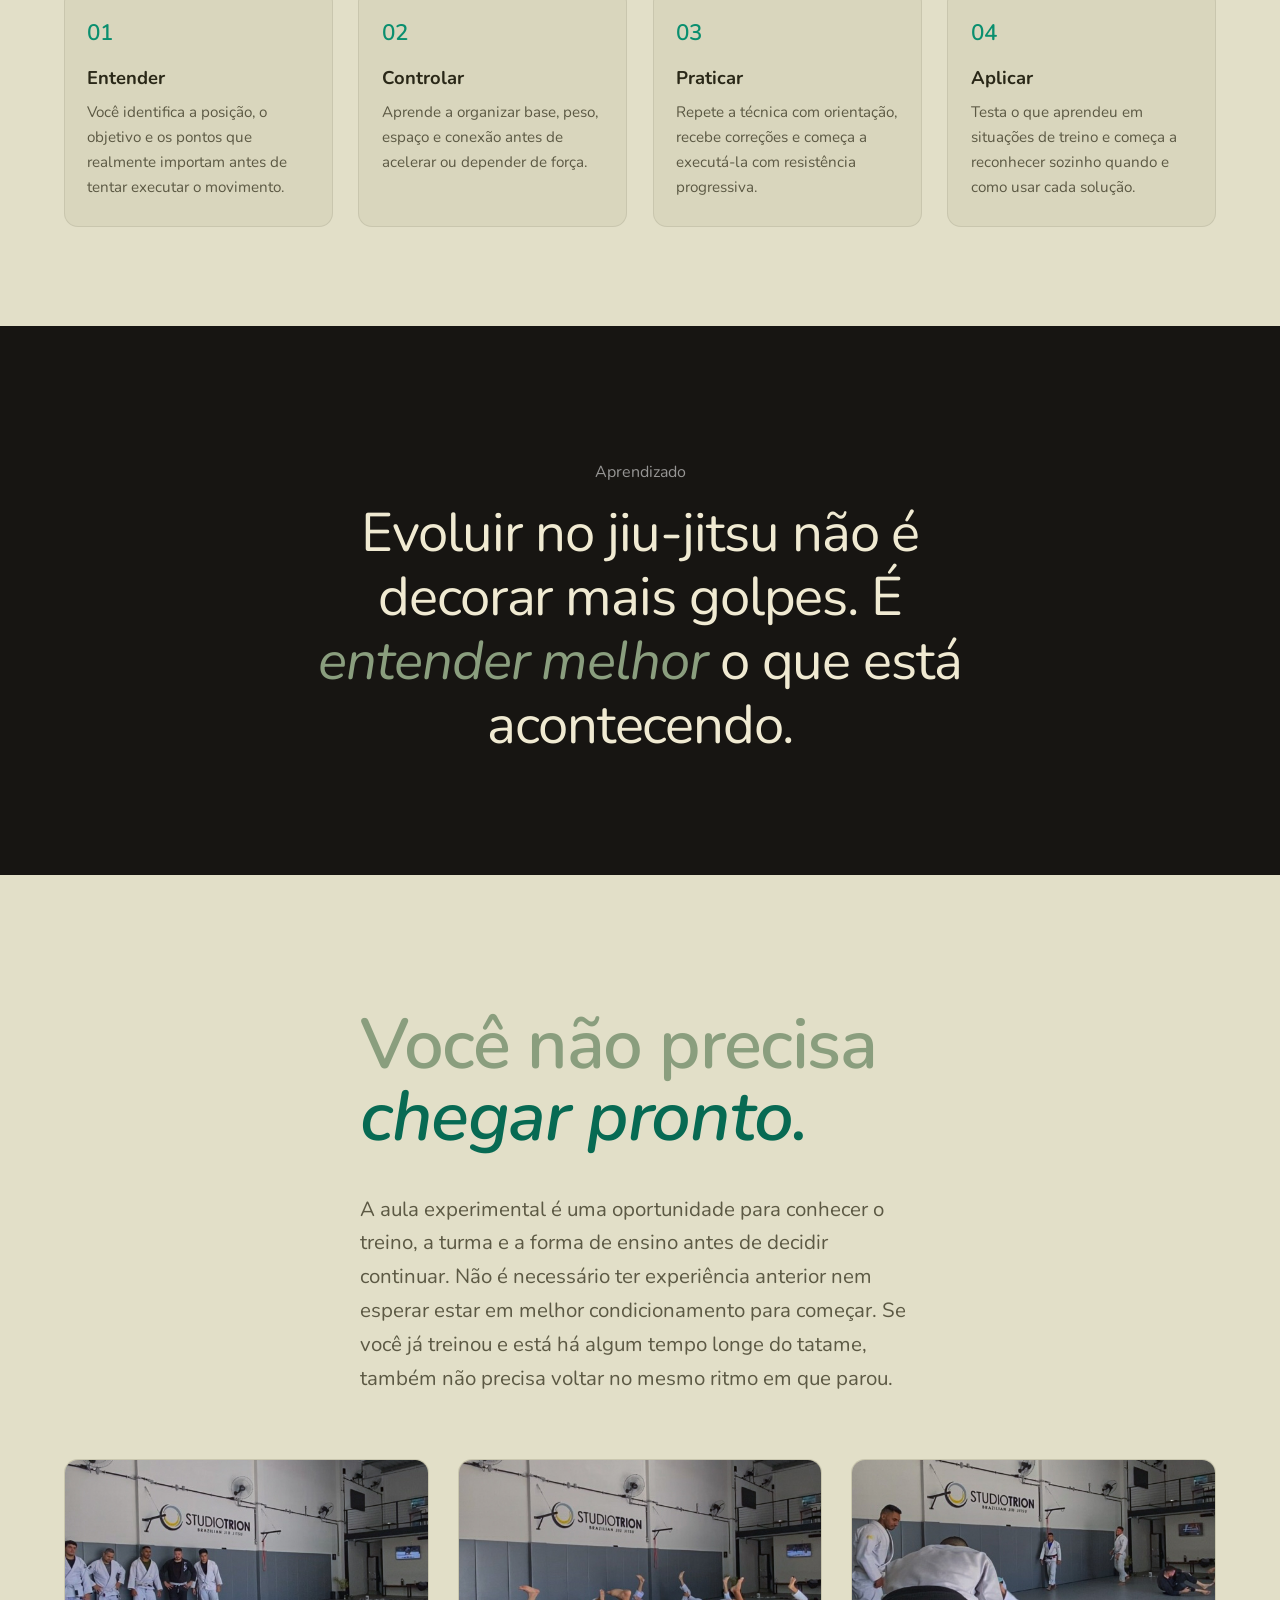
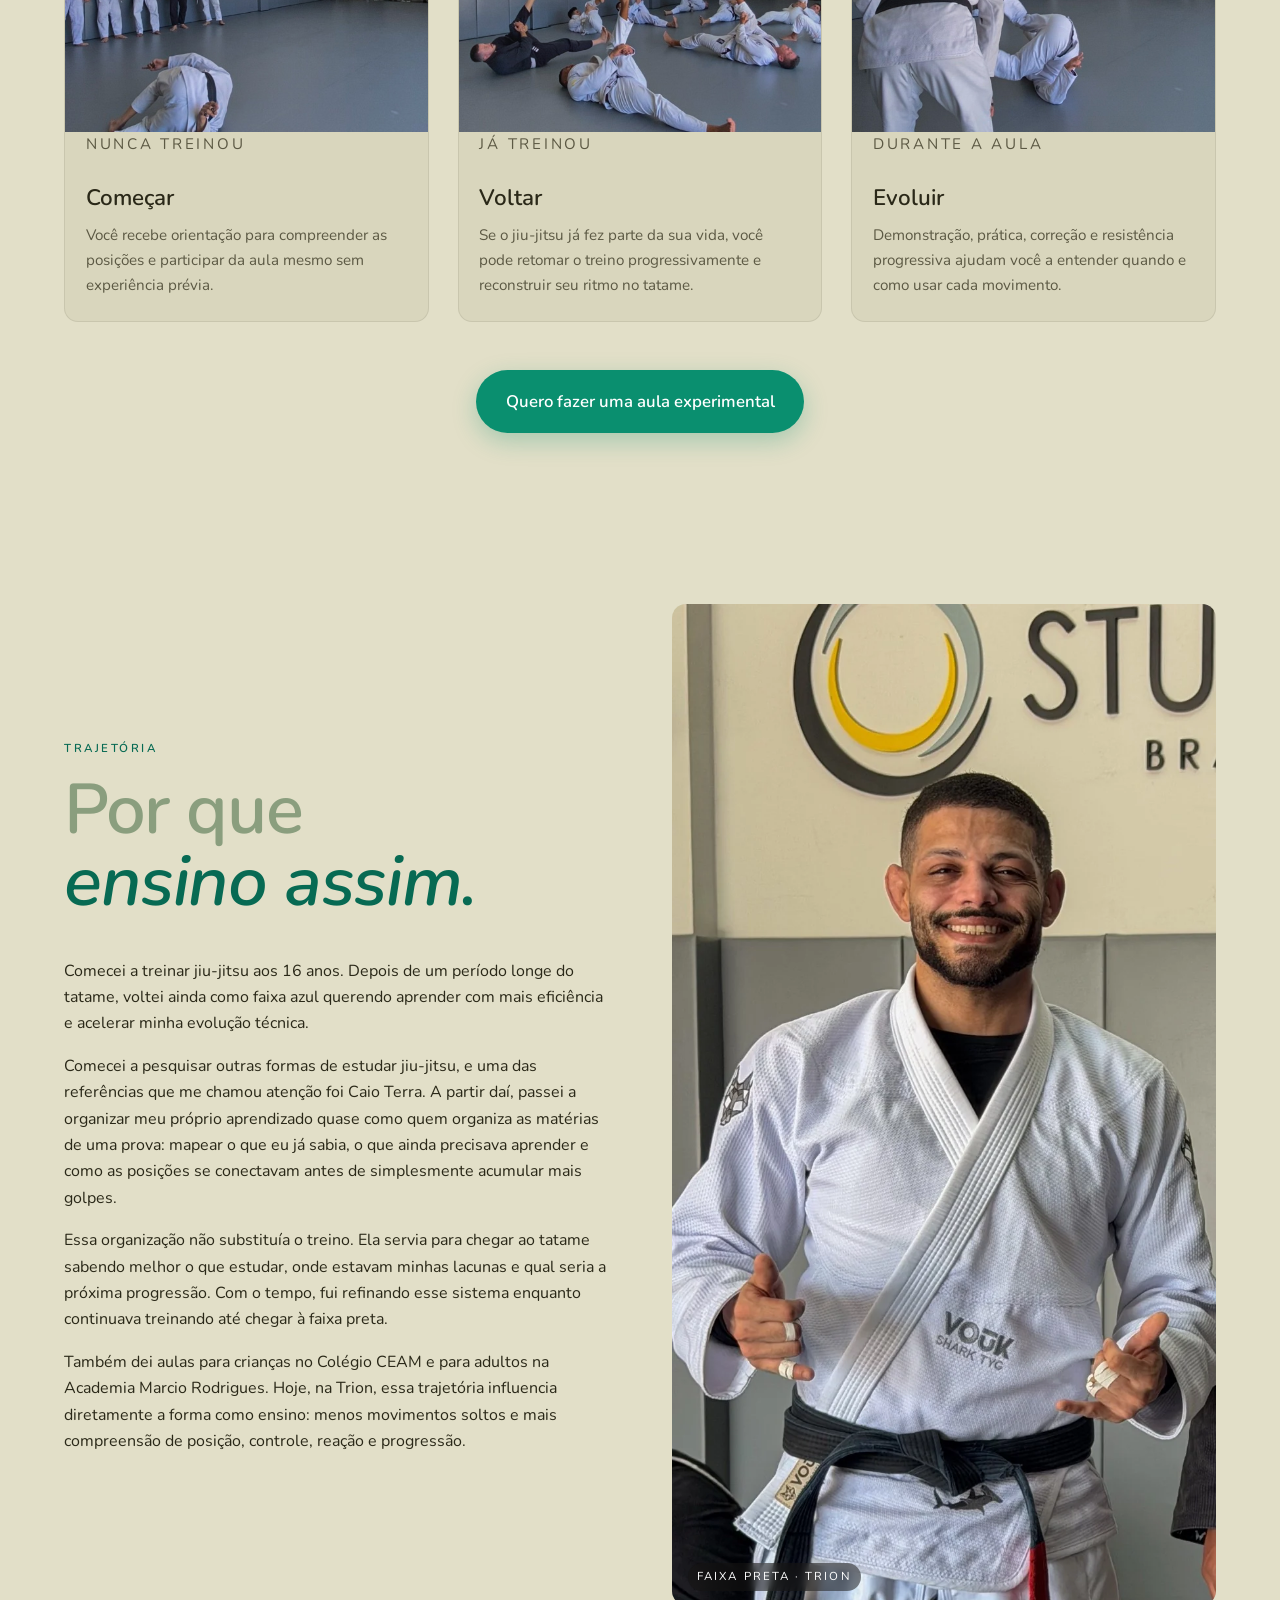
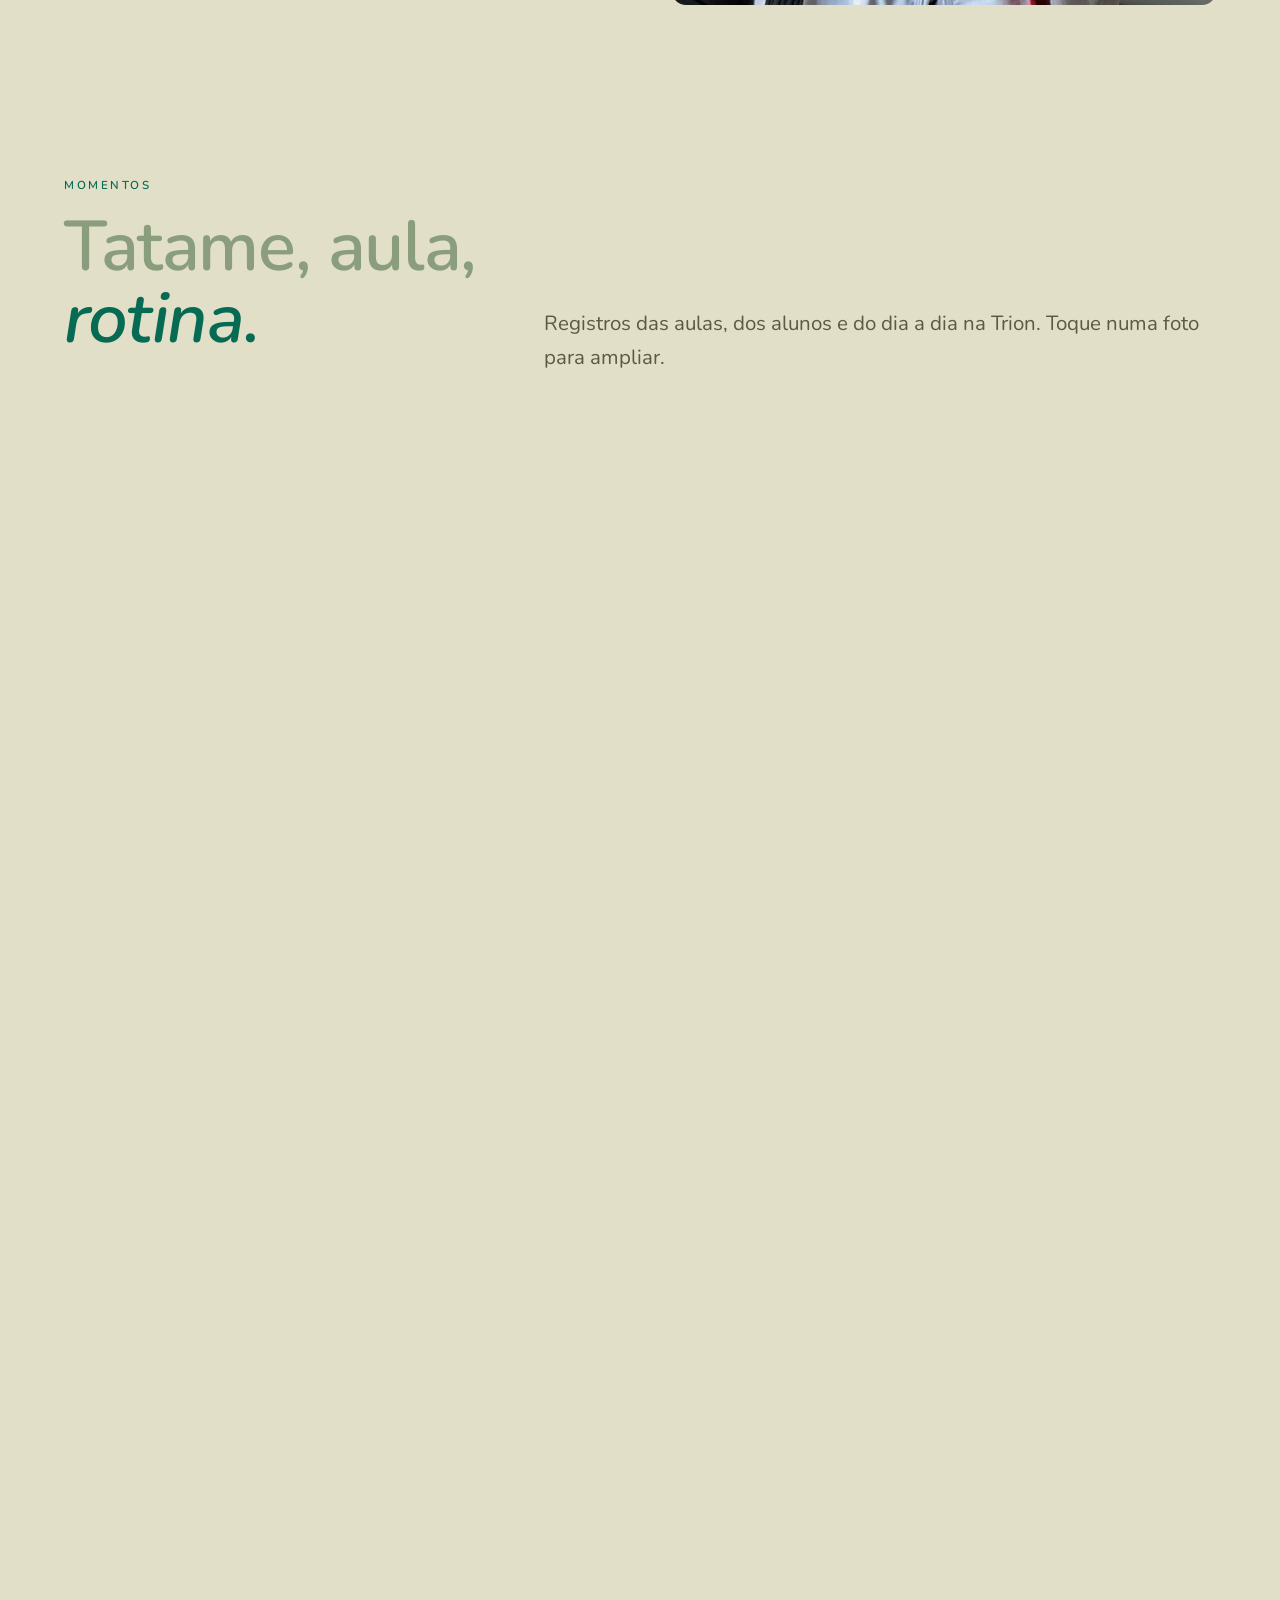
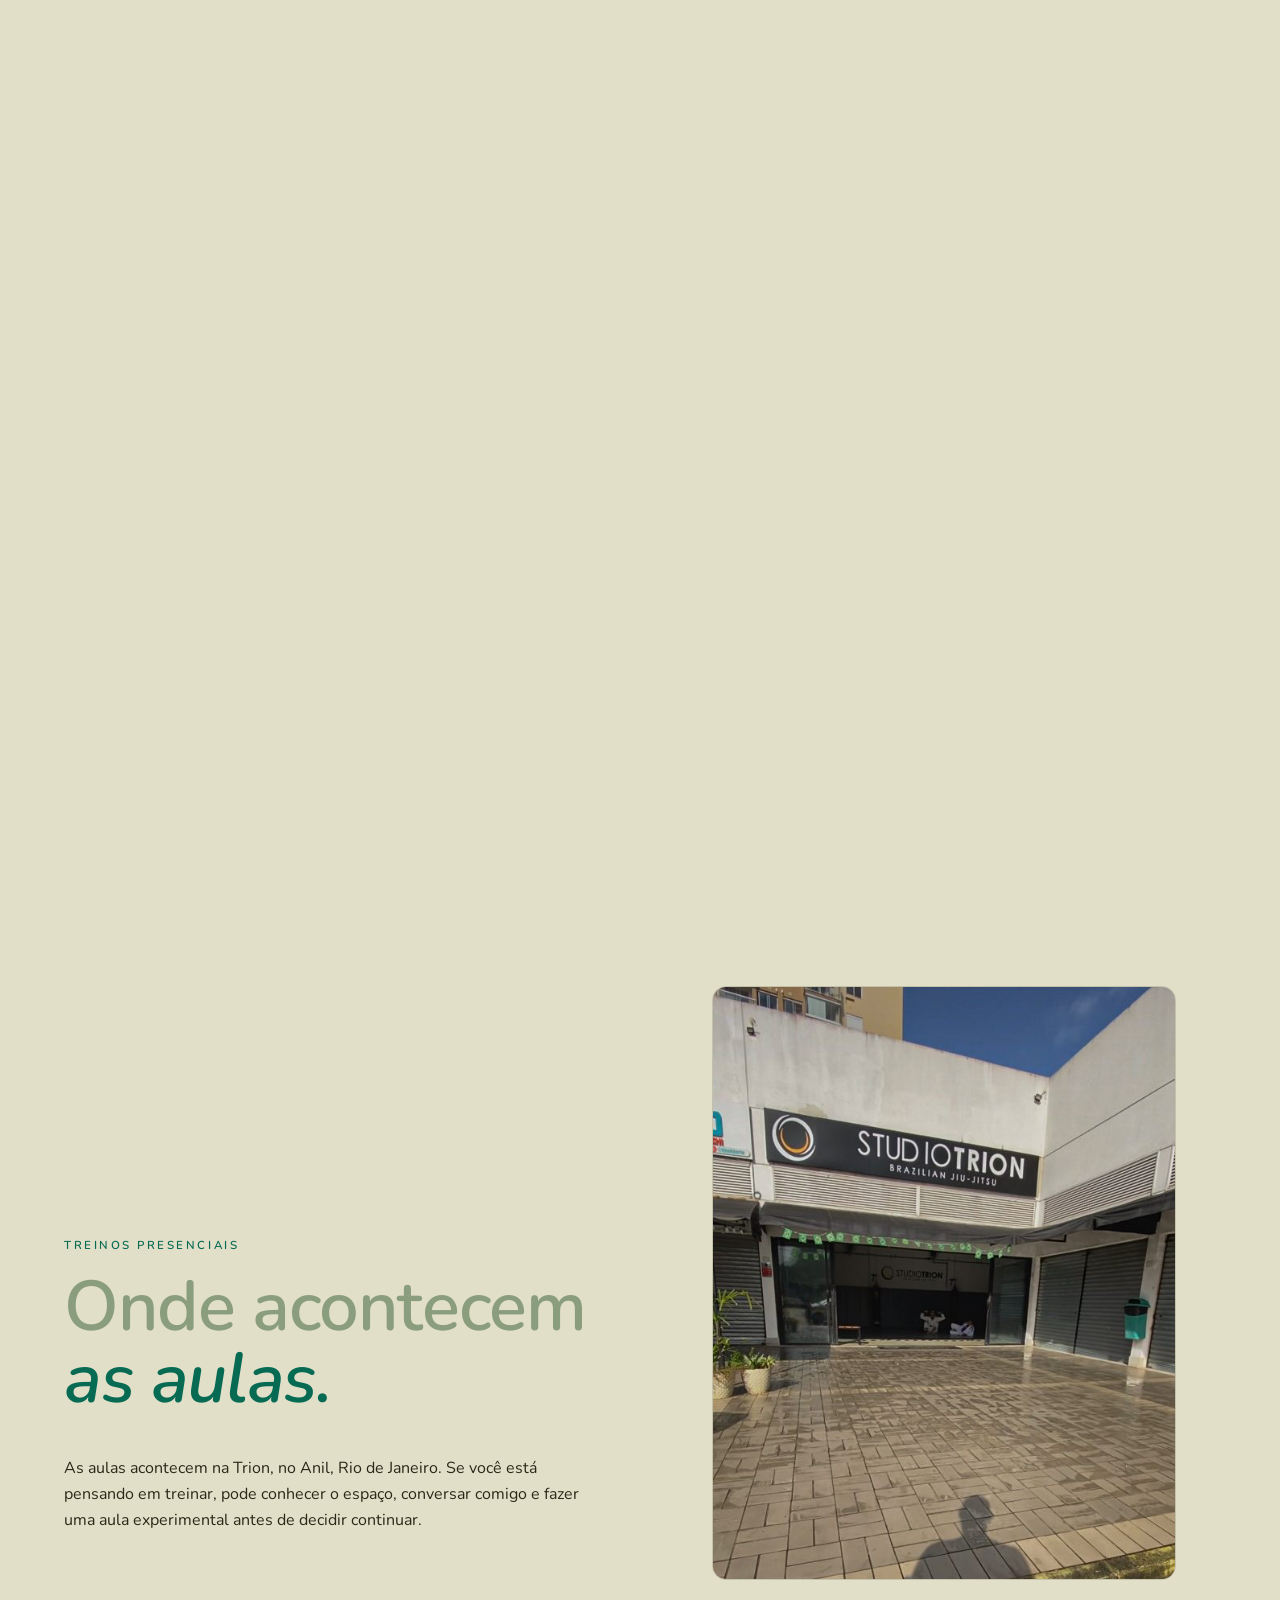
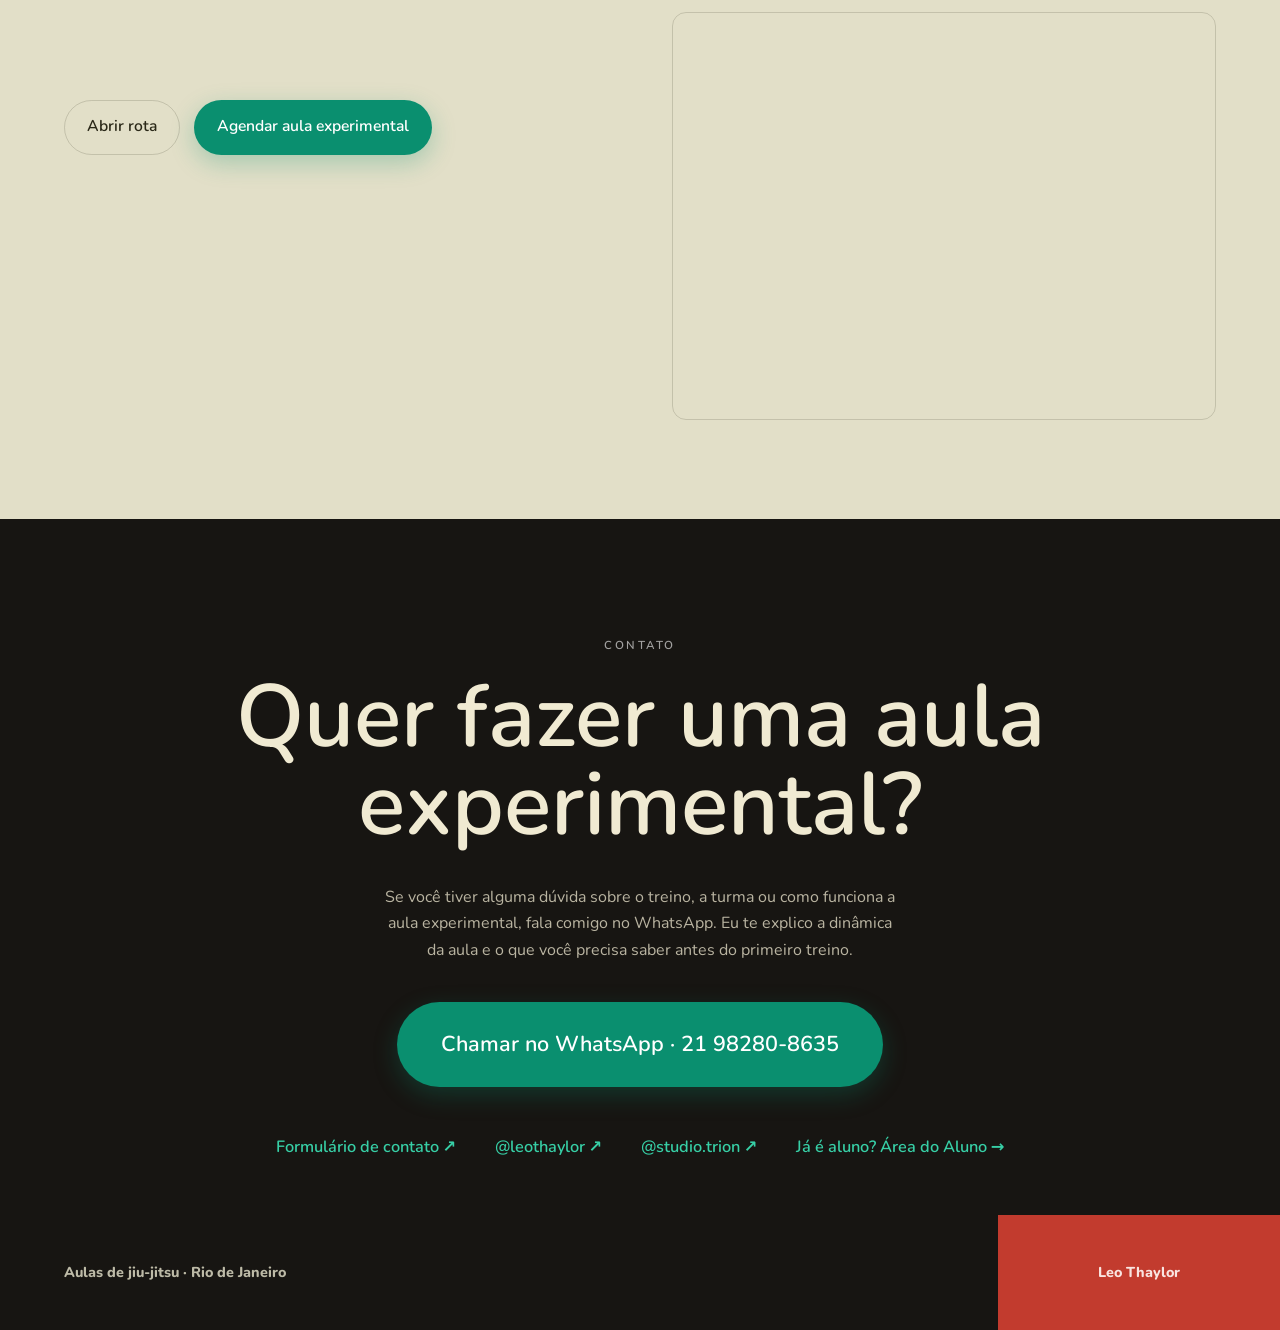
==== commit 4e9c3385: "feat: enable isolated consent-based tracking on production site" ====
--- a/index.html
+++ b/index.html
@@ -4,10 +4,9 @@
     <meta charset="UTF-8" />
     <meta name="viewport" content="width=device-width, initial-scale=1.0" />
 
-    <!--
-      [V2-DEV] Rastreamento NEUTRALIZADO nesta cópia de desenvolvimento.
-      Reconstrução seguirá TRACKING_MAP_CURRENT.md e só entra em PRODUÇÃO.
-    -->
+    <!-- Tracking LT BJJ: origem única; não duplicar GA4/Clarity/Meta em GTM ou app.js. -->
+    <link rel="stylesheet" href="./tracking-consent.css" />
+    <script defer src="./tracking-consent.js"></script>
 
     <title>Aulas de Jiu-Jitsu no Rio de Janeiro | Leo Thaylor</title>
     <meta name="description" content="Aulas de jiu-jitsu na Trion, no Anil. Ensino técnico, progressivo e orientado com Leo Thaylor, faixa preta, para quem quer começar ou retomar o treino." />
--- a/tracking-consent.css
+++ b/tracking-consent.css
@@ -0,0 +1,127 @@
+.lt-consent {
+  position: fixed;
+  left: 16px;
+  right: 16px;
+  bottom: 16px;
+  z-index: 99999;
+  display: flex;
+  justify-content: center;
+  pointer-events: none;
+  font-family: Nunito, system-ui, -apple-system, BlinkMacSystemFont, "Segoe UI", sans-serif;
+}
+
+.lt-consent__body {
+  width: min(760px, 100%);
+  padding: 18px;
+  border: 1px solid rgba(255, 255, 255, 0.16);
+  border-radius: 18px;
+  background: rgba(18, 18, 18, 0.96);
+  color: #f7f6ef;
+  box-shadow: 0 16px 50px rgba(0, 0, 0, 0.32);
+  backdrop-filter: blur(14px);
+  pointer-events: auto;
+}
+
+.lt-consent__title {
+  margin: 0 0 6px;
+  font-size: 1rem;
+  font-weight: 800;
+}
+
+.lt-consent__copy {
+  margin: 0;
+  max-width: 68ch;
+  font-size: 0.9rem;
+  line-height: 1.5;
+  color: rgba(247, 246, 239, 0.78);
+}
+
+.lt-consent__choices {
+  display: grid;
+  gap: 8px;
+  margin-top: 14px;
+  padding-top: 14px;
+  border-top: 1px solid rgba(255, 255, 255, 0.12);
+}
+
+.lt-consent__choices[hidden] {
+  display: none;
+}
+
+.lt-consent__choices label {
+  display: flex;
+  align-items: flex-start;
+  gap: 9px;
+  font-size: 0.88rem;
+  line-height: 1.4;
+}
+
+.lt-consent__choices input {
+  margin-top: 3px;
+}
+
+.lt-consent__actions {
+  display: flex;
+  flex-wrap: wrap;
+  gap: 8px;
+  margin-top: 14px;
+}
+
+.lt-consent__btn {
+  min-height: 40px;
+  padding: 9px 14px;
+  border: 1px solid rgba(255, 255, 255, 0.22);
+  border-radius: 999px;
+  background: transparent;
+  color: inherit;
+  font: inherit;
+  font-size: 0.86rem;
+  font-weight: 700;
+  cursor: pointer;
+}
+
+.lt-consent__btn:hover,
+.lt-consent__btn:focus-visible {
+  border-color: rgba(255, 255, 255, 0.5);
+}
+
+.lt-consent__btn--primary {
+  background: #e2dfc8;
+  border-color: #e2dfc8;
+  color: #171717;
+}
+
+.lt-consent__btn[hidden] {
+  display: none;
+}
+
+@media (max-width: 640px) {
+  .lt-consent {
+    left: 10px;
+    right: 10px;
+    bottom: 10px;
+  }
+
+  .lt-consent__body {
+    padding: 15px;
+    border-radius: 15px;
+  }
+
+  .lt-consent__actions {
+    display: grid;
+    grid-template-columns: 1fr 1fr;
+  }
+
+  .lt-consent__btn {
+    width: 100%;
+  }
+}
+
+@media (prefers-reduced-motion: reduce) {
+  .lt-consent *,
+  .lt-consent *::before,
+  .lt-consent *::after {
+    scroll-behavior: auto !important;
+    transition: none !important;
+  }
+}
--- a/styles.css
+++ b/styles.css
@@ -21,12 +21,21 @@
 }
 
 *,*::before,*::after{box-sizing:border-box}
-html{-webkit-text-size-adjust:100%}
-html{scroll-behavior:smooth}
+html{
+  -webkit-text-size-adjust:100%;
+  scroll-behavior:smooth;
+  width:100%; max-width:100%; overflow-x:hidden;
+  overscroll-behavior-x:none;
+}
 body{
   margin:0; background:var(--paper); color:var(--ink);
   font-family:var(--sans); font-size:clamp(16px,1.05vw,18px);
-  line-height:1.65; -webkit-font-smoothing:antialiased; overflow-x:hidden;
+  line-height:1.65; -webkit-font-smoothing:antialiased;
+  width:100%; max-width:100%; overflow-x:hidden;
+  overscroll-behavior-x:none;
+}
+@supports (overflow:clip){
+  html,body{overflow-x:clip}
 }
 img{max-width:100%; display:block}
 a{color:inherit; text-decoration:none}
@@ -136,7 +145,7 @@
 @keyframes scrolldrip{0%{transform:translateY(-100%)}60%,100%{transform:translateY(100%)}}
 
 /* ---------- Marquee ---------- */
-.marquee{background:var(--dark); color:var(--paper); overflow:hidden; padding:.9rem 0; border-block:1px solid rgba(255,255,255,.06)}
+.marquee{background:var(--dark); color:var(--paper); overflow:hidden; max-width:100%; padding:.9rem 0; border-block:1px solid rgba(255,255,255,.06)}
 .marquee__track{
   display:flex; width:max-content; white-space:nowrap; will-change:transform;
   transform:translate3d(0,0,0); animation:marq 26s linear infinite; animation-play-state:paused;
@@ -228,7 +237,8 @@
 }
 
 /* Cena 5 — galeria horizontal */
-.scene--moments{max-width:none; padding-inline:0}
+.scene--moments{max-width:none; padding-inline:0; overflow-x:hidden}
+@supports (overflow:clip){.scene--moments{overflow-x:clip}}
 .scene--moments .scene__head{padding-inline:var(--pad); max-width:var(--maxw); margin-left:auto; margin-right:auto; width:100%}
 .gallery{overflow-x:auto; overflow-y:hidden; scroll-snap-type:x mandatory; -webkit-overflow-scrolling:touch; scrollbar-width:none}
 .gallery::-webkit-scrollbar{display:none}
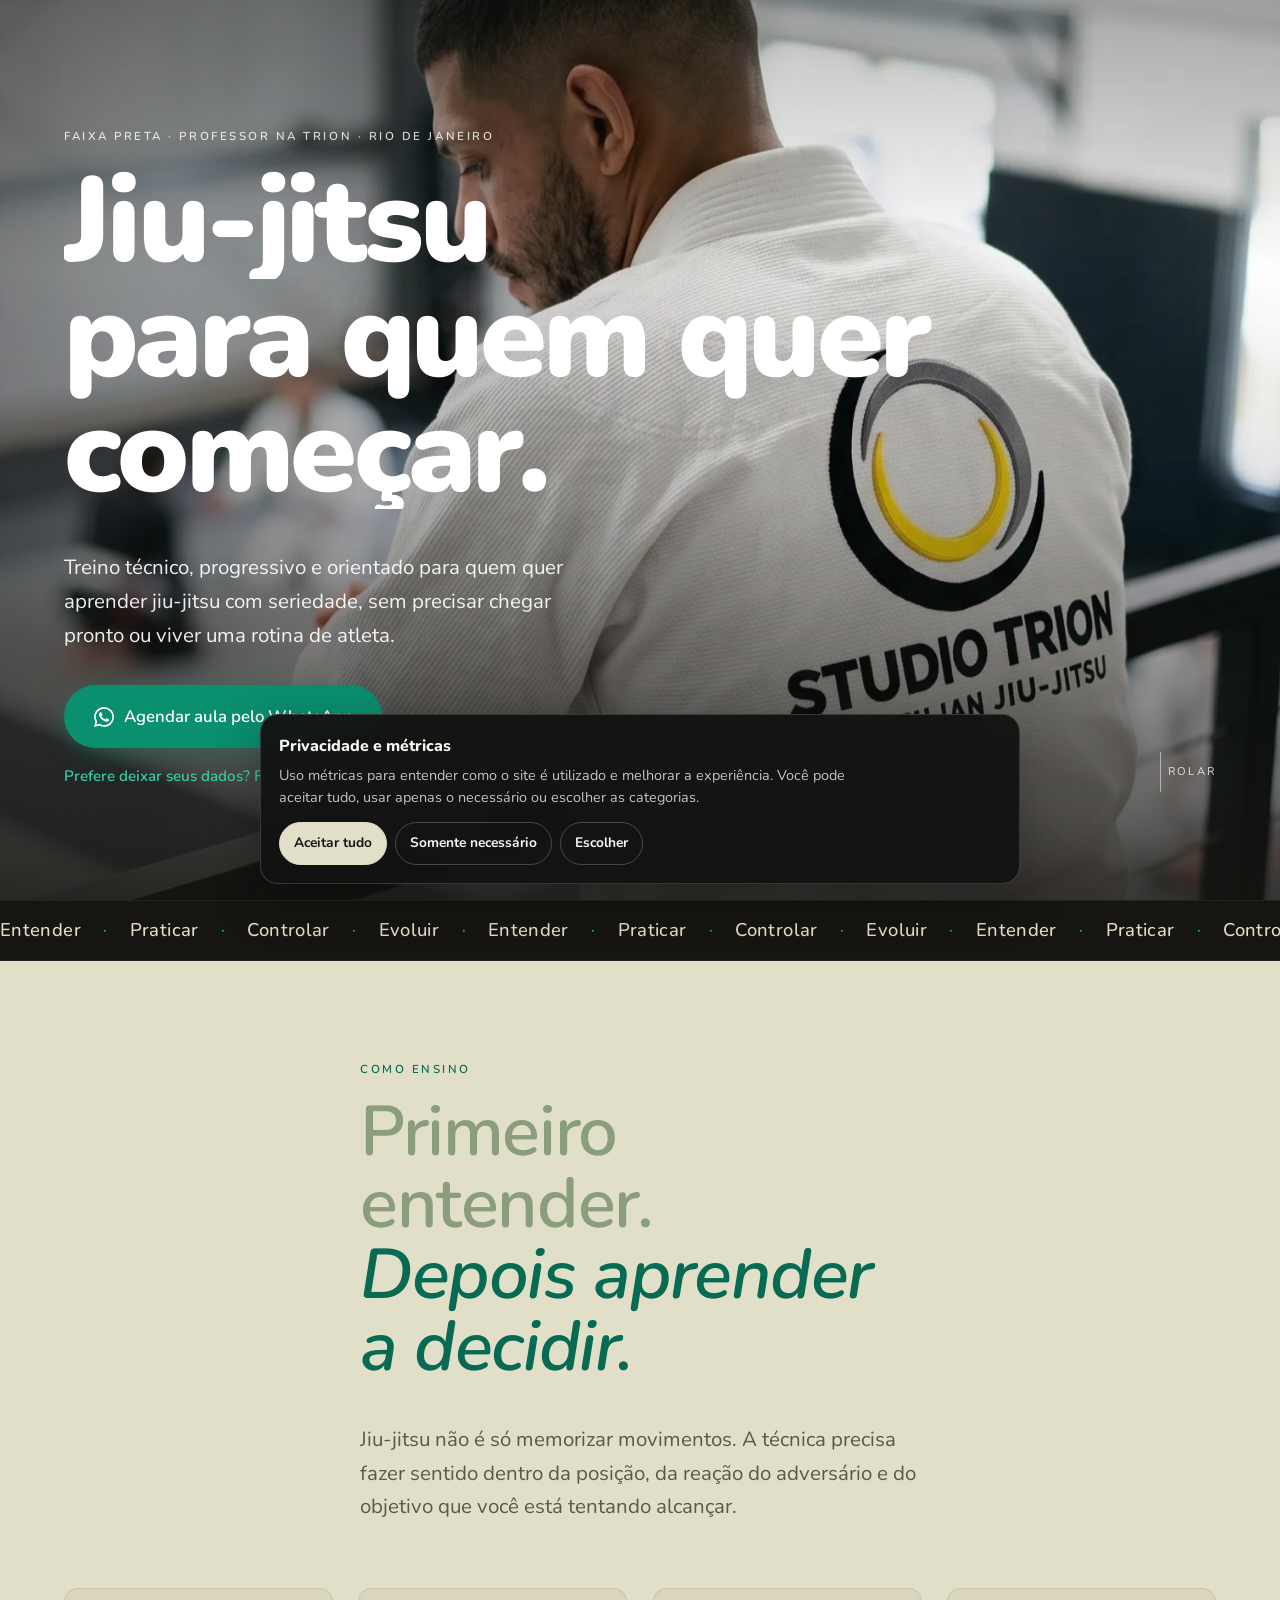
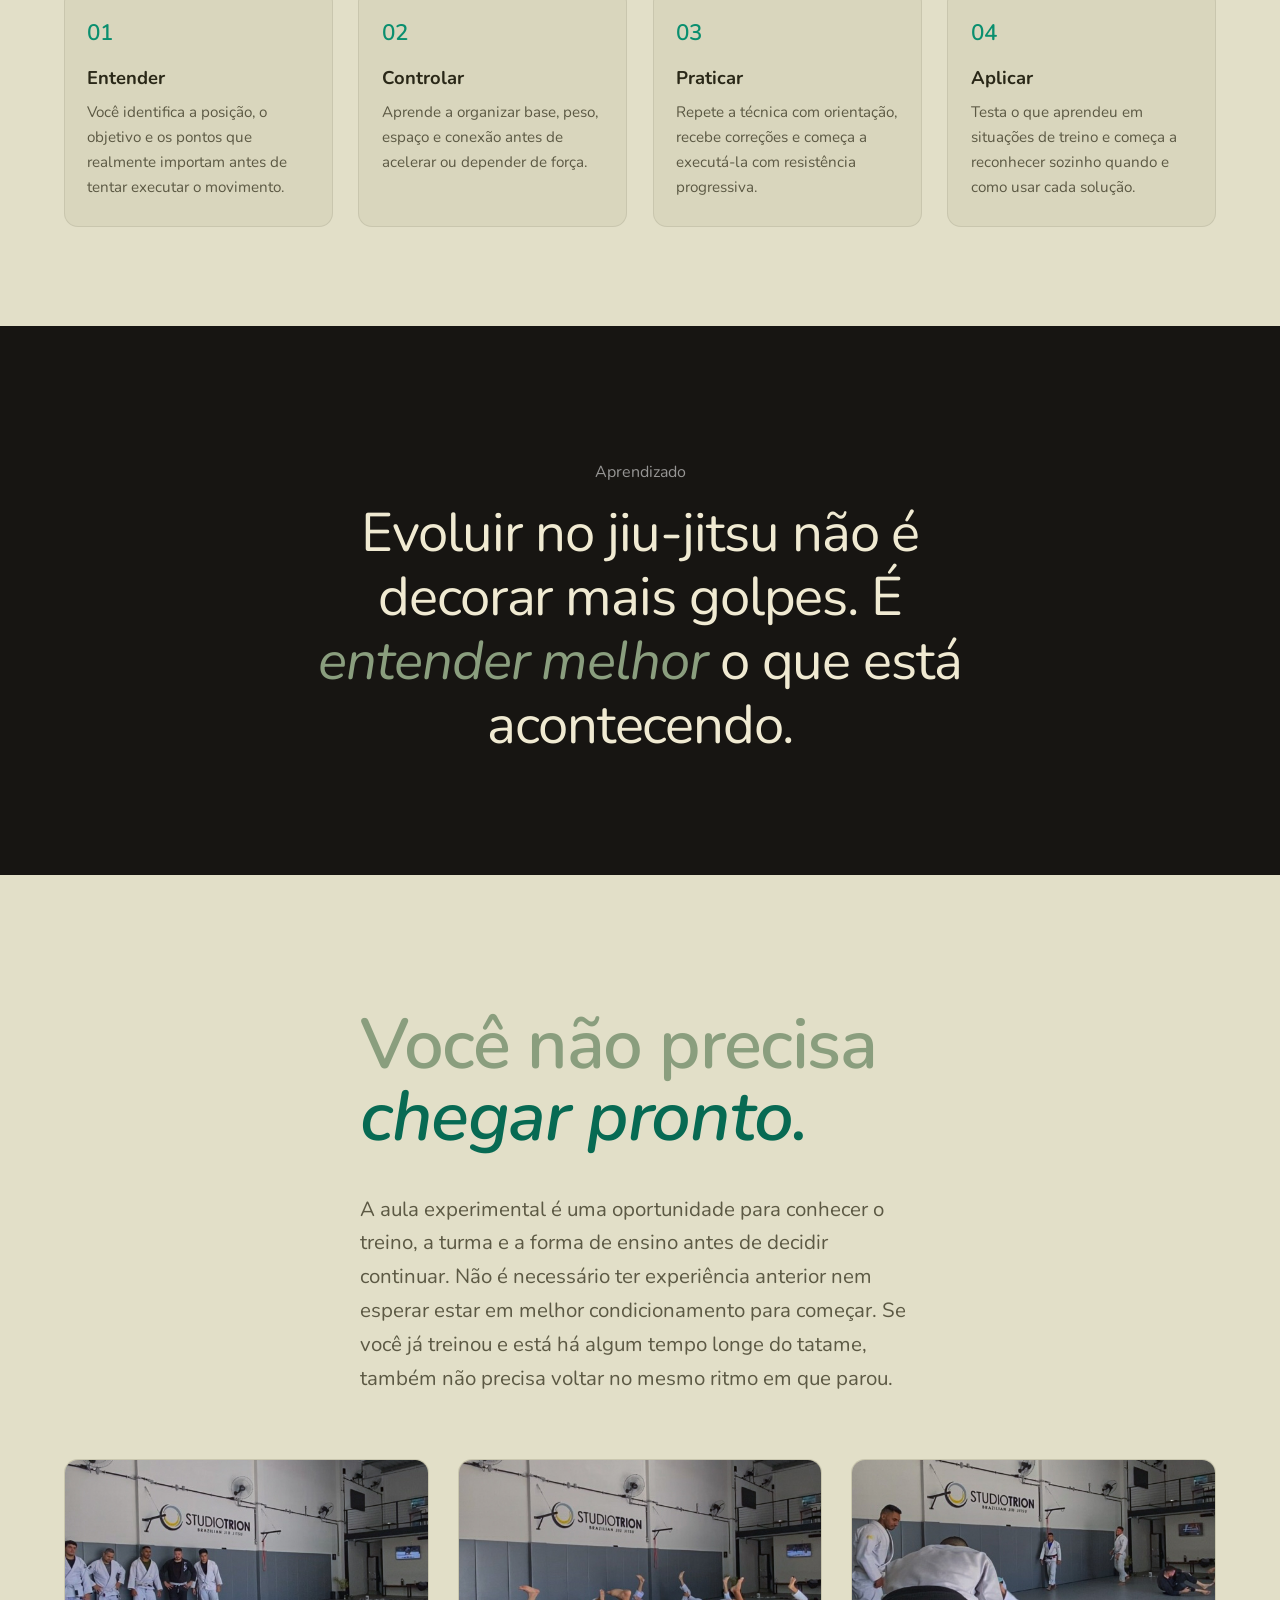
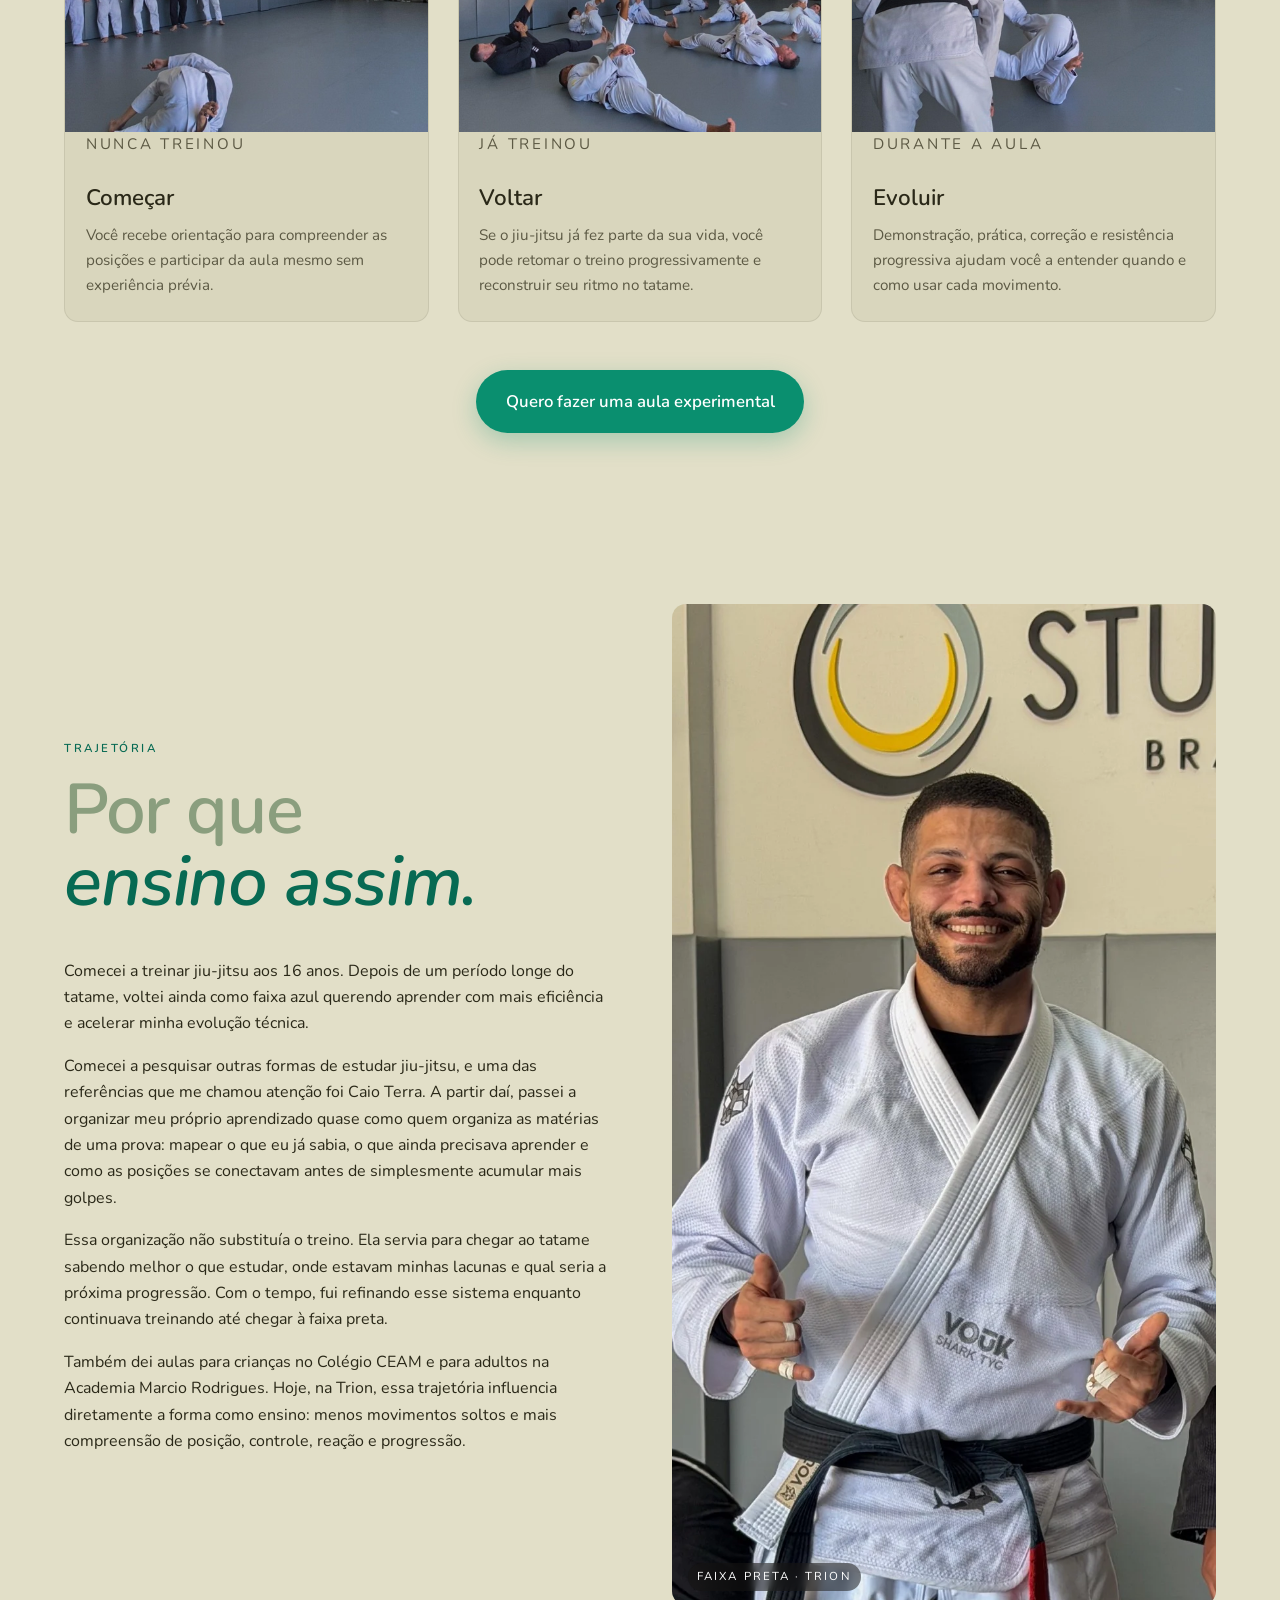
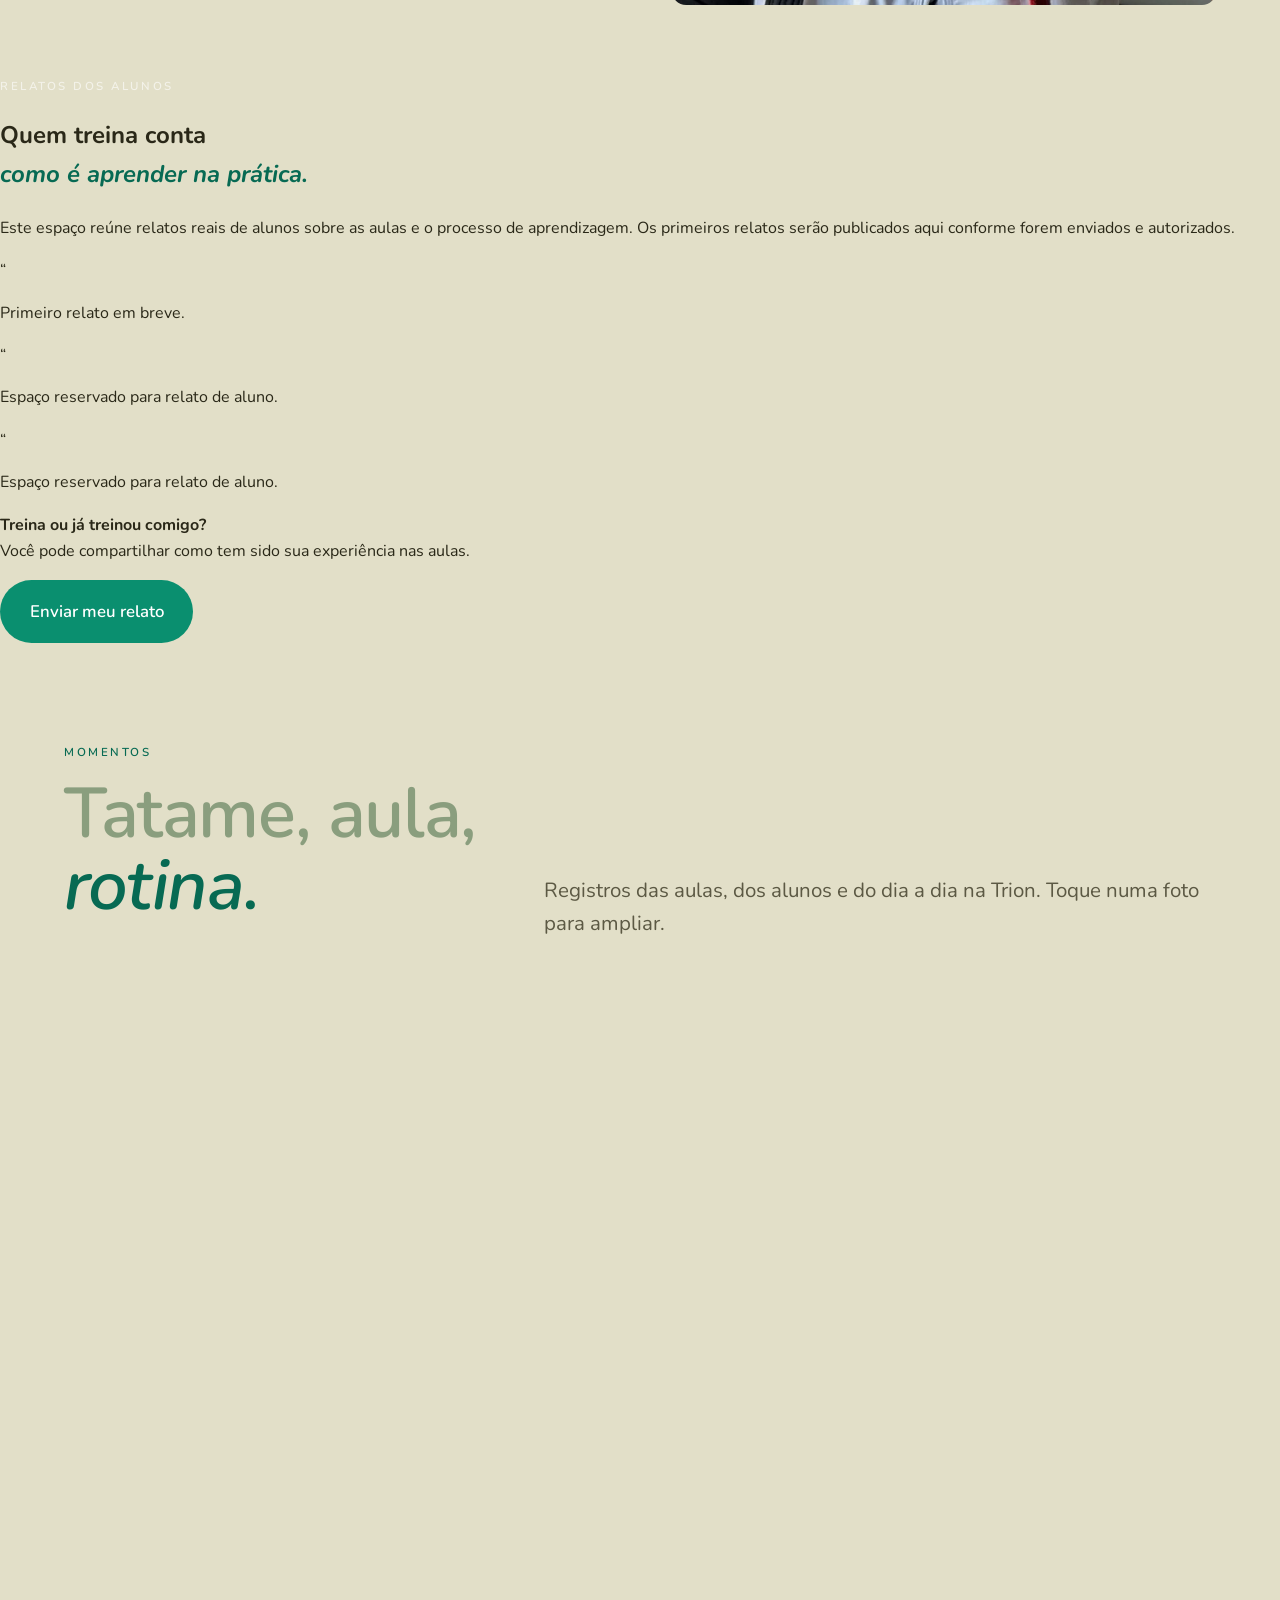
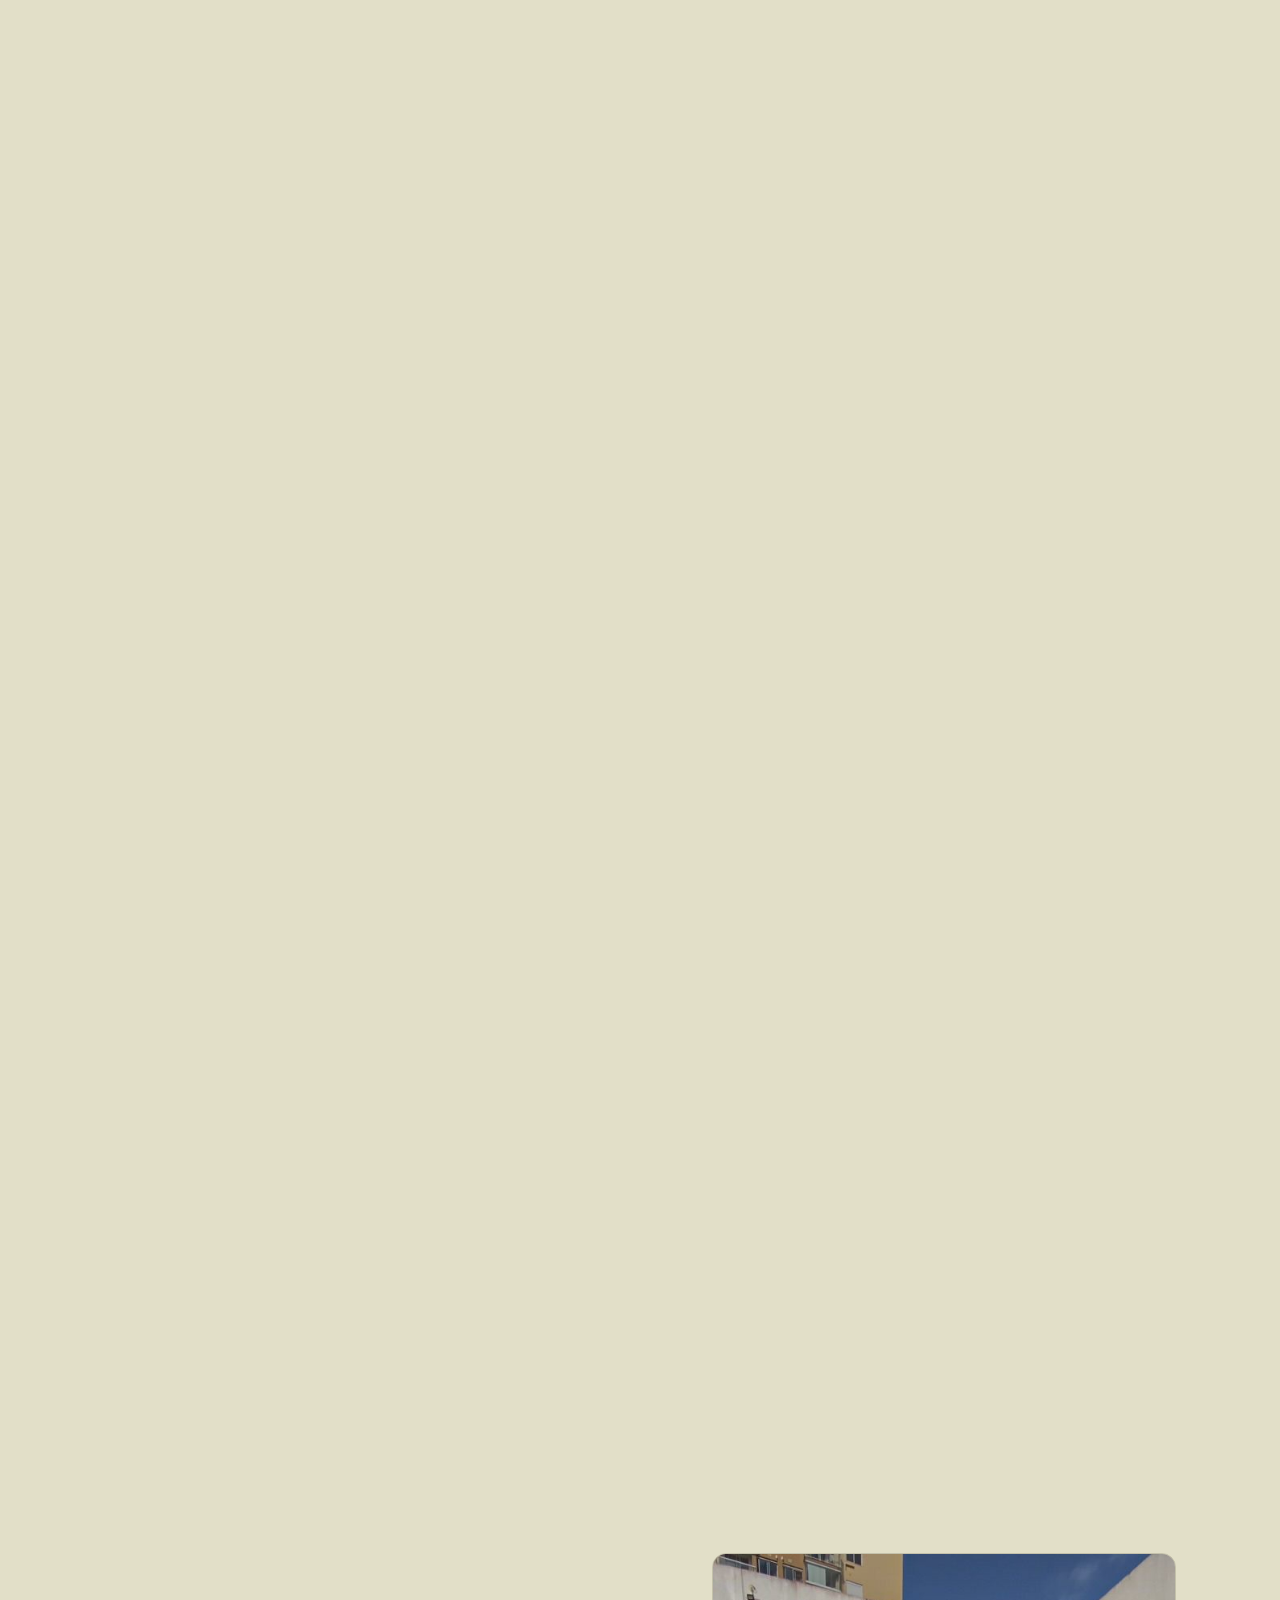
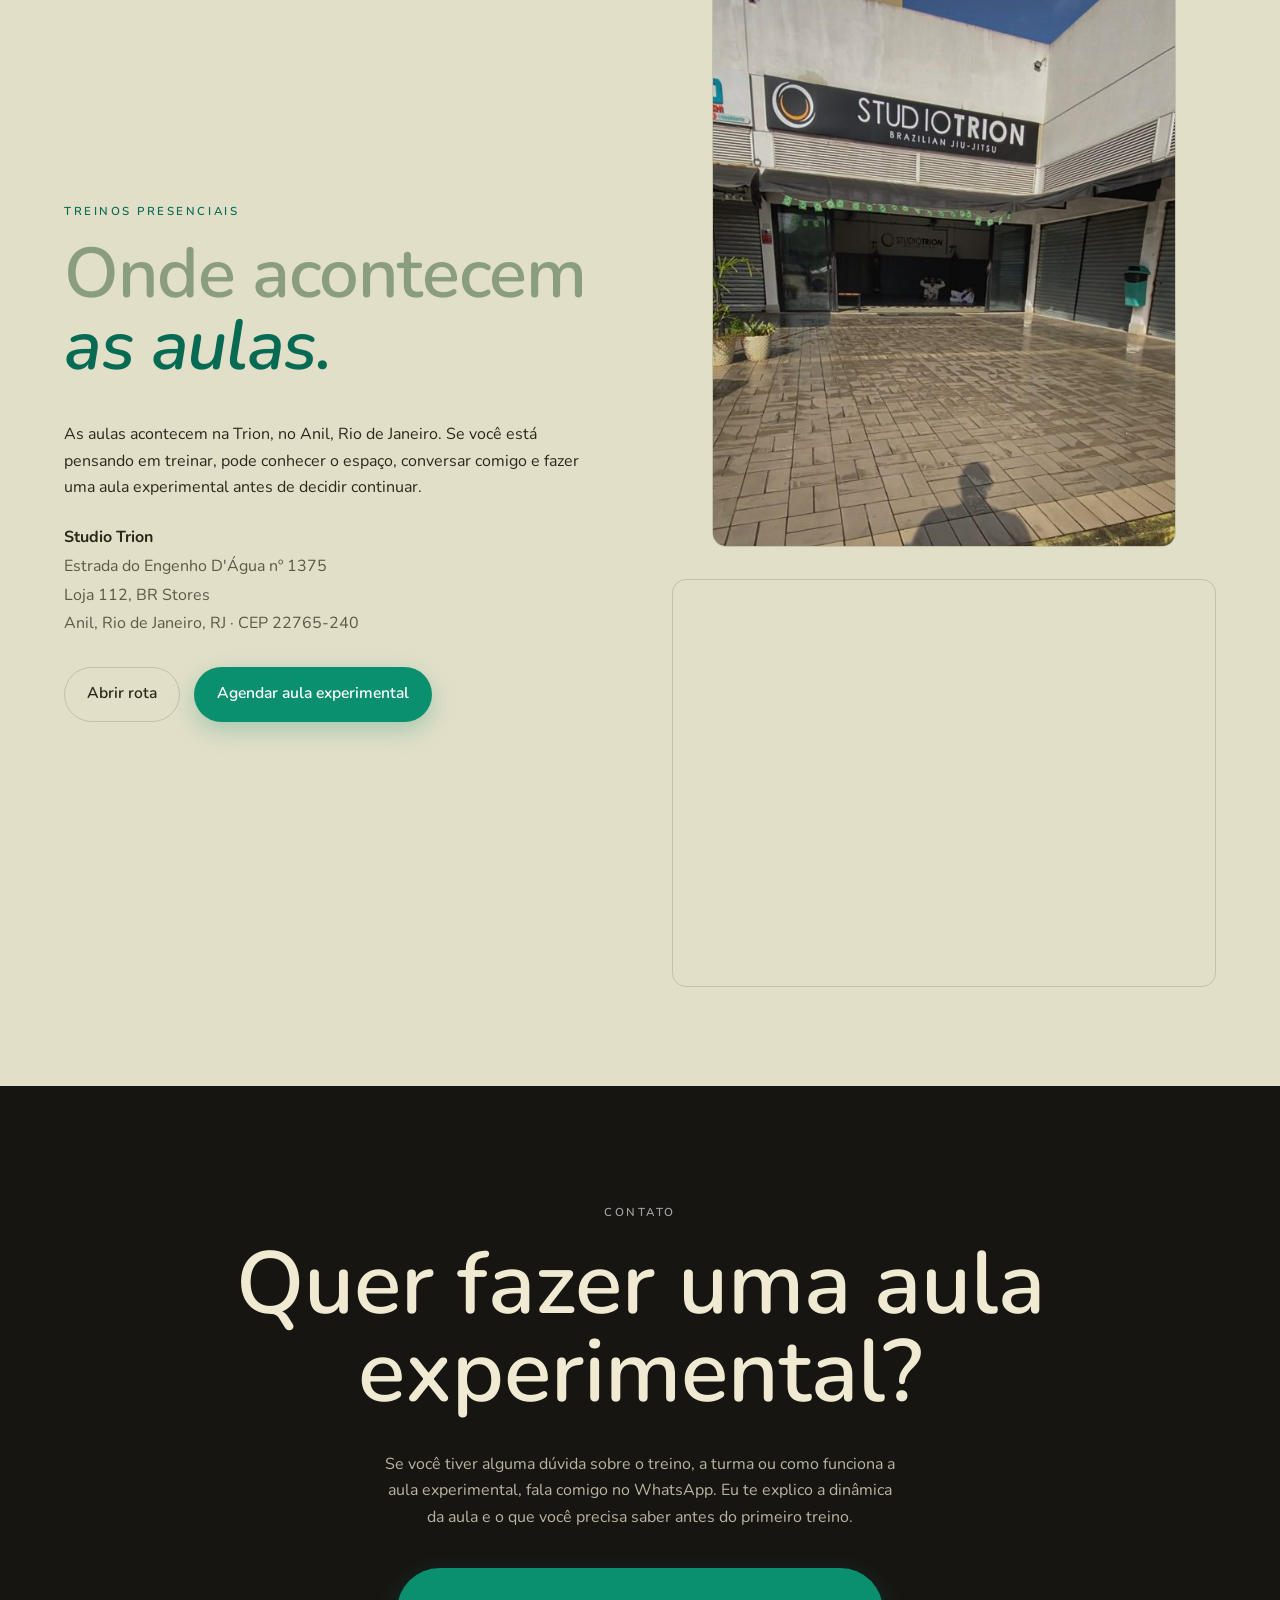
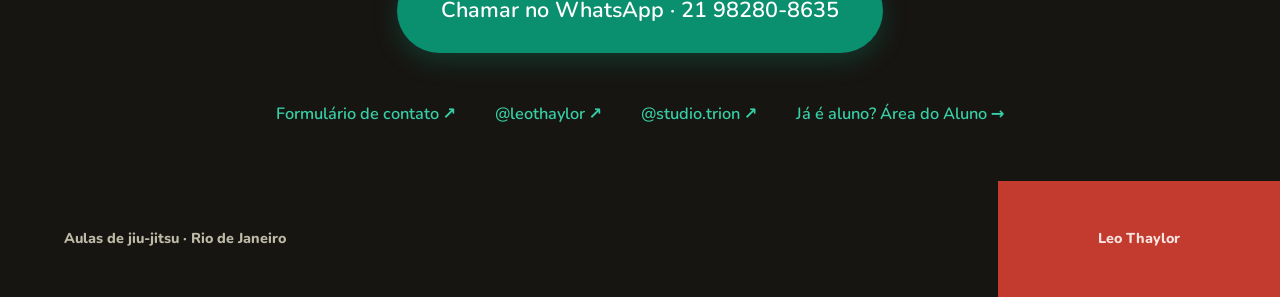
==== commit 1c15cdc5: "Add student testimonials section" ====
--- a/index.html
+++ b/index.html
@@ -164,6 +164,37 @@
         </figure>
       </section>
 
+      <!-- ============ RELATOS DOS ALUNOS ============ -->
+      <section id="relatos" class="testimonials" data-scene>
+        <div class="testimonials__inner">
+          <header class="testimonials__head">
+            <p class="marker marker--light" data-reveal>Relatos dos alunos</p>
+            <h2 class="testimonials__title" data-reveal>Quem treina conta<br /><em>como é aprender na prática.</em></h2>
+            <p class="testimonials__lead" data-reveal>Este espaço reúne relatos reais de alunos sobre as aulas e o processo de aprendizagem. Os primeiros relatos serão publicados aqui conforme forem enviados e autorizados.</p>
+          </header>
+
+          <div class="testimonials__grid" aria-label="Relatos dos alunos">
+            <article class="testimonial-card testimonial-card--empty" data-reveal>
+              <span class="testimonial-card__quote" aria-hidden="true">“</span>
+              <p class="testimonial-card__placeholder">Primeiro relato em breve.</p>
+            </article>
+            <article class="testimonial-card testimonial-card--empty" data-reveal>
+              <span class="testimonial-card__quote" aria-hidden="true">“</span>
+              <p class="testimonial-card__placeholder">Espaço reservado para relato de aluno.</p>
+            </article>
+            <article class="testimonial-card testimonial-card--empty" data-reveal>
+              <span class="testimonial-card__quote" aria-hidden="true">“</span>
+              <p class="testimonial-card__placeholder">Espaço reservado para relato de aluno.</p>
+            </article>
+          </div>
+
+          <div class="testimonials__cta" data-reveal>
+            <p><strong>Treina ou já treinou comigo?</strong><br />Você pode compartilhar como tem sido sua experiência nas aulas.</p>
+            <a class="btn btn--testimonials btn--lg" href="https://docs.google.com/forms/d/e/1FAIpQLScV5r1Auku-a3D5zG-OkEszoKM5qFkMx6qU8hTIyxGdFt44hA/viewform?usp=header" target="_blank" rel="noopener noreferrer">Enviar meu relato</a>
+          </div>
+        </div>
+      </section>
+
       <!-- ============ CENA 5 — MOMENTOS ============ -->
       <section id="momentos" class="scene scene--moments" data-scene>
         <header class="scene__head scene__head--row">
@@ -247,12 +278,12 @@
       <svg viewBox="0 0 24 24" aria-hidden="true" width="26" height="26"><path fill="currentColor" d="M17.472 14.382c-.297-.149-1.758-.867-2.03-.967-.273-.099-.471-.148-.67.15-.197.297-.767.966-.94 1.164-.173.199-.347.223-.644.075-.297-.15-1.255-.463-2.39-1.475-.883-.788-1.48-1.761-1.653-2.059-.173-.297-.018-.458.13-.606.134-.133.298-.347.446-.52.149-.174.198-.298.298-.497.099-.198.05-.371-.025-.52-.075-.149-.669-1.612-.916-2.207-.242-.579-.487-.5-.669-.51-.173-.008-.371-.01-.57-.01-.198 0-.52.074-.792.372-.272.297-1.04 1.016-1.04 2.479 0 1.462 1.065 2.875 1.213 3.074.149.198 2.096 3.2 5.077 4.487.709.306 1.262.489 1.694.625.712.227 1.36.195 1.871.118.571-.085 1.758-.719 2.006-1.413.248-.694.248-1.289.173-1.413-.074-.124-.272-.198-.57-.347m-5.421 7.403h-.004a9.87 9.87 0 01-5.031-1.378l-.361-.214-3.741.982.998-3.648-.235-.374a9.86 9.86 0 01-1.51-5.26c.001-5.45 4.436-9.884 9.888-9.884 2.64 0 5.122 1.03 6.988 2.898a9.825 9.825 0 012.893 6.994c-.003 5.45-4.437 9.884-9.885 9.884m8.413-18.297A11.815 11.815 0 0012.05 0C5.495 0 .16 5.335.157 11.892c0 2.096.547 4.142 1.588 5.945L.057 24l6.305-1.654a11.882 11.882 0 005.683 1.448h.005c6.554 0 11.89-5.335 11.893-11.893A11.821 11.821 0 0020.885 3.488"/></svg>
     </a>
 
-    <!-- Lightbox (ampliar fotos) -->
-    <div class="lightbox" data-lightbox aria-hidden="true" role="dialog" aria-label="Imagem ampliada">
-      <button class="lightbox__close" data-lb-close aria-label="Fechar (Esc)">×</button>
-      <button class="lightbox__nav lightbox__nav--prev" data-lb-prev aria-label="Anterior">‹</button>
-      <img data-lb-img src="" alt="" />
-      <button class="lightbox__nav lightbox__nav--next" data-lb-next aria-label="Próximo">›</button>
+    <!-- Lightbox -->
+    <div class="lightbox" data-lightbox aria-hidden="true">
+      <button class="lightbox__close" type="button" data-lb-close aria-label="Fechar">×</button>
+      <button class="lightbox__nav lightbox__nav--prev" type="button" data-lb-prev aria-label="Foto anterior">‹</button>
+      <img src="" alt="" data-lb-img />
+      <button class="lightbox__nav lightbox__nav--next" type="button" data-lb-next aria-label="Próxima foto">›</button>
     </div>
 
     <script src="./app.js" defer></script>
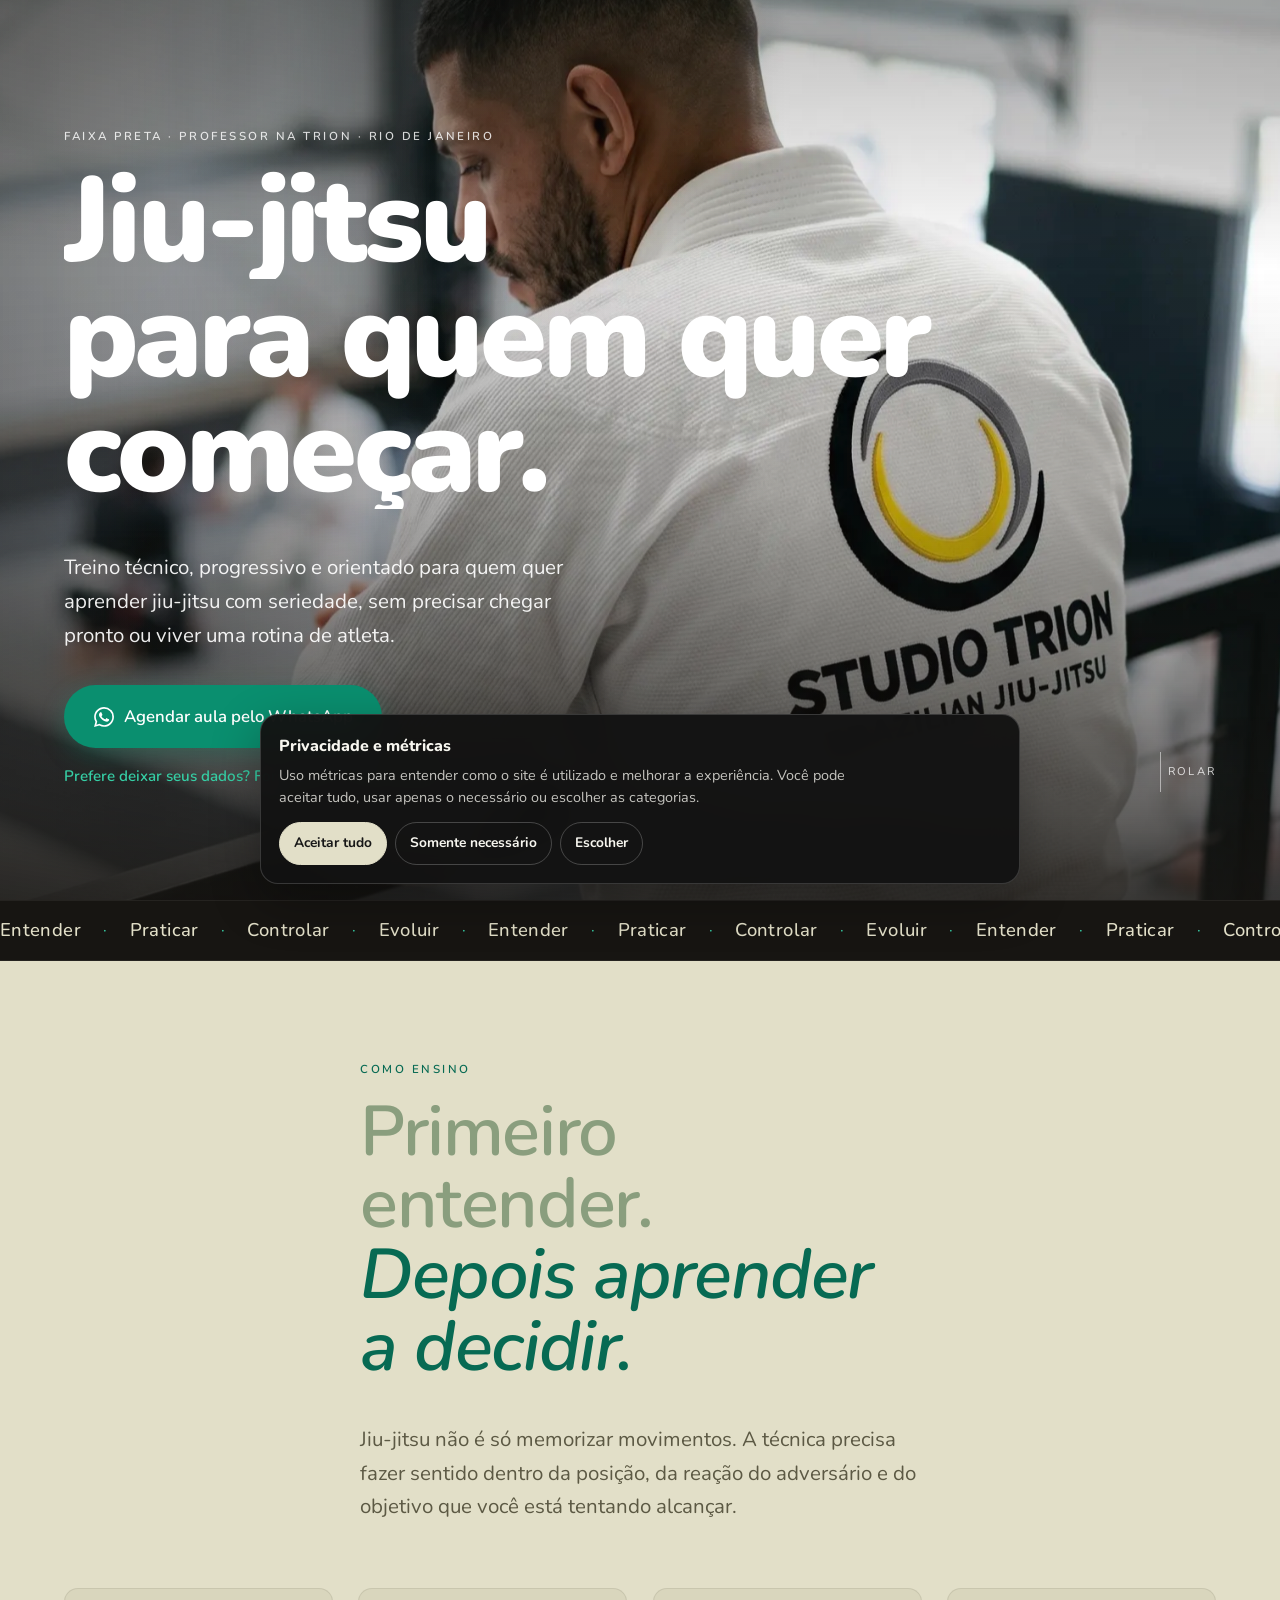
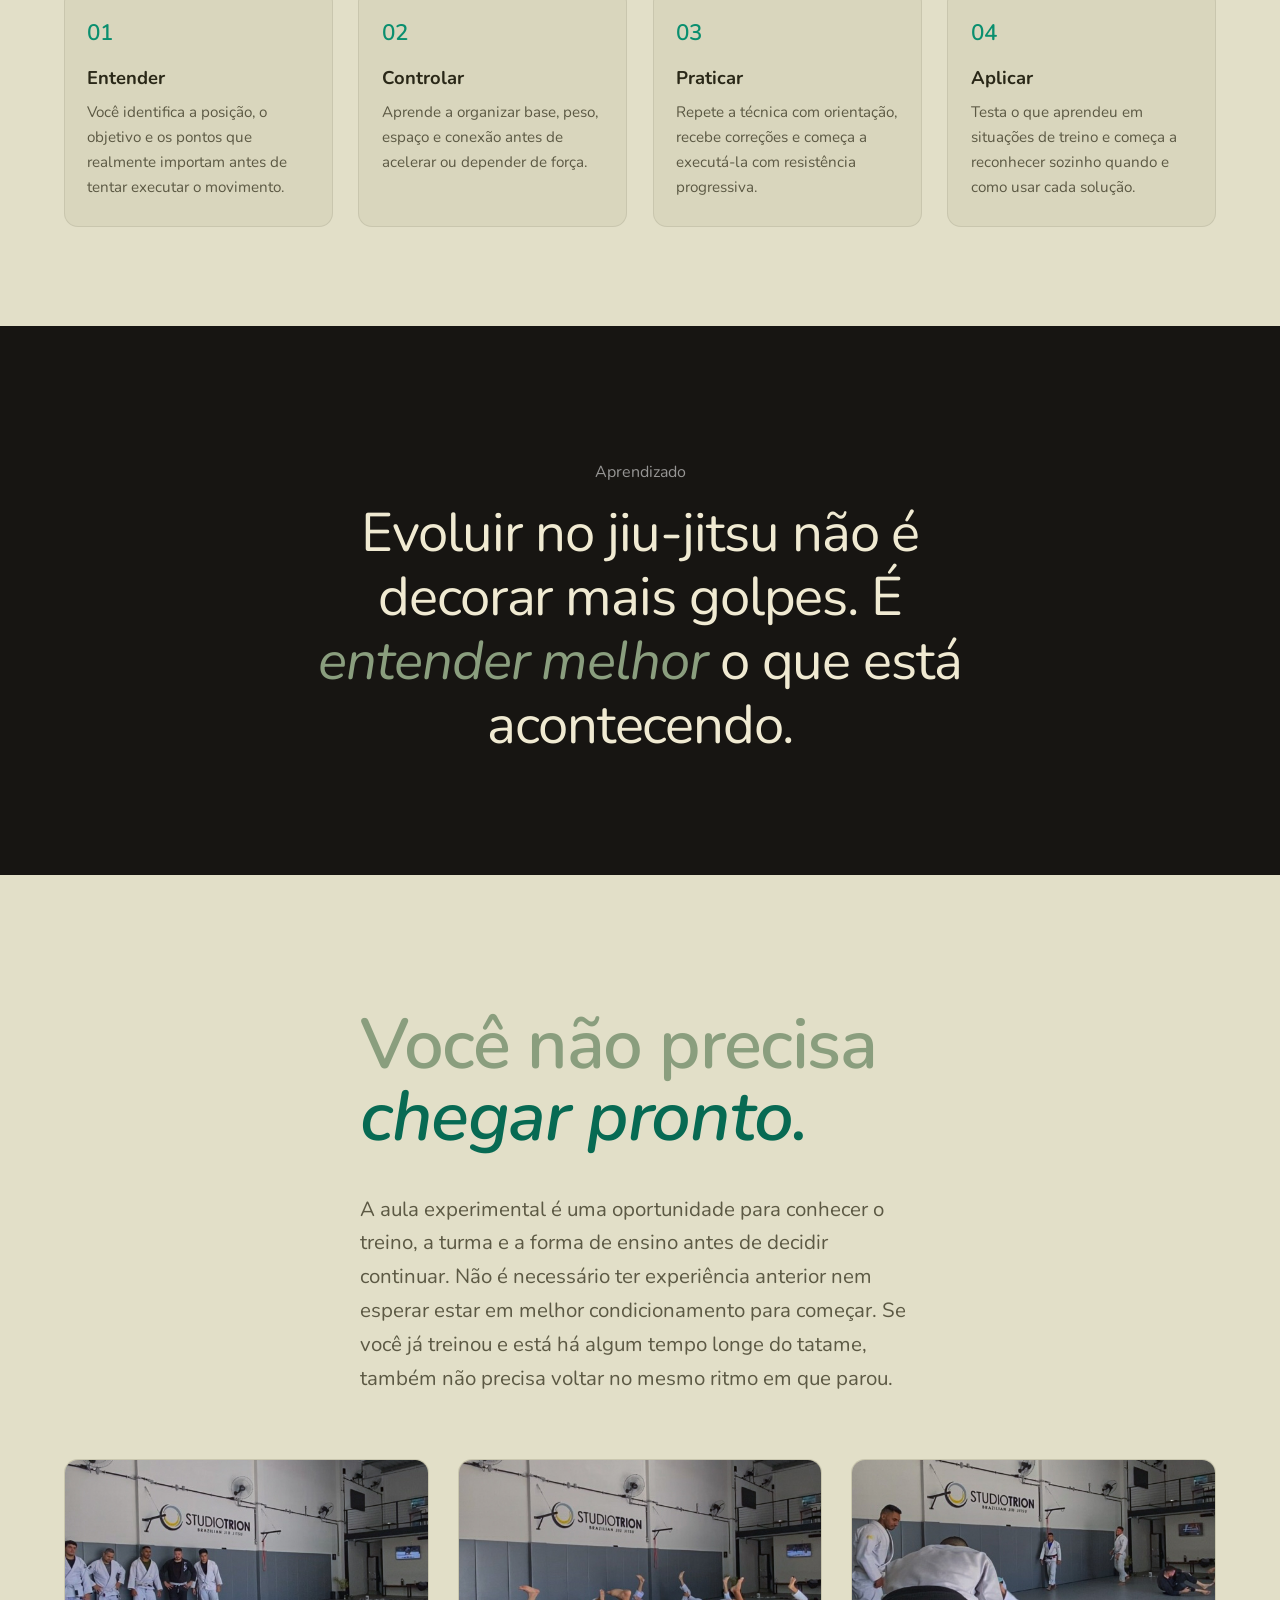
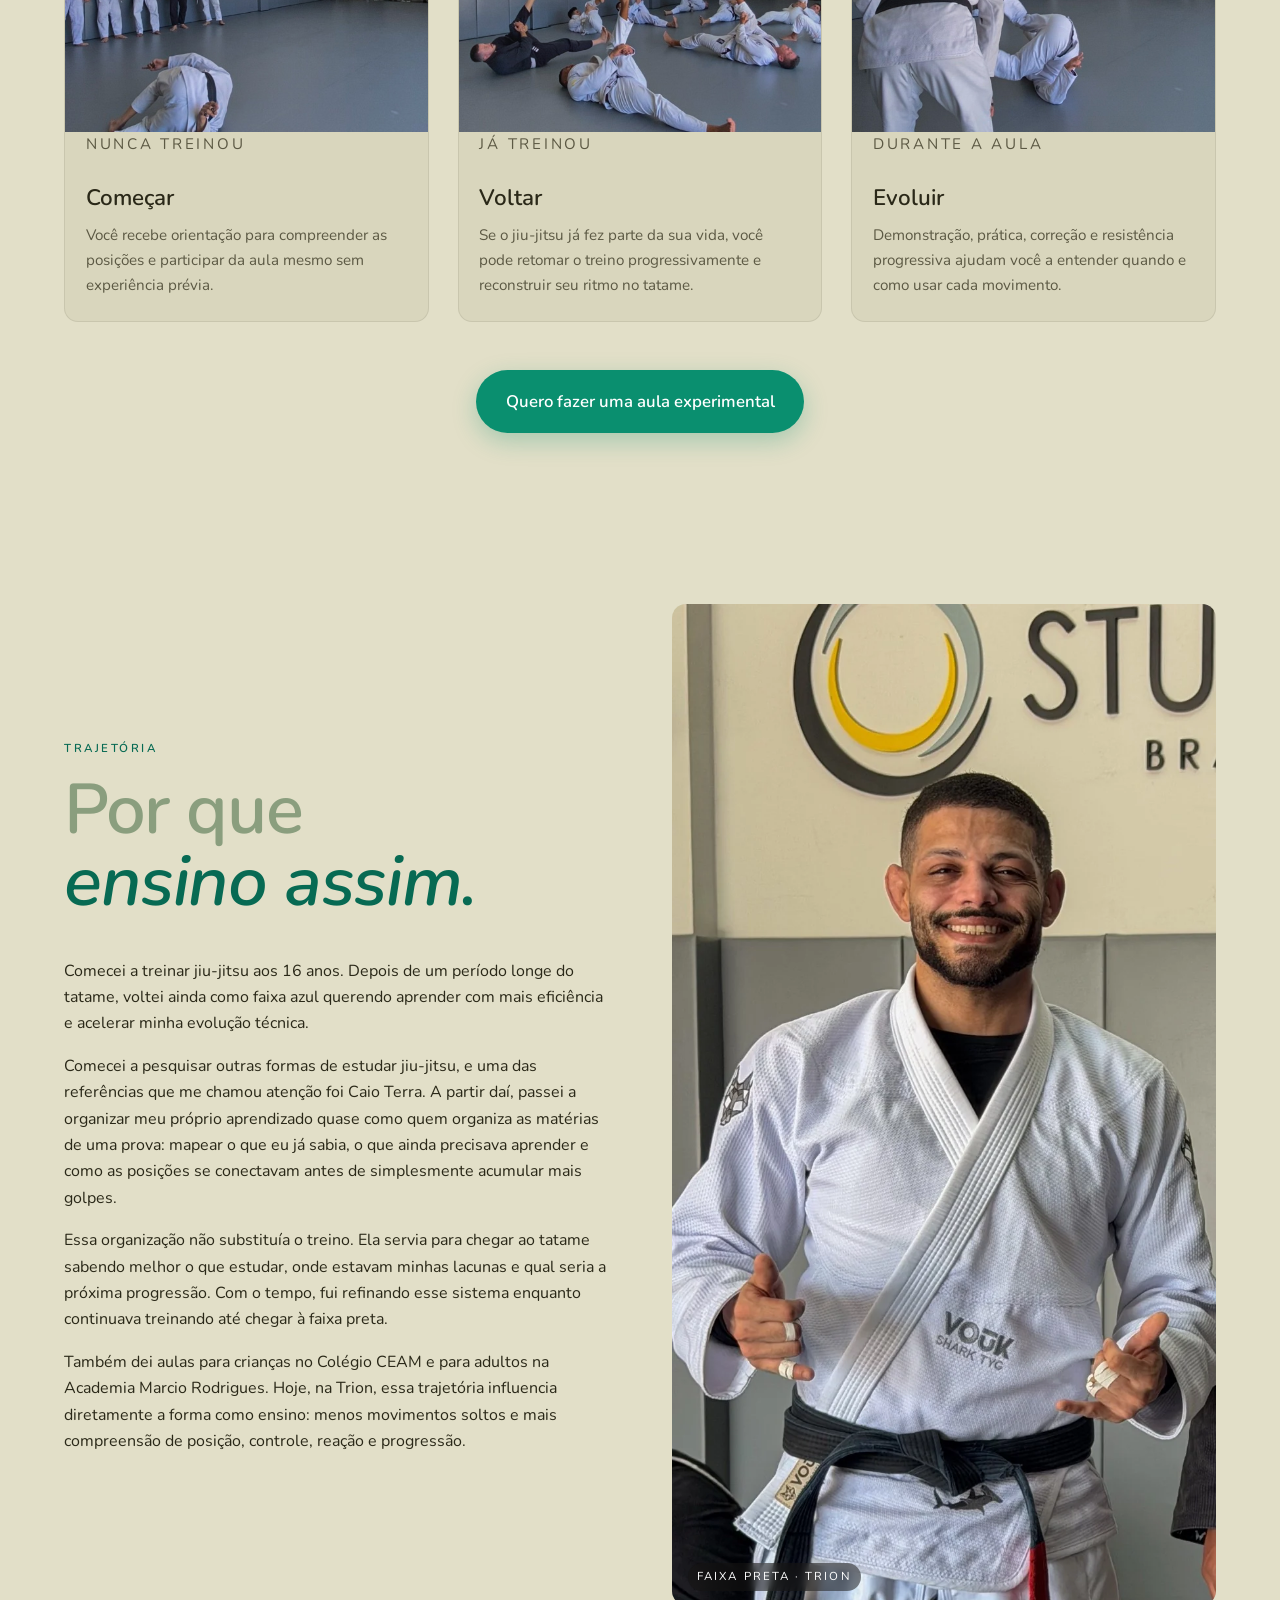
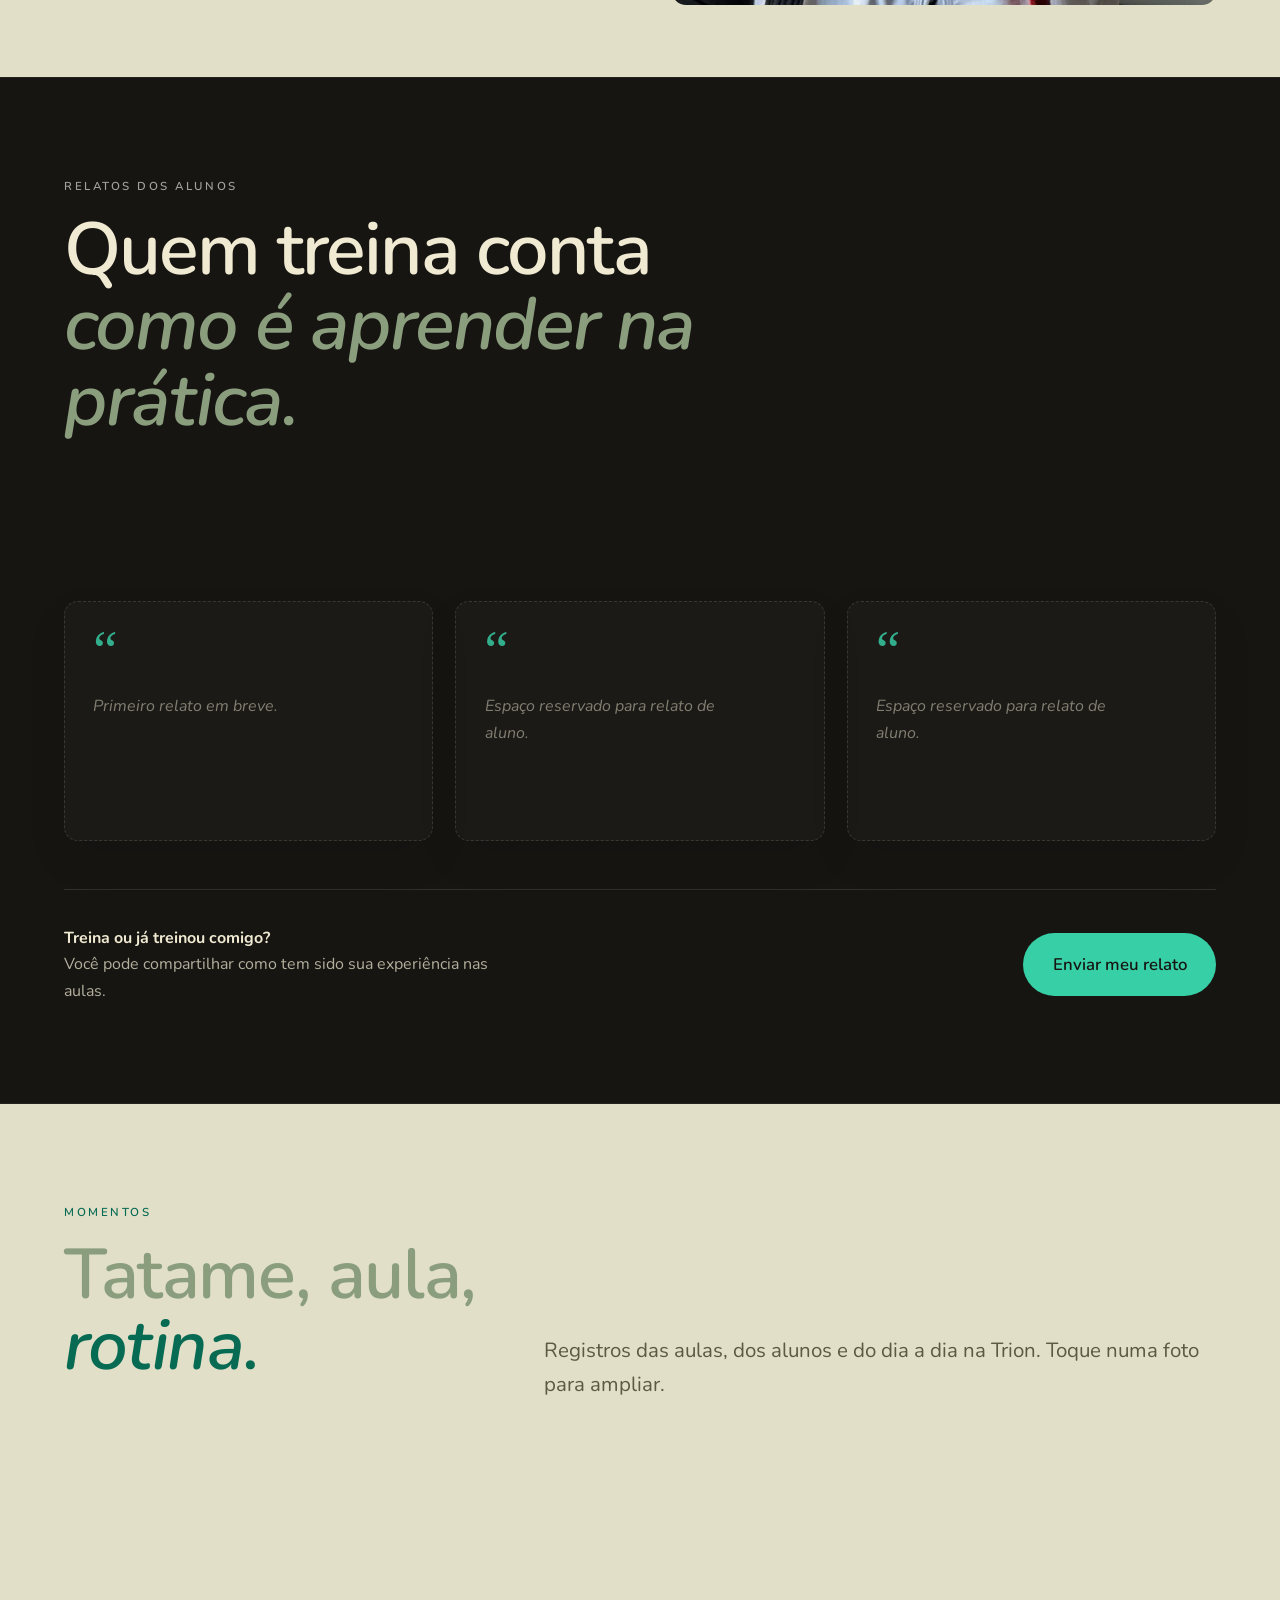
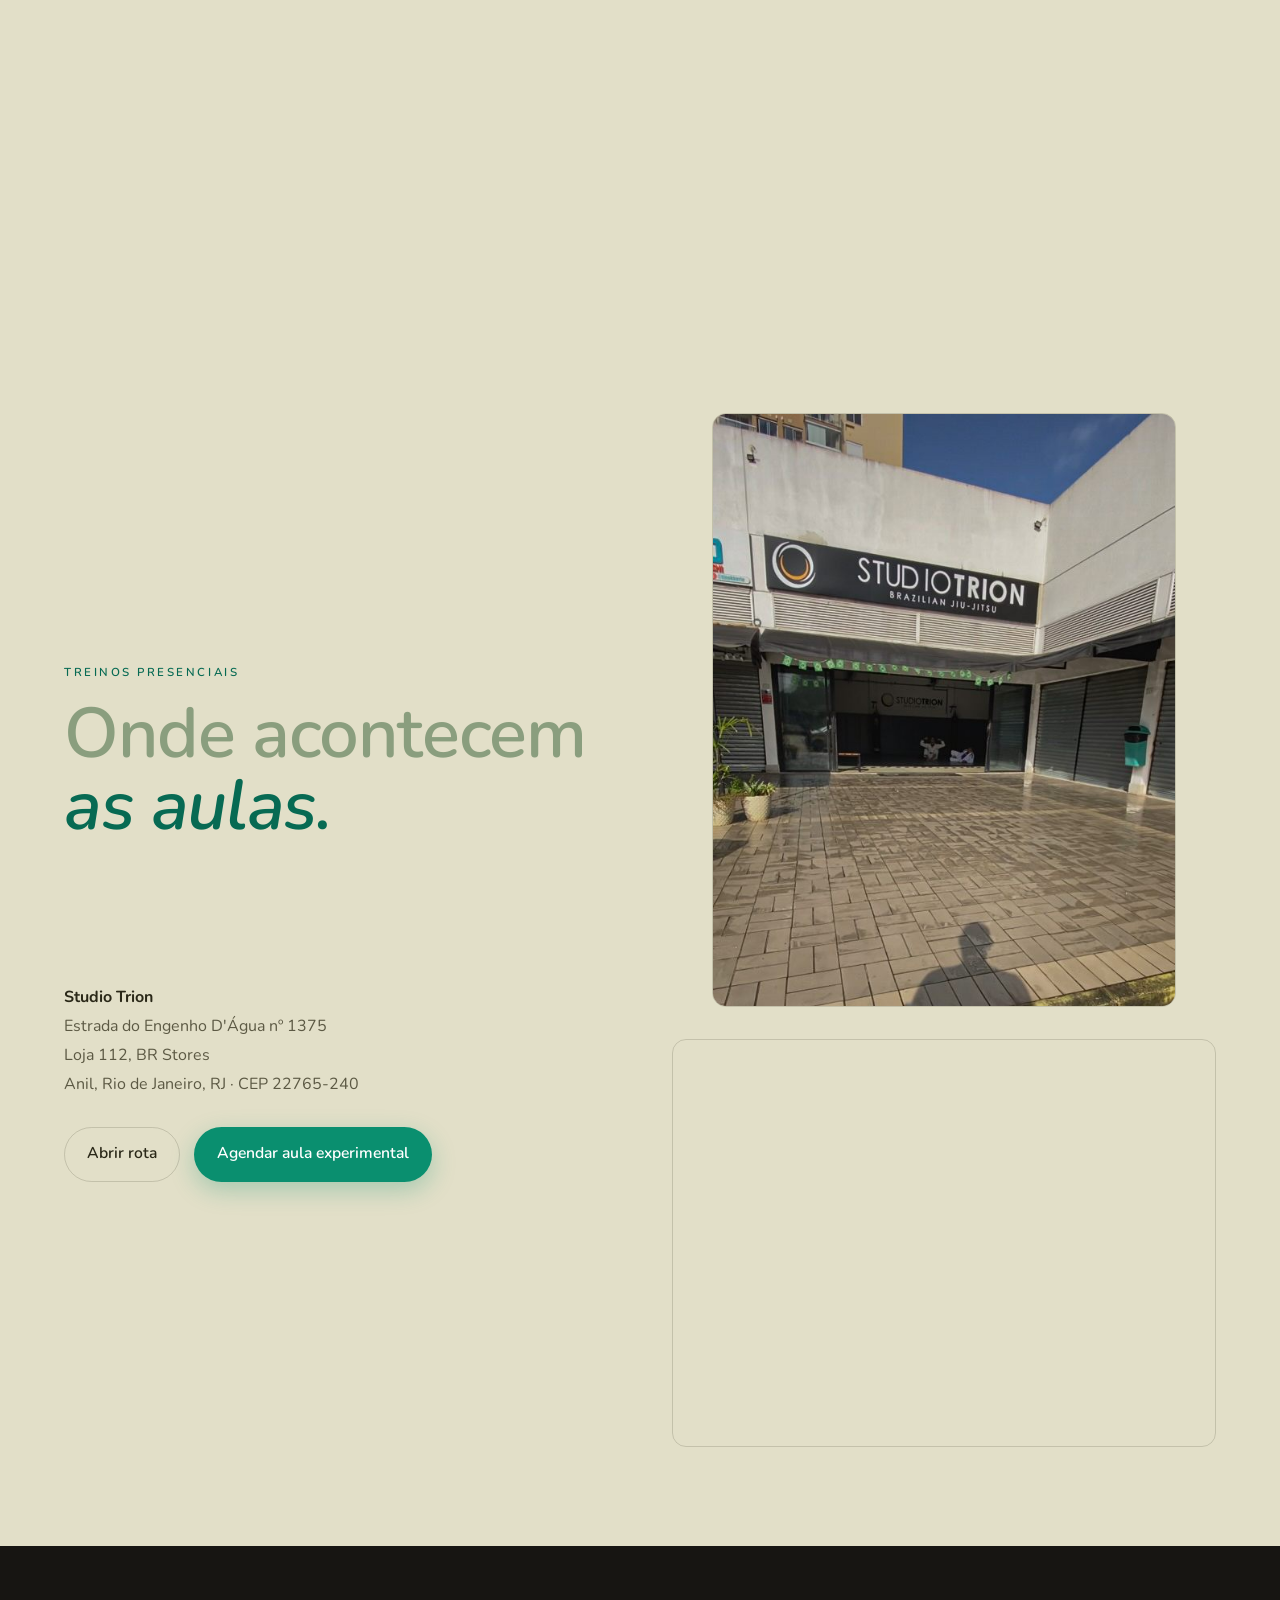
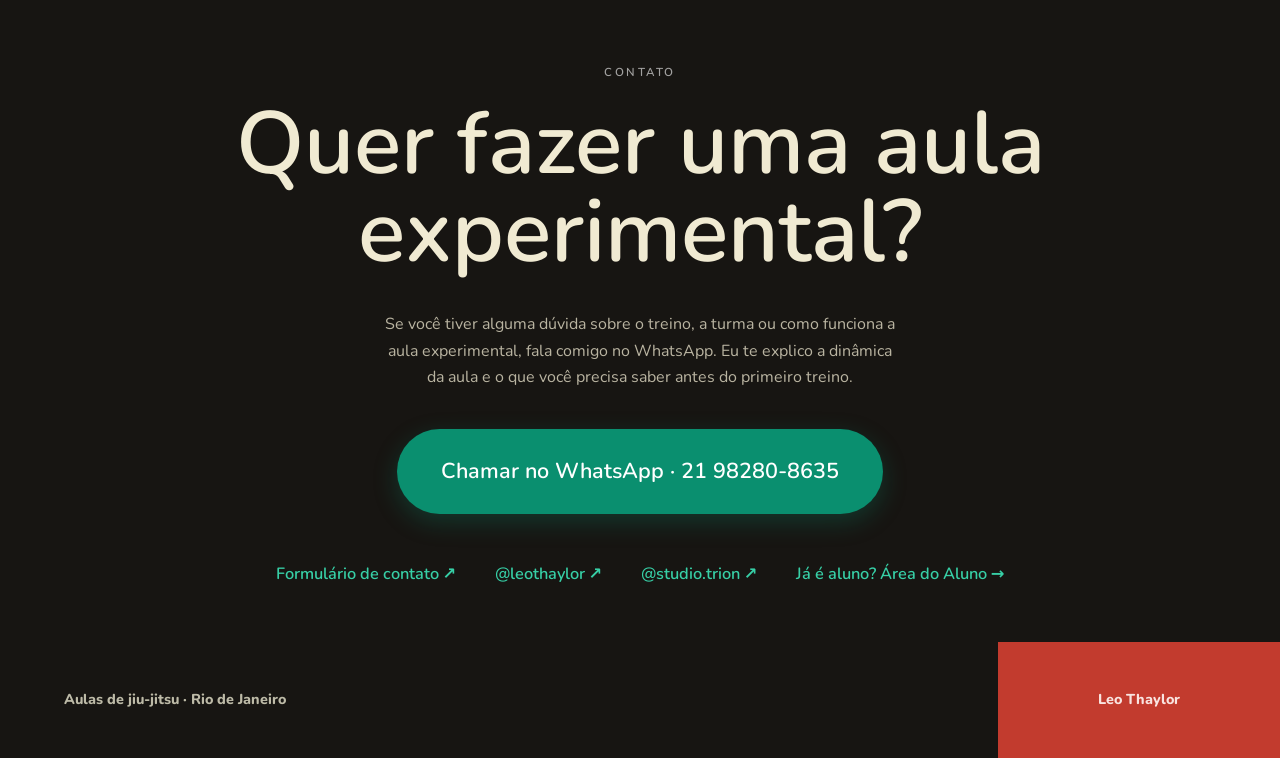
==== commit 2c532b0c: "Remove texto operacional da seção de relatos" ====
--- a/index.html
+++ b/index.html
@@ -170,7 +170,7 @@
           <header class="testimonials__head">
             <p class="marker marker--light" data-reveal>Relatos dos alunos</p>
             <h2 class="testimonials__title" data-reveal>Quem treina conta<br /><em>como é aprender na prática.</em></h2>
-            <p class="testimonials__lead" data-reveal>Este espaço reúne relatos reais de alunos sobre as aulas e o processo de aprendizagem. Os primeiros relatos serão publicados aqui conforme forem enviados e autorizados.</p>
+            <p class="testimonials__lead" data-reveal>Este espaço reúne relatos reais de alunos sobre as aulas e o processo de aprendizagem.</p>
           </header>
 
           <div class="testimonials__grid" aria-label="Relatos dos alunos">
--- a/styles.css
+++ b/styles.css
@@ -75,6 +75,8 @@
 .btn--xl{font-size:clamp(1rem,2.4vw,1.35rem); padding:1.1em 2em}
 .btn--ghost{--bg:transparent; --fg:var(--ink); border-color:var(--line); box-shadow:none}
 .btn--ghost:hover{--bg:var(--paper-3)}
+.btn--testimonials{--bg:var(--teal-bright);--fg:var(--dark);box-shadow:none}
+.btn--testimonials:hover{--bg:#66ddb9}
 
 /* ============================================================
    NAV
@@ -236,6 +238,22 @@
   .card:active > p:not(.card__tag){color:rgba(255,255,255,.84)}
 }
 
+/* Relatos dos alunos — prova social editorial */
+.testimonials{background:var(--dark);color:var(--paper);padding:clamp(72px,11vh,138px) 0;border-block:1px solid rgba(255,255,255,.06)}
+.testimonials__inner{max-width:var(--maxw);margin:0 auto;padding:0 var(--pad)}
+.testimonials__head{max-width:720px;margin-bottom:clamp(2.2rem,5vw,4rem)}
+.testimonials__title{font-family:var(--display);font-weight:600;font-size:clamp(2.2rem,6vw,4.6rem);line-height:1.02;letter-spacing:-.025em;color:#f0ead2;margin:0 0 .5em}
+.testimonials__title em{color:var(--sage)}
+.testimonials__lead{max-width:58ch;margin:0;color:rgba(240,234,210,.7);font-size:clamp(1rem,1.45vw,1.18rem)}
+.testimonials__grid{display:grid;grid-template-columns:repeat(3,minmax(0,1fr));gap:clamp(1rem,2vw,1.4rem)}
+.testimonial-card{min-height:240px;border:1px solid rgba(240,234,210,.14);border-radius:var(--r);background:rgba(255,255,255,.035);padding:clamp(1.35rem,2.2vw,1.8rem);display:flex;flex-direction:column;justify-content:flex-start;box-shadow:0 18px 40px rgba(0,0,0,.08)}
+.testimonial-card__quote{font-family:Georgia,"Times New Roman",serif;font-size:3.4rem;line-height:.8;color:var(--teal-bright);opacity:.82;margin-bottom:1.25rem}
+.testimonial-card__placeholder{margin:0;color:rgba(240,234,210,.48);font-style:italic;max-width:24ch}
+.testimonial-card--empty{border-style:dashed;background:rgba(255,255,255,.022)}
+.testimonials__cta{display:flex;align-items:center;justify-content:space-between;gap:1.5rem;margin-top:clamp(2rem,4vw,3rem);padding-top:clamp(1.6rem,3vw,2.2rem);border-top:1px solid rgba(240,234,210,.12)}
+.testimonials__cta p{margin:0;color:rgba(240,234,210,.72);max-width:44ch}
+.testimonials__cta strong{color:#f0ead2}
+
 /* Cena 5 — galeria horizontal */
 .scene--moments{max-width:none; padding-inline:0; overflow-x:hidden}
 @supports (overflow:clip){.scene--moments{overflow-x:clip}}
@@ -363,6 +381,7 @@
   .scene--split,.scene--place{grid-template-columns:1fr}
   .steps{grid-template-columns:repeat(2,1fr)}
   .cards{grid-template-columns:1fr}
+  .testimonials__grid{grid-template-columns:1fr}
 }
 @media (max-width:720px){
   .nav__links{
@@ -381,6 +400,11 @@
   .hero__scroll{display:none}
   .wa-fab{display:flex}
   .foot__base{justify-content:center; text-align:center}
+  .testimonials__grid{display:flex;overflow-x:auto;scroll-snap-type:x mandatory;gap:1rem;padding-bottom:.35rem;margin-right:calc(var(--pad) * -1);padding-right:var(--pad);scrollbar-width:none;-webkit-overflow-scrolling:touch}
+  .testimonials__grid::-webkit-scrollbar{display:none}
+  .testimonial-card{flex:0 0 min(84vw,340px);scroll-snap-align:start;min-height:220px}
+  .testimonials__cta{align-items:flex-start;flex-direction:column}
+  .testimonials__cta .btn{width:100%}
 }
 
 @media (prefers-reduced-motion:reduce){
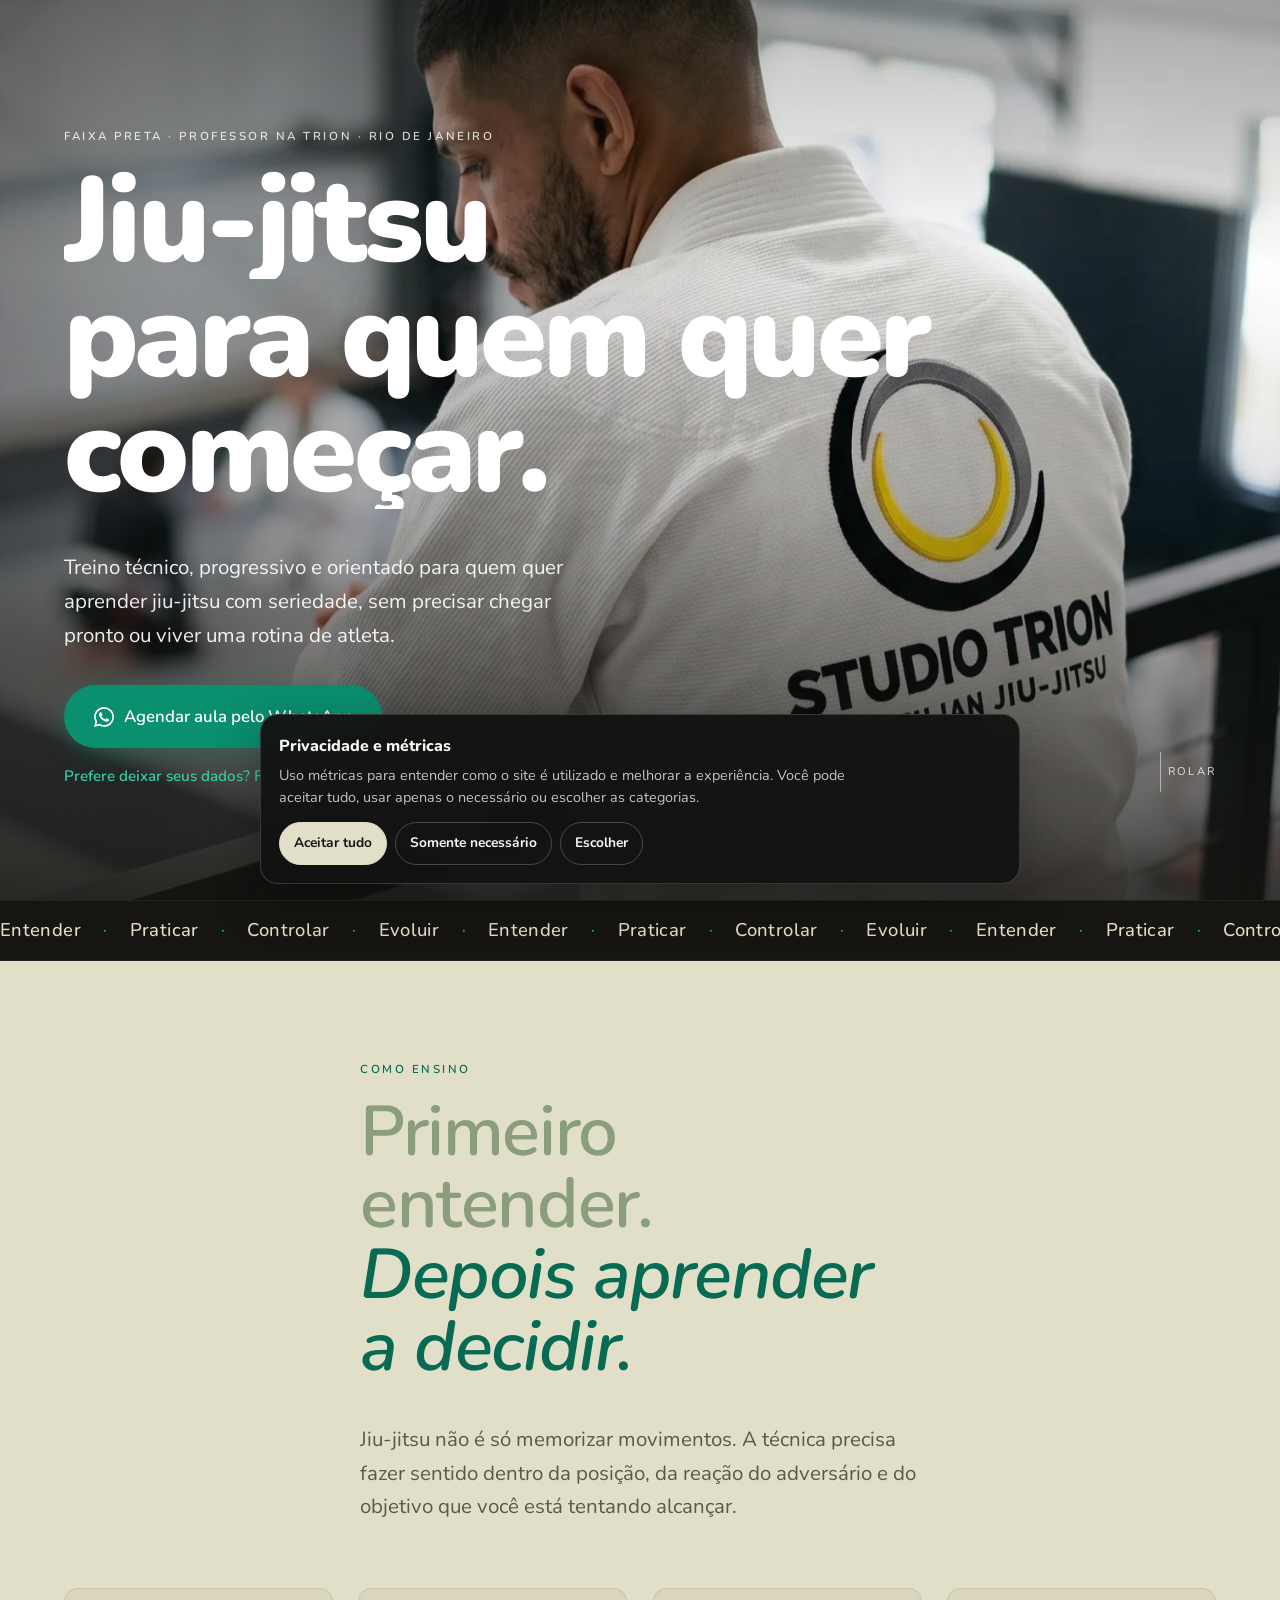
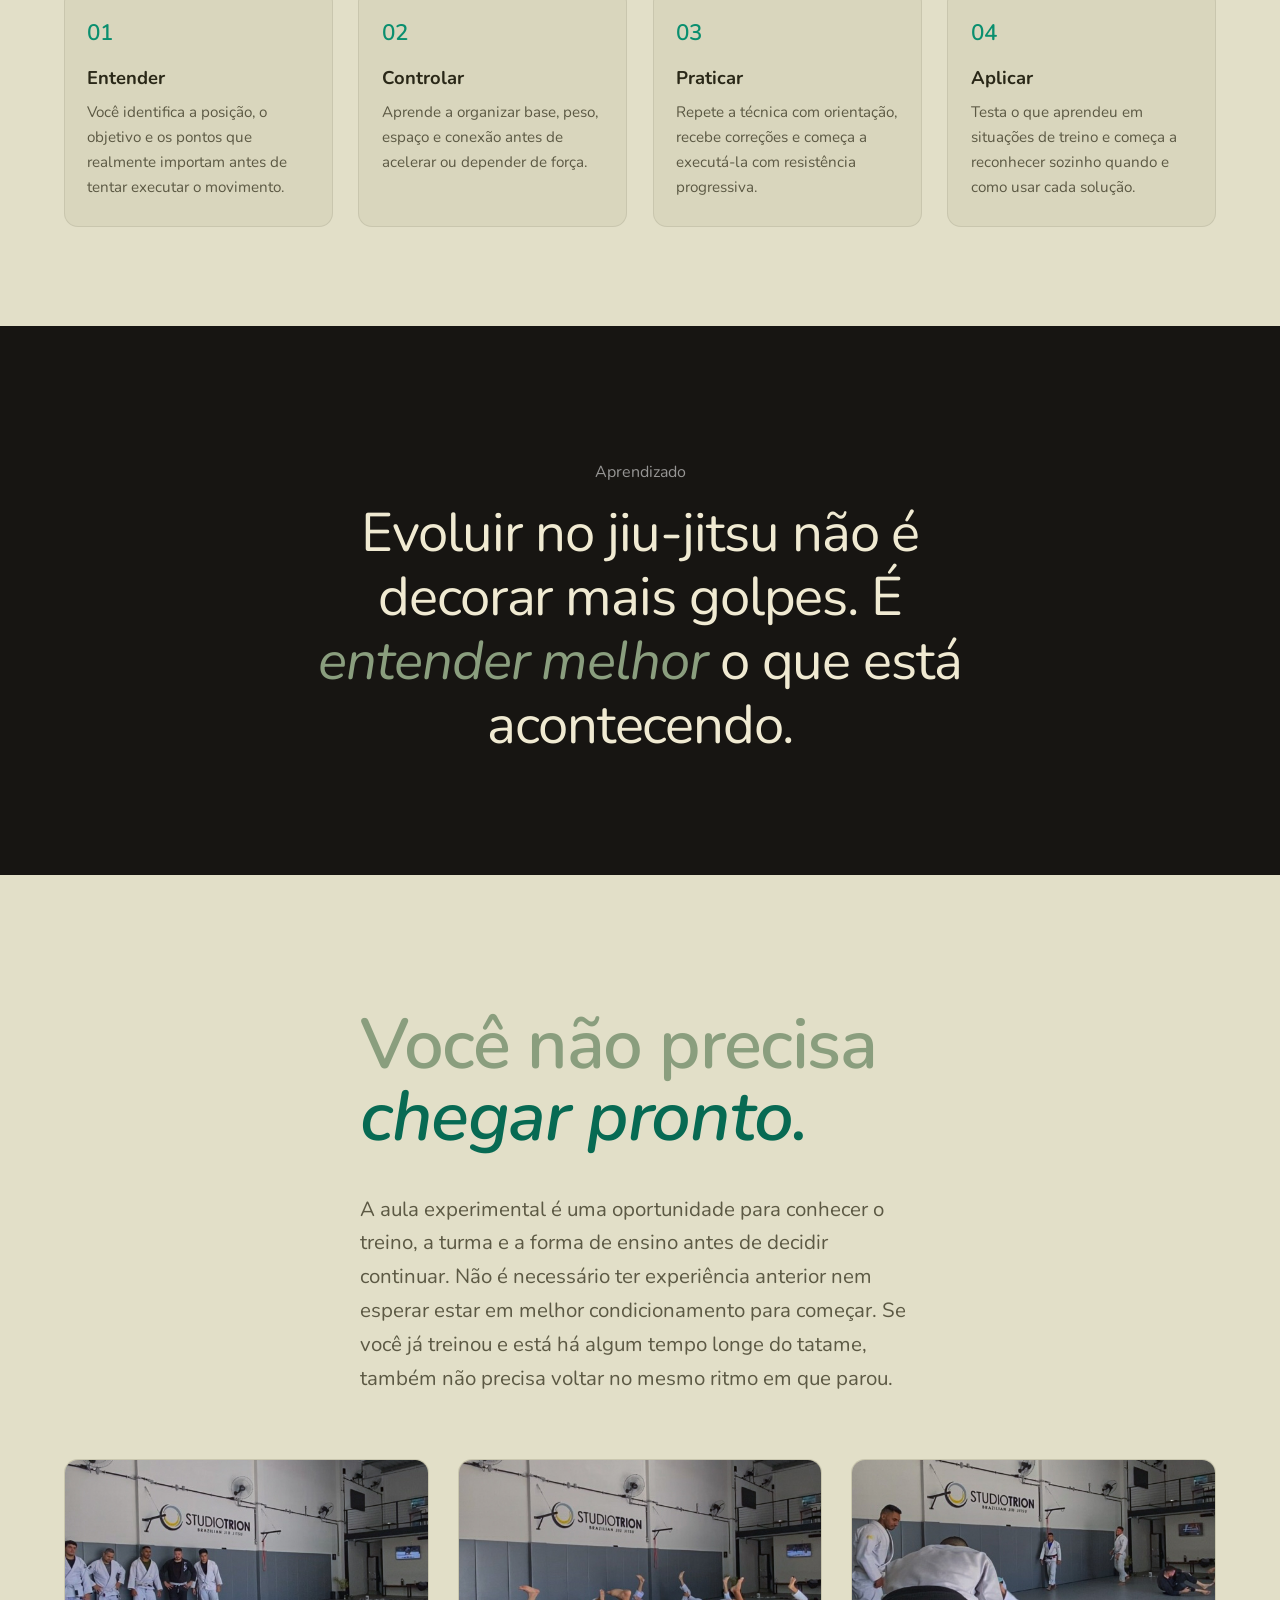
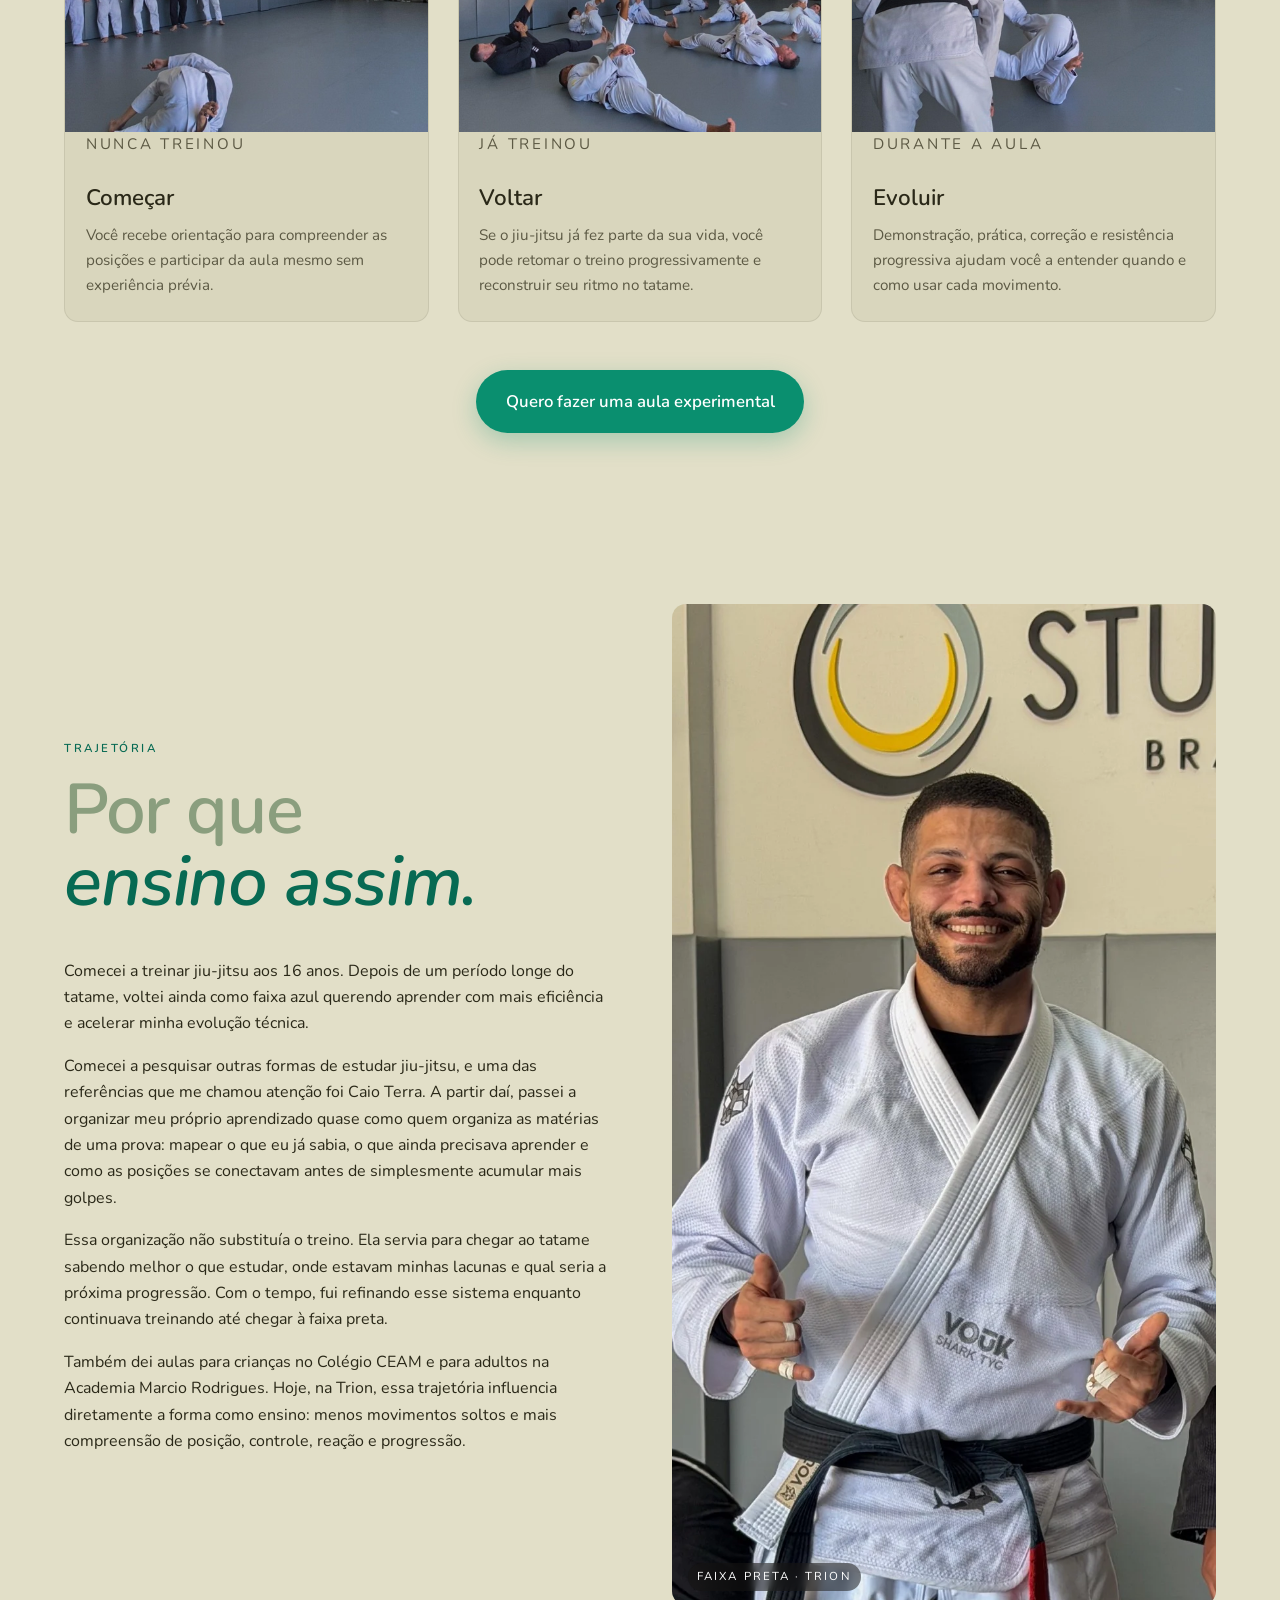
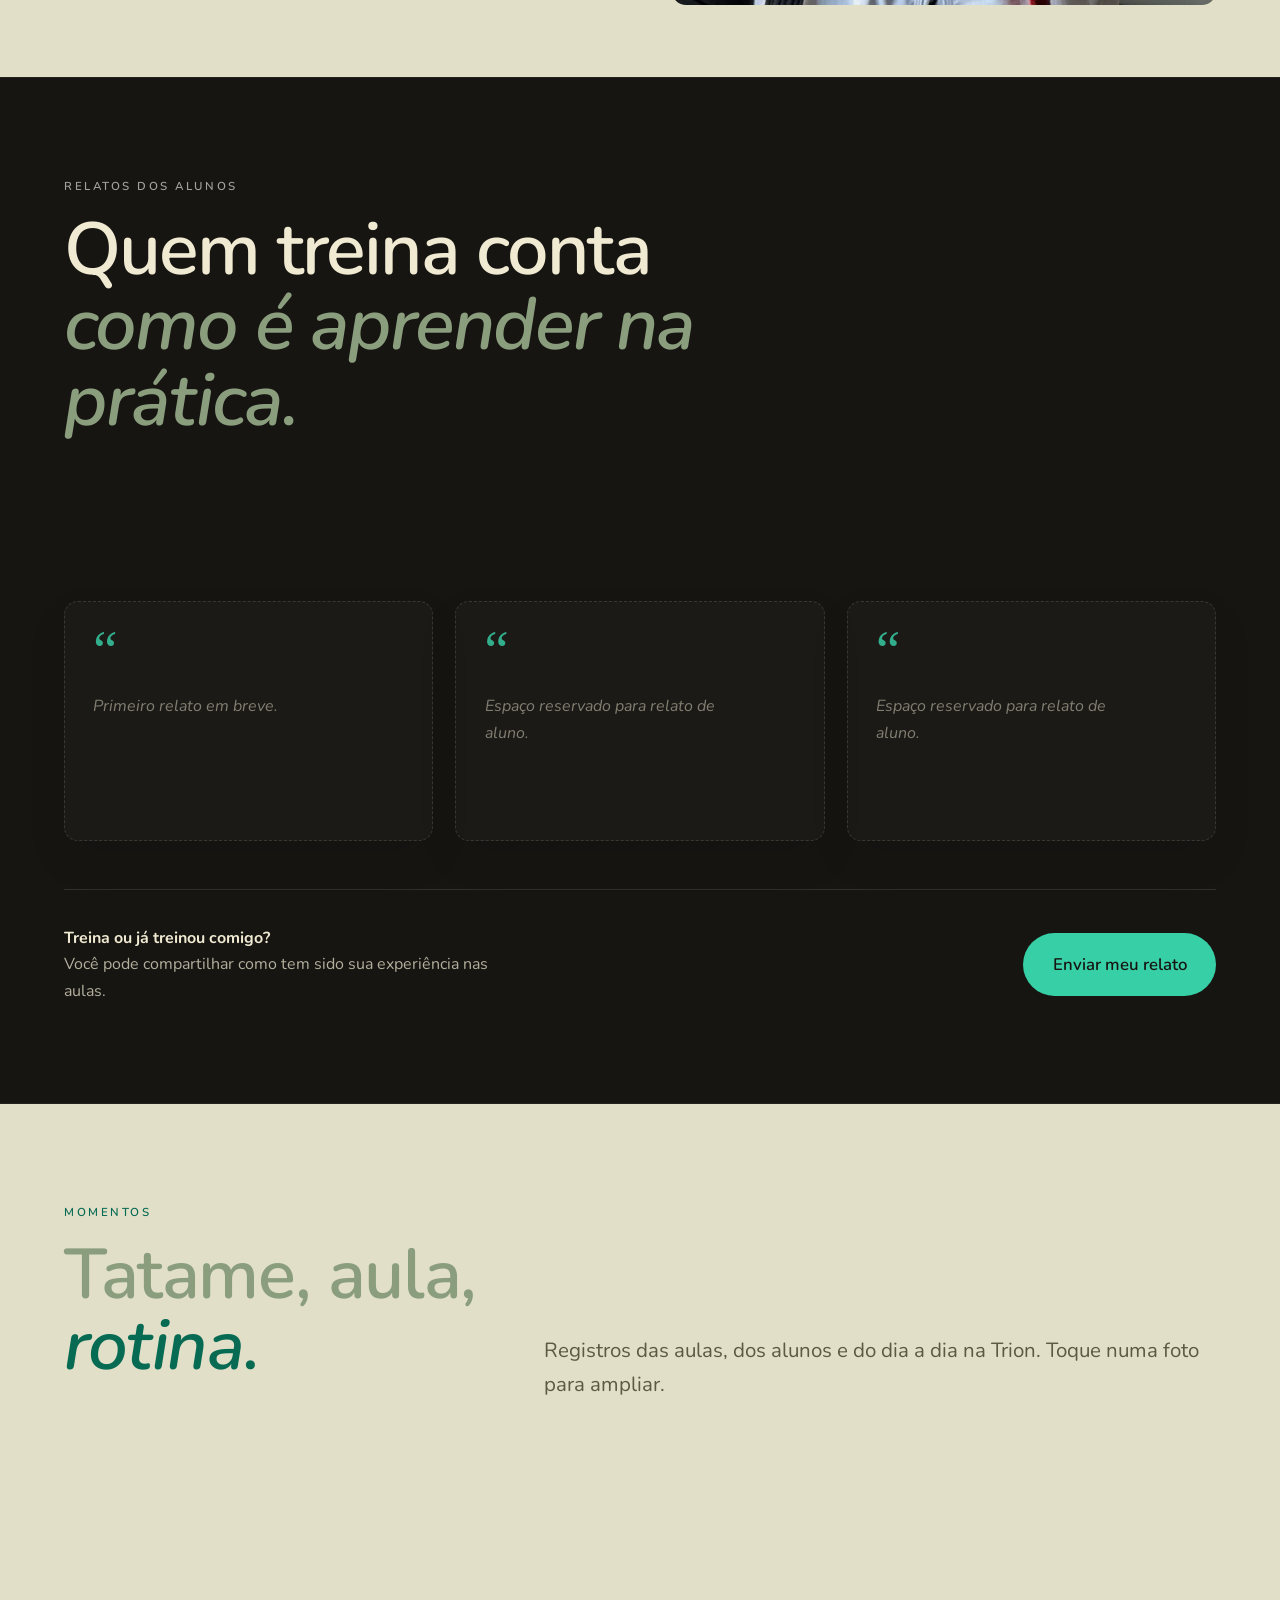
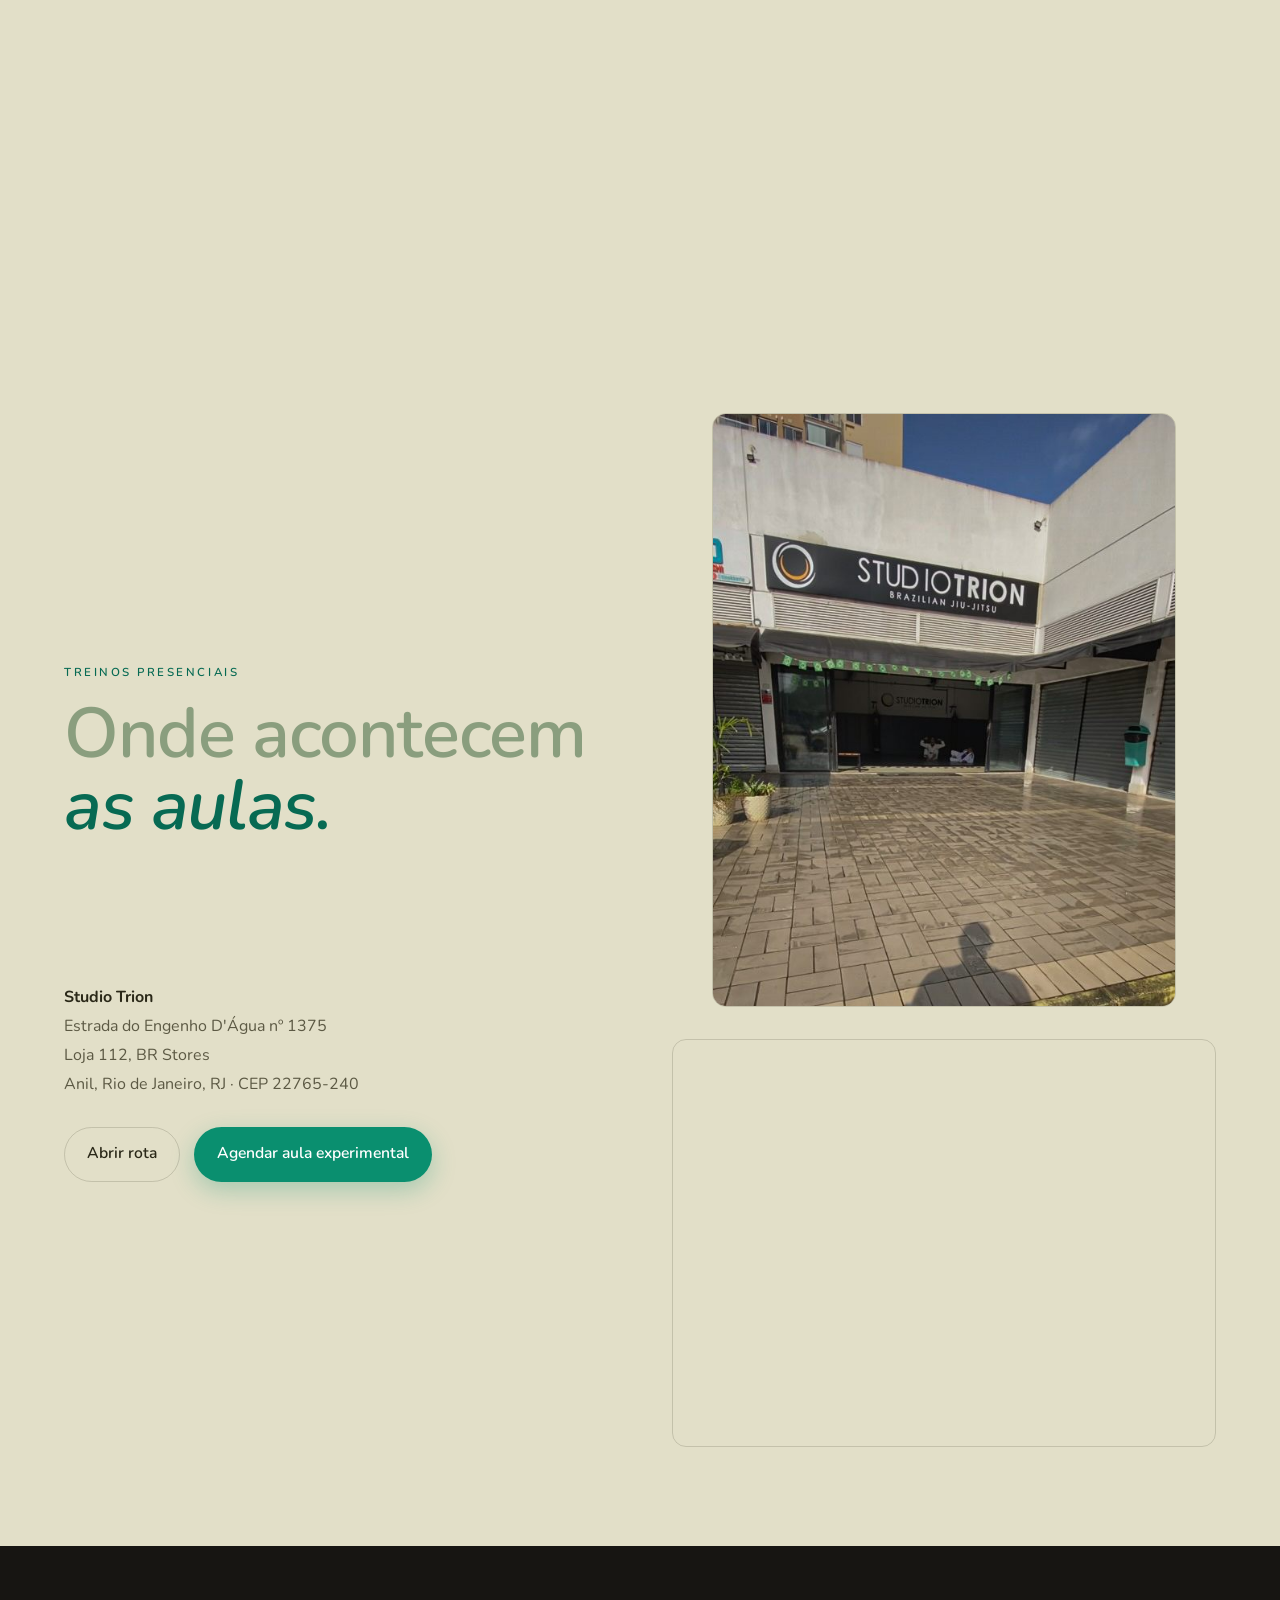
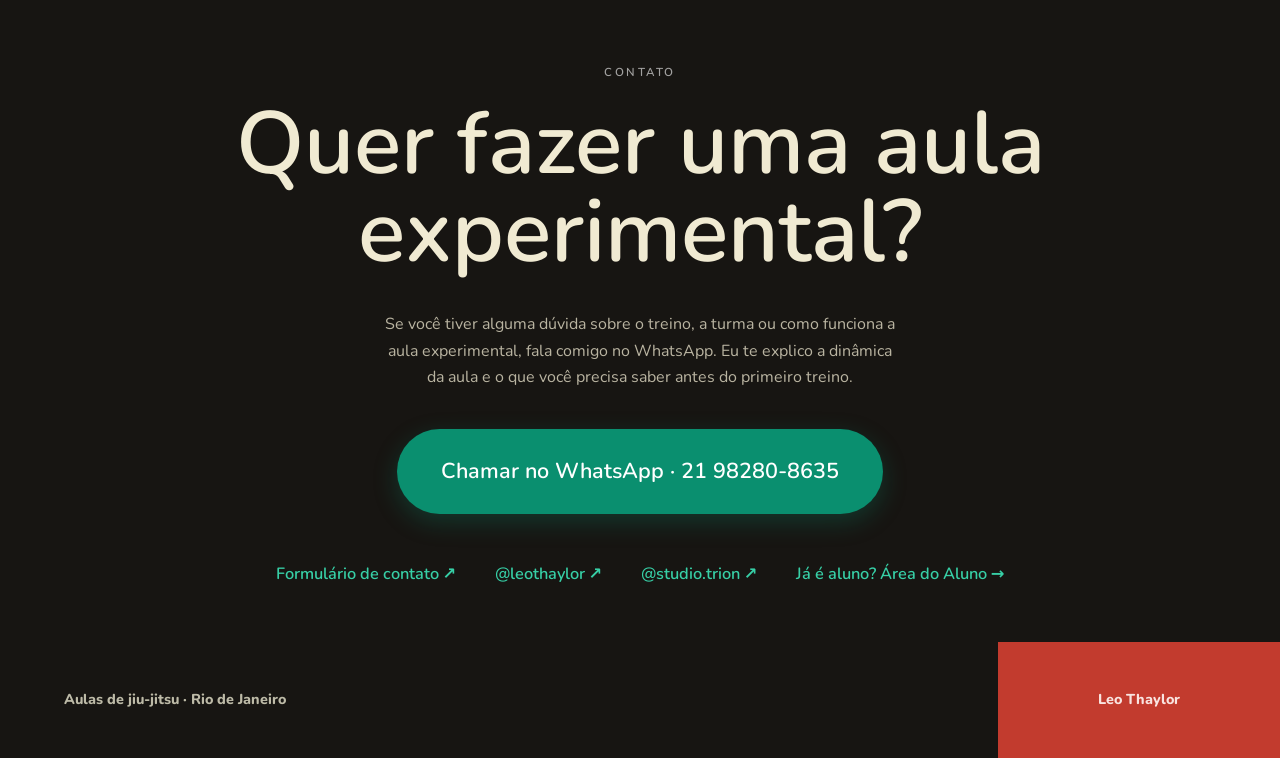
==== commit 2006ae3f: "Remove 'reais' dos relatos" ====
--- a/index.html
+++ b/index.html
@@ -170,7 +170,7 @@
           <header class="testimonials__head">
             <p class="marker marker--light" data-reveal>Relatos dos alunos</p>
             <h2 class="testimonials__title" data-reveal>Quem treina conta<br /><em>como é aprender na prática.</em></h2>
-            <p class="testimonials__lead" data-reveal>Este espaço reúne relatos reais de alunos sobre as aulas e o processo de aprendizagem.</p>
+            <p class="testimonials__lead" data-reveal>Este espaço reúne relatos de alunos sobre as aulas e o processo de aprendizagem.</p>
           </header>
 
           <div class="testimonials__grid" aria-label="Relatos dos alunos">
